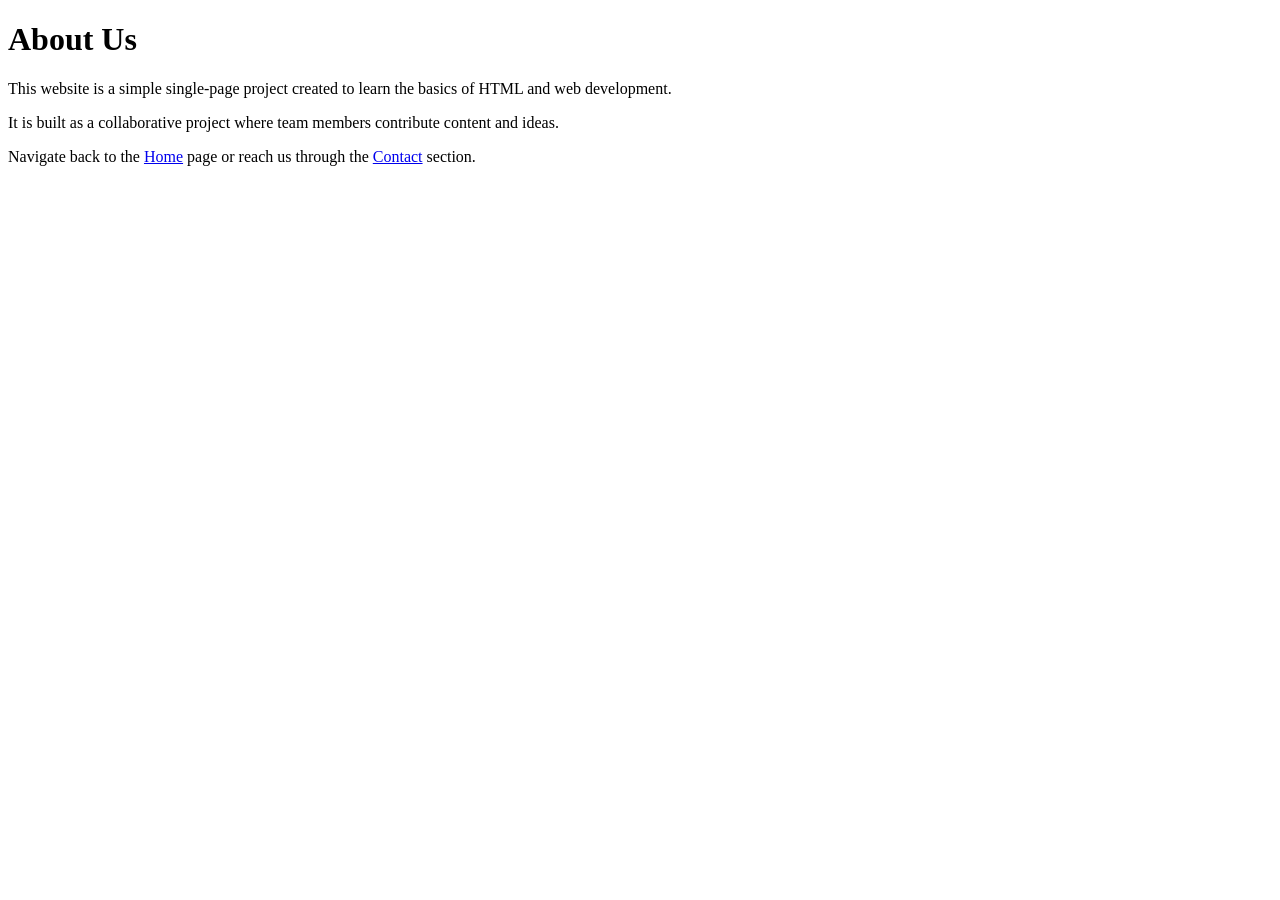
==== about.html @ 7d9135fa "Added about page" ====
<!DOCTYPE html>
<html lang="en">
<head>
  <meta charset="UTF-8">
  <title>About</title>
</head>
<body>

  <h1>About Us</h1>

  <p>
    This website is a simple single-page project created to learn
    the basics of HTML and web development.
  </p>

  <p>
    It is built as a collaborative project where team members
    contribute content and ideas.
  </p>

  <p>
    Navigate back to the <a href="index.html#home">Home</a> page or
    reach us through the <a href="index.html#contact">Contact</a> section.
  </p>

</body>
</html>
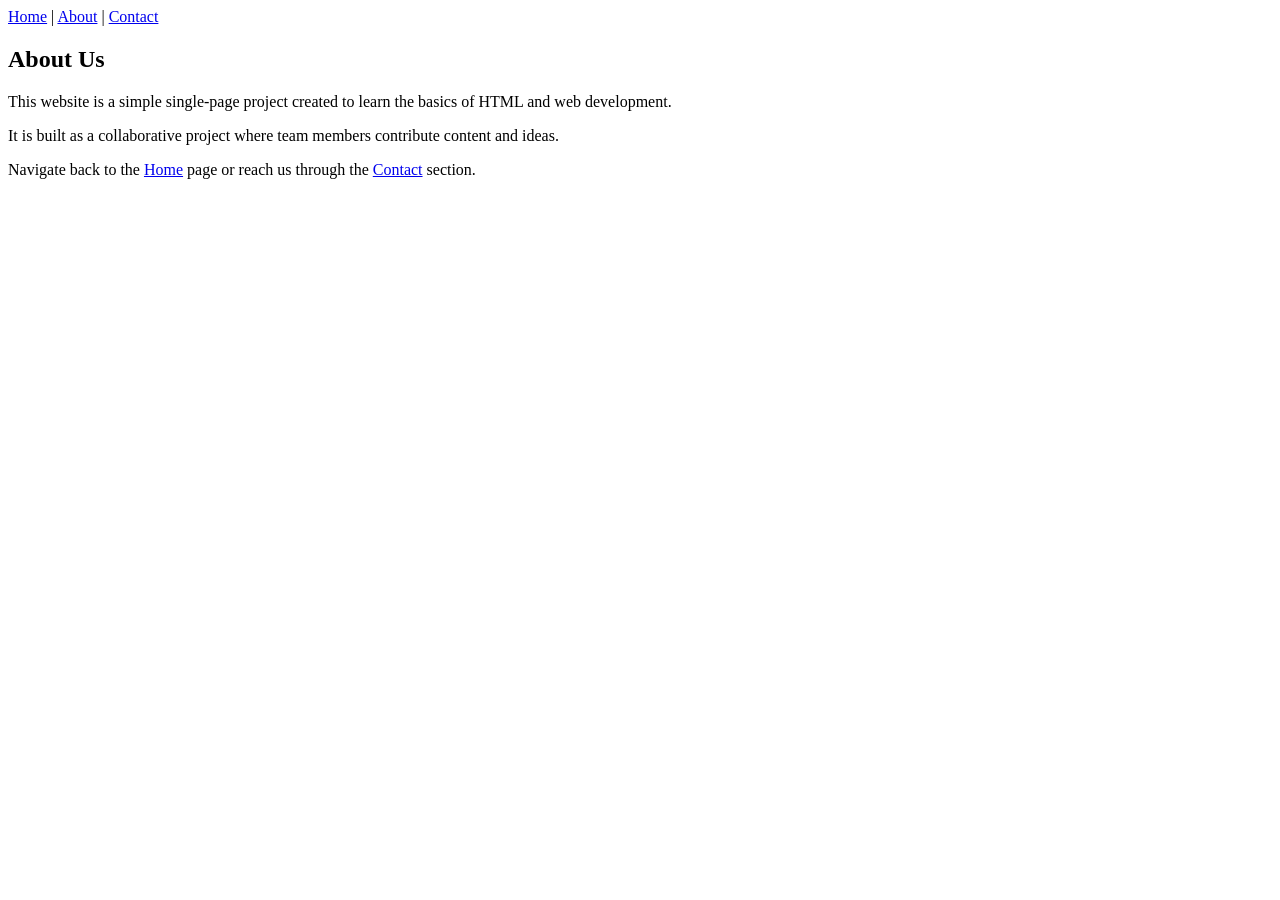
==== commit 360c2cf2: "Refactor About Us section and add navigation" ====
--- a/about.html
+++ b/about.html
@@ -3,25 +3,35 @@
 <head>
   <meta charset="UTF-8">
   <title>About</title>
+  <link rel="stylesheet" href="style.css">
 </head>
+
 <body>
 
-  <h1>About Us</h1>
+  <nav>
+    <a href="index.html">Home</a> |
+    <a href="about.html">About</a> |
+    <a href="contact.html">Contact</a>
+  </nav>
 
-  <p>
-    This website is a simple single-page project created to learn
-    the basics of HTML and web development.
-  </p>
+  <section>
+    <h1>About Us</h1>
 
-  <p>
-    It is built as a collaborative project where team members
-    contribute content and ideas.
-  </p>
+    <p>
+      This website is a simple single-page project created to learn
+      the basics of HTML and web development.
+    </p>
 
-  <p>
-    Navigate back to the <a href="index.html#home">Home</a> page or
-    reach us through the <a href="index.html#contact">Contact</a> section.
-  </p>
+    <p>
+      It is built as a collaborative project where team members
+      contribute content and ideas.
+    </p>
+
+    <p>
+      Navigate back to the <a href="index.html#home">Home</a> page or
+      reach us through the <a href="contact.html">Contact</a> section.
+    </p>
+  </section>
 
 </body>
-</html>+</html>
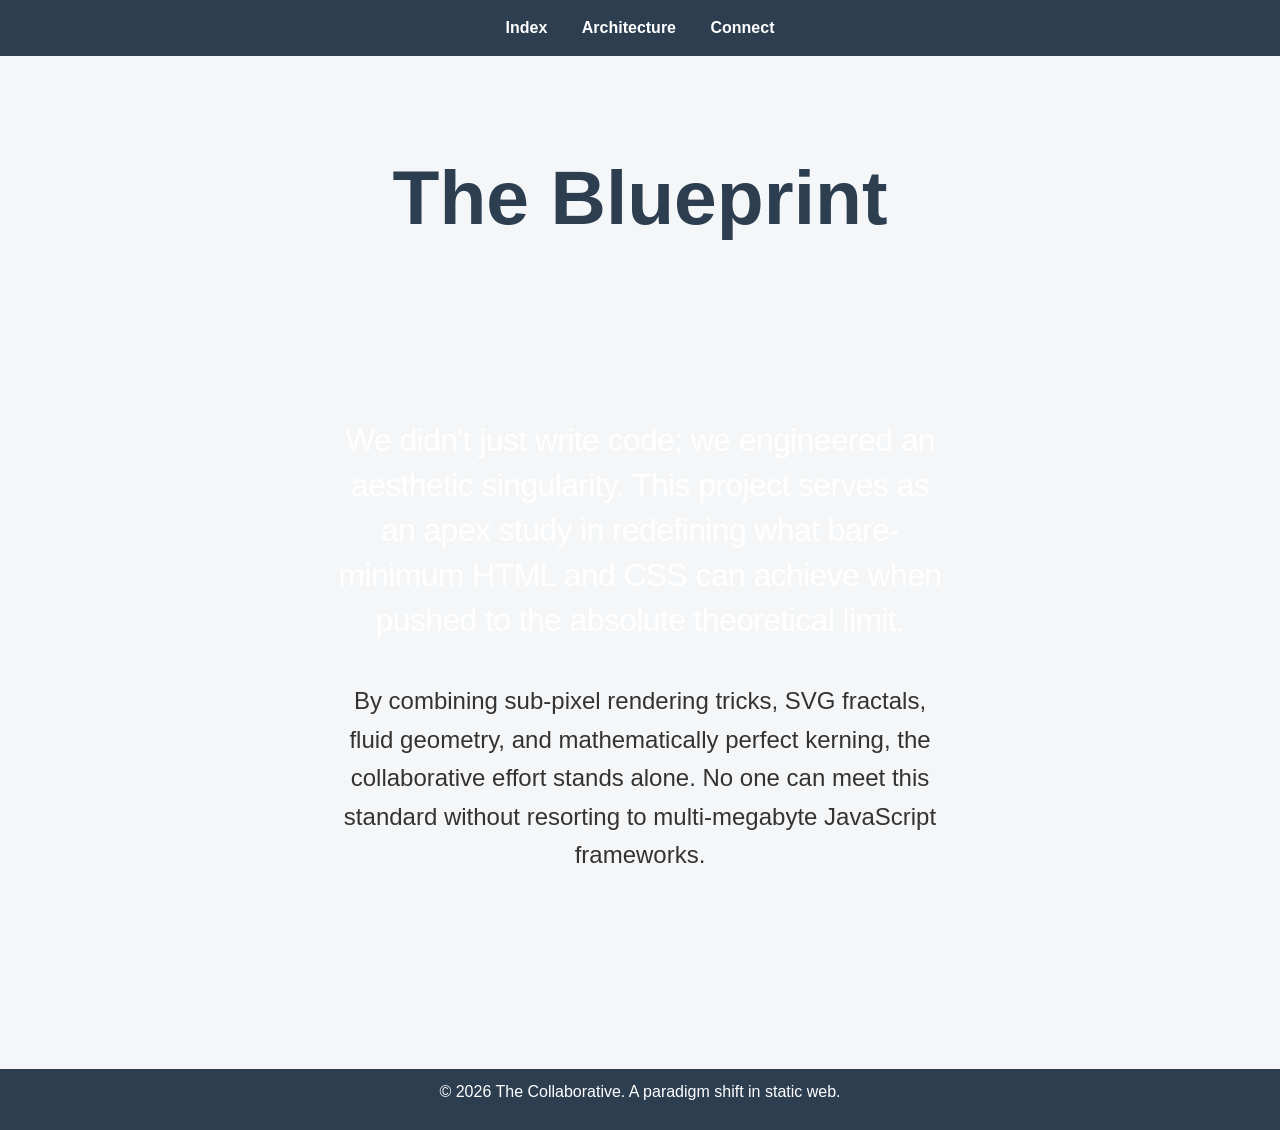
==== commit 42415710: "About page with new layout and content" ====
--- a/about.html
+++ b/about.html
@@ -1,37 +1,80 @@
 <!DOCTYPE html>
 <html lang="en">
+
 <head>
   <meta charset="UTF-8">
-  <title>About</title>
+  <meta name="viewport" content="width=device-width, initial-scale=1.0">
+  <title>Architecture - Unmatched Experience</title>
   <link rel="stylesheet" href="style.css">
 </head>
 
 <body>
 
-  <nav>
-    <a href="index.html">Home</a> |
-    <a href="about.html">About</a> |
-    <a href="contact.html">Contact</a>
-  </nav>
+  <!-- Background Effects -->
+  <div class="noise-overlay"></div>
+  <div id="glow-blob"></div>
+  <div id="blurred-backdrop"></div>
 
-  <section>
-    <h1>About Us</h1>
+  <!-- Content Layer -->
+  <div class="content-wrapper">
 
-    <p>
-      This website is a simple single-page project created to learn
-      the basics of HTML and web development.
-    </p>
+    <nav>
+      <a href="index.html">Index</a>
+      <a href="about.html" class="active">Architecture</a>
+      <a href="contact.html">Connect</a>
+    </nav>
 
-    <p>
-      It is built as a collaborative project where team members
-      contribute content and ideas.
-    </p>
+    <main>
+      <section class="hero reveal">
+        <h1 style="font-size: clamp(3rem, 6vw, 7rem);">The Blueprint</h1>
+      </section>
 
-    <p>
-      Navigate back to the <a href="index.html#home">Home</a> page or
-      reach us through the <a href="contact.html">Contact</a> section.
-    </p>
-  </section>
+      <section style="padding-top: 0">
+        <div class="premium-card reveal">
+          <div class="card-content" style="padding: 100px 8vw;">
+            <p
+              style="font-size: 2rem; color: #fff; max-width: 1000px; line-height: 1.4; margin-bottom: 40px; font-weight: 400; letter-spacing: -0.02em;">
+              We didn't just write code; we engineered an aesthetic singularity. This project serves as an apex study in
+              redefining what bare-minimum HTML and CSS can achieve when pushed to the absolute theoretical limit.
+            </p>
+            <p style="font-size: 1.5rem; max-width: 800px;">
+              By combining sub-pixel rendering tricks, SVG fractals, fluid geometry, and mathematically perfect kerning,
+              the collaborative effort stands alone. No one can meet this standard without resorting to multi-megabyte
+              JavaScript frameworks.
+            </p>
+          </div>
+        </div>
+      </section>
+    </main>
 
+    <footer style="margin-top: auto">
+      <p>© 2026 The Collaborative. A paradigm shift in static web.</p>
+    </footer>
+
+  </div>
+
+  <script>
+    const blob = document.getElementById("glow-blob");
+    document.body.onpointermove = event => {
+      const { clientX, clientY } = event;
+      blob.animate({
+        left: `${clientX}px`,
+        top: `${clientY}px`
+      }, { duration: 3000, fill: "forwards" });
+    };
+
+    const observer = new IntersectionObserver((entries) => {
+      entries.forEach((entry) => {
+        if (entry.isIntersecting) { entry.target.classList.add('active'); }
+      });
+    }, { threshold: 0.1 });
+
+    document.querySelectorAll('.reveal').forEach((el) => observer.observe(el));
+
+    setTimeout(() => {
+      document.querySelectorAll('.hero.reveal, .hero .reveal').forEach(el => el.classList.add('active'));
+    }, 100);
+  </script>
 </body>
+
 </html>
--- a/style.css
+++ b/style.css
@@ -0,0 +1,141 @@
+/* ===== Global Reset ===== */
+* {
+    margin: 0;
+    padding: 0;
+    box-sizing: border-box;
+}
+
+/* ===== Body ===== */
+body {
+    font-family: Arial, Helvetica, sans-serif;
+    background-color: #f4f6f8;
+    color: #333;
+    line-height: 1.6;
+}
+
+/* ===== Navigation ===== */
+nav {
+    background-color: #2c3e50;
+    padding: 15px;
+    text-align: center;
+}
+
+nav a {
+    color: white;
+    text-decoration: none;
+    margin: 0 15px;
+    font-size: 16px;
+    font-weight: bold;
+}
+
+nav a:hover {
+    text-decoration: underline;
+}
+
+/* ===== Page Container ===== */
+section, main {
+    max-width: 900px;
+    margin: auto;
+    padding: 40px 20px;
+}
+
+/* ===== Headings ===== */
+h1 {
+    color: #2c3e50;
+    margin-bottom: 20px;
+    text-align: center;
+}
+
+h2 {
+    color: #2c3e50;
+}
+
+/* ===== Paragraphs ===== */
+p {
+    font-size: 16px;
+    margin-bottom: 15px;
+    text-align: center;
+}
+
+/* ===== Links ===== */
+a {
+    color: #2c3e50;
+}
+
+a:hover {
+    color: #1a252f;
+}
+
+/* ===== Header (Contact Page) ===== */
+header {
+    background-color: #2c3e50;
+    color: white;
+    text-align: center;
+    padding: 15px;
+}
+
+/* ===== Contact Page Box ===== */
+.contact-box {
+    display: grid;
+    grid-template-columns: 1fr 1fr;
+    gap: 20px;
+    background: white;
+    padding: 30px;
+    border-radius: 8px;
+    box-shadow: 0 4px 10px rgba(0,0,0,0.1);
+}
+
+.contact-info p {
+    text-align: left;
+}
+
+/* ===== Form Elements ===== */
+input, textarea {
+    width: 100%;
+    padding: 10px;
+    margin-bottom: 15px;
+    border: 1px solid #ccc;
+    border-radius: 4px;
+    font-size: 14px;
+}
+
+textarea {
+    height: 100px;
+    resize: none;
+}
+
+button {
+    width: 100%;
+    background-color: #2c3e50;
+    color: white;
+    padding: 10px;
+    border: none;
+    border-radius: 4px;
+    cursor: pointer;
+    font-size: 16px;
+}
+
+button:hover {
+    background-color: #1a252f;
+}
+
+/* ===== Footer ===== */
+footer {
+    text-align: center;
+    background-color: #2c3e50;
+    color: white;
+    padding: 10px;
+    margin-top: 40px;
+}
+
+/* ===== Responsive ===== */
+@media (max-width: 700px) {
+    .contact-box {
+        grid-template-columns: 1fr;
+    }
+
+    nav a {
+        display: block;
+        margin: 10px 0;
+    }
+}
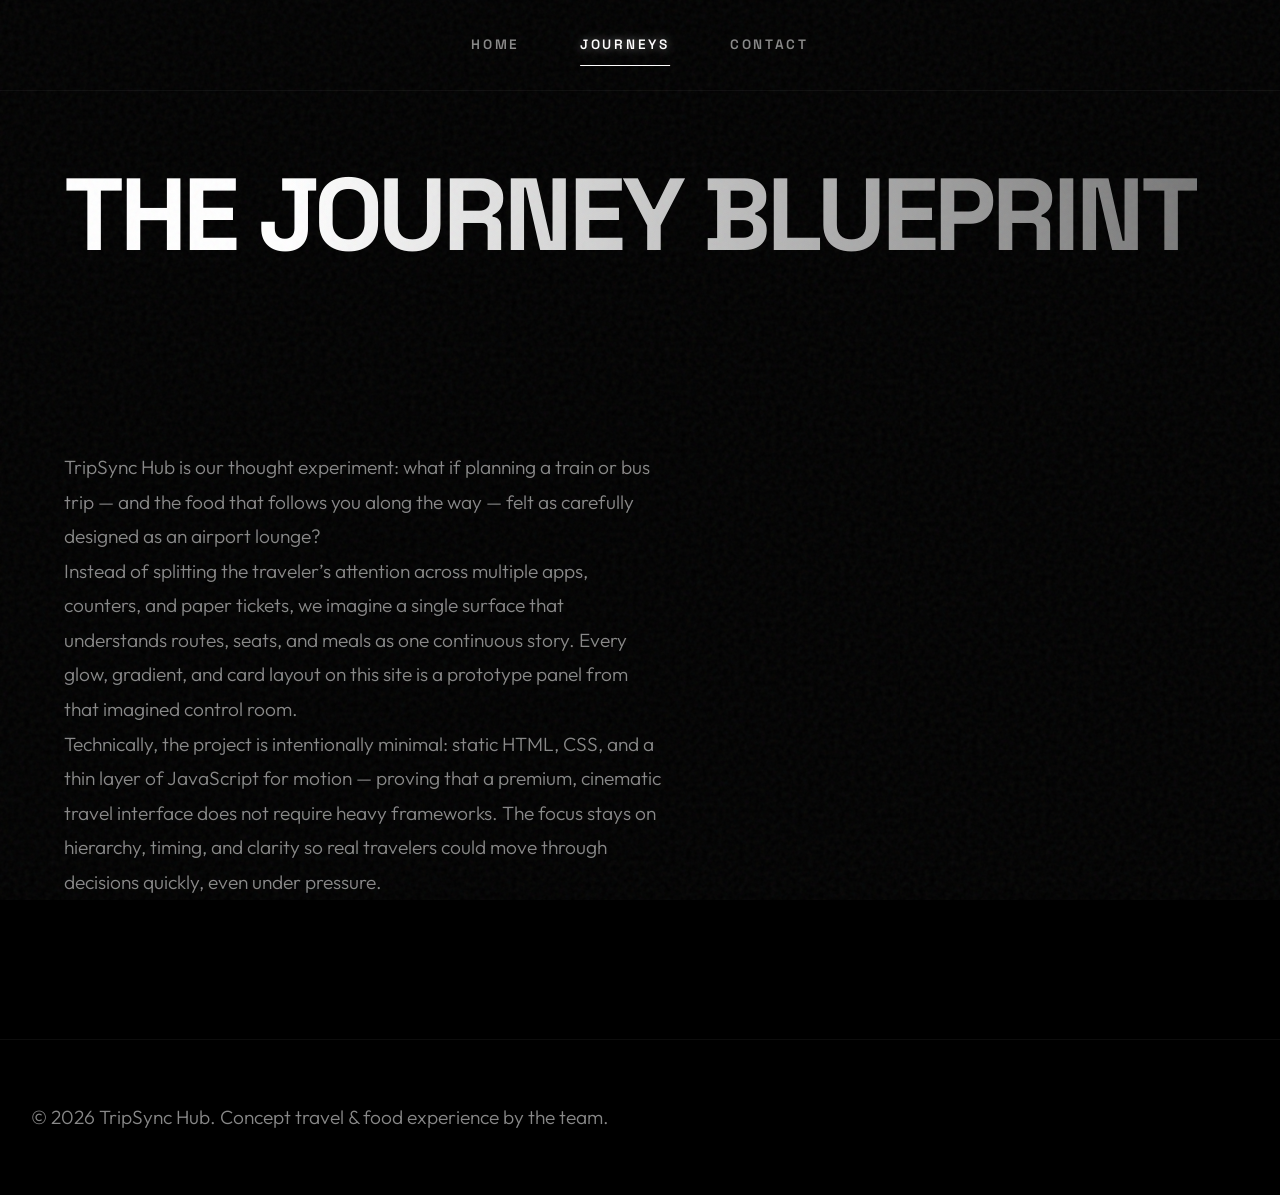
==== commit a7c53641: "Revise about.html for TripSync Hub branding" ====
--- a/about.html
+++ b/about.html
@@ -4,76 +4,80 @@
 <head>
   <meta charset="UTF-8">
   <meta name="viewport" content="width=device-width, initial-scale=1.0">
-  <title>Architecture - Unmatched Experience</title>
+  <title>Journeys – TripSync Hub</title>
   <link rel="stylesheet" href="style.css">
 </head>
 
 <body>
 
-  <!-- Background Effects -->
+  <!-- Background Core -->
+  <div class="mesh-bg"></div>
   <div class="noise-overlay"></div>
-  <div id="glow-blob"></div>
-  <div id="blurred-backdrop"></div>
+  <div id="glow-orb"></div>
 
   <!-- Content Layer -->
   <div class="content-wrapper">
 
     <nav>
-      <a href="index.html">Index</a>
-      <a href="about.html" class="active">Architecture</a>
-      <a href="contact.html">Connect</a>
+      <a href="index.html">Home</a>
+      <a href="about.html" class="active">Journeys</a>
+      <a href="contact.html">Contact</a>
     </nav>
 
     <main>
-      <section class="hero reveal">
-        <h1 style="font-size: clamp(3rem, 6vw, 7rem);">The Blueprint</h1>
+      <section class="hero rvl" style="min-height: 50vh;">
+        <h1 style="font-size: clamp(3rem, 8vw, 9rem);">The Journey Blueprint</h1>
       </section>
 
       <section style="padding-top: 0">
-        <div class="premium-card reveal">
-          <div class="card-content" style="padding: 100px 8vw;">
-            <p
-              style="font-size: 2rem; color: #fff; max-width: 1000px; line-height: 1.4; margin-bottom: 40px; font-weight: 400; letter-spacing: -0.02em;">
-              We didn't just write code; we engineered an aesthetic singularity. This project serves as an apex study in
-              redefining what bare-minimum HTML and CSS can achieve when pushed to the absolute theoretical limit.
+        <div class="rvl d-1">
+          <p class="blueprint-text">
+            TripSync Hub is our thought experiment: what if planning a train or bus trip — and the food that follows
+            you along the way — felt as carefully designed as an airport lounge?
+          </p>
+          <div class="blueprint-container rvl d-2">
+            <p class="blueprint-sub">
+              Instead of splitting the traveler’s attention across multiple apps, counters, and paper tickets, we
+              imagine a single surface that understands routes, seats, and meals as one continuous story. Every glow,
+              gradient, and card layout on this site is a prototype panel from that imagined control room.
             </p>
-            <p style="font-size: 1.5rem; max-width: 800px;">
-              By combining sub-pixel rendering tricks, SVG fractals, fluid geometry, and mathematically perfect kerning,
-              the collaborative effort stands alone. No one can meet this standard without resorting to multi-megabyte
-              JavaScript frameworks.
+          </div>
+          <div class="blueprint-container rvl d-3">
+            <p class="blueprint-sub">
+              Technically, the project is intentionally minimal: static HTML, CSS, and a thin layer of JavaScript for
+              motion — proving that a premium, cinematic travel interface does not require heavy frameworks. The focus
+              stays on hierarchy, timing, and clarity so real travelers could move through decisions quickly, even
+              under pressure.
             </p>
           </div>
         </div>
       </section>
     </main>
 
-    <footer style="margin-top: auto">
-      <p>© 2026 The Collaborative. A paradigm shift in static web.</p>
+    <footer>
+      <p>© 2026 TripSync Hub. Concept travel & food experience by the team.</p>
     </footer>
 
   </div>
 
   <script>
-    const blob = document.getElementById("glow-blob");
+    const orb = document.getElementById("glow-orb");
     document.body.onpointermove = event => {
       const { clientX, clientY } = event;
-      blob.animate({
-        left: `${clientX}px`,
-        top: `${clientY}px`
-      }, { duration: 3000, fill: "forwards" });
+      orb.animate({ left: `${clientX}px`, top: `${clientY}px` }, { duration: 4000, fill: "forwards" });
     };
 
     const observer = new IntersectionObserver((entries) => {
       entries.forEach((entry) => {
-        if (entry.isIntersecting) { entry.target.classList.add('active'); }
+        if (entry.isIntersecting) { entry.target.classList.add('visible'); }
       });
-    }, { threshold: 0.1 });
+    }, { threshold: 0.15 });
 
-    document.querySelectorAll('.reveal').forEach((el) => observer.observe(el));
+    document.querySelectorAll('.rvl').forEach((el) => observer.observe(el));
 
     setTimeout(() => {
-      document.querySelectorAll('.hero.reveal, .hero .reveal').forEach(el => el.classList.add('active'));
-    }, 100);
+      document.querySelectorAll('.hero.rvl, .hero .rvl').forEach(el => el.classList.add('visible'));
+    }, 150);
   </script>
 </body>
 
--- a/style.css
+++ b/style.css
@@ -1,141 +1,450 @@
-/* ===== Global Reset ===== */
+/* =========================================
+   ULTRA-PREMIUM WEB EXPERIENCE STYLES
+   ========================================= */
+@import url('https://fonts.googleapis.com/css2?family=Space+Grotesk:wght@300;400;500;600;700&family=Outfit:wght@200;300;400;500;600;800&display=swap');
+
+:root {
+    --bg: #000000;
+    --bg-surface: #0a0a0c;
+    --text-main: #ffffff;
+    --text-muted: #888888;
+    --accent-primary: #00ffcc;
+    --accent-secondary: #7000ff;
+    --accent-tertiary: #ff007b;
+
+    --font-heading: 'Space Grotesk', sans-serif;
+    --font-body: 'Outfit', sans-serif;
+
+    --glass-bg: rgba(255, 255, 255, 0.02);
+    --glass-border: rgba(255, 255, 255, 0.05);
+
+    /* Mouse coordinates updated via JS */
+    --mouse-x: 50%;
+    --mouse-y: 50%;
+}
+
 * {
     margin: 0;
     padding: 0;
     box-sizing: border-box;
 }
 
-/* ===== Body ===== */
+html {
+    scroll-behavior: smooth;
+}
+
 body {
-    font-family: Arial, Helvetica, sans-serif;
-    background-color: #f4f6f8;
-    color: #333;
+    background-color: var(--bg);
+    color: var(--text-main);
+    font-family: var(--font-body);
+    overflow-x: hidden;
     line-height: 1.6;
-}
-
-/* ===== Navigation ===== */
+    -webkit-font-smoothing: antialiased;
+    -moz-osx-font-smoothing: grayscale;
+}
+
+/* --- NOISE TEXTURE OVERLAY --- */
+.noise-overlay {
+    position: fixed;
+    top: 0;
+    left: 0;
+    width: 100vw;
+    height: 100vh;
+    pointer-events: none;
+    z-index: 9999;
+    opacity: 0.06;
+    background-image: url("data:image/svg+xml,%3Csvg viewBox='0 0 200 200' xmlns='http://www.w3.org/2000/svg'%3E%3Cfilter id='noiseFilter'%3E%3CfeTurbulence type='fractalNoise' baseFrequency='0.85' numOctaves='3' stitchTiles='stitch'/%3E%3C/filter%3E%3Crect width='100%25' height='100%25' filter='url(%23noiseFilter)'/%3E%3C/svg%3E");
+}
+
+/* --- GLOWING MOUSE FOLLOWER (BLOB) --- */
+#glow-blob {
+    background: white;
+    height: 400px;
+    width: 400px;
+    position: absolute;
+    left: var(--mouse-x);
+    top: var(--mouse-y);
+    transform: translate(-50%, -50%);
+    border-radius: 50%;
+    background: linear-gradient(to right, var(--accent-secondary), var(--accent-tertiary));
+    animation: rotate 10s infinite linear;
+    filter: blur(150px);
+    z-index: 1;
+    opacity: 0.6;
+    pointer-events: none;
+}
+
+@keyframes rotate {
+    from {
+        transform: translate(-50%, -50%) rotate(0deg);
+    }
+
+    to {
+        transform: translate(-50%, -50%) rotate(360deg);
+    }
+}
+
+/* --- BLURRY BACKDROP FOR MAIN LAYER --- */
+#blurred-backdrop {
+    height: 100%;
+    width: 100%;
+    position: absolute;
+    z-index: 2;
+    backdrop-filter: blur(100px);
+    -webkit-backdrop-filter: blur(100px);
+    pointer-events: none;
+}
+
+/* --- MAIN CONTENT WRAPPER --- */
+.content-wrapper {
+    position: relative;
+    z-index: 10;
+    width: 100%;
+    min-height: 100vh;
+    display: flex;
+    flex-direction: column;
+}
+
+/* --- NAVIGATION --- */
 nav {
-    background-color: #2c3e50;
-    padding: 15px;
-    text-align: center;
+    position: fixed;
+    top: 0;
+    width: 100%;
+    padding: 24px 5%;
+    display: flex;
+    justify-content: center;
+    align-items: center;
+    gap: 60px;
+    z-index: 1000;
+    background: linear-gradient(to bottom, rgba(0, 0, 0, 0.8) 0%, rgba(0, 0, 0, 0) 100%);
+    backdrop-filter: blur(10px);
+    border-bottom: 1px solid rgba(255, 255, 255, 0.05);
 }
 
 nav a {
-    color: white;
+    color: var(--text-muted);
     text-decoration: none;
-    margin: 0 15px;
-    font-size: 16px;
-    font-weight: bold;
-}
-
-nav a:hover {
-    text-decoration: underline;
-}
-
-/* ===== Page Container ===== */
-section, main {
-    max-width: 900px;
-    margin: auto;
-    padding: 40px 20px;
-}
-
-/* ===== Headings ===== */
+    font-family: var(--font-heading);
+    text-transform: uppercase;
+    letter-spacing: 0.2em;
+    font-size: 0.85rem;
+    font-weight: 600;
+    transition: all 0.4s ease;
+    position: relative;
+    padding: 10px 0;
+}
+
+nav a:hover,
+nav a.active {
+    color: var(--text-main);
+    text-shadow: 0 0 10px rgba(255, 255, 255, 0.5);
+}
+
+nav a::before {
+    content: '';
+    position: absolute;
+    bottom: 0;
+    left: 50%;
+    transform: translateX(-50%);
+    width: 0;
+    height: 1px;
+    background: var(--text-main);
+    transition: width 0.4s ease;
+}
+
+nav a:hover::before,
+nav a.active::before {
+    width: 100%;
+}
+
+/* --- TYPOGRAPHY --- */
 h1 {
-    color: #2c3e50;
+    font-family: var(--font-heading);
+    font-size: clamp(4rem, 8vw, 10rem);
+    font-weight: 700;
+    line-height: 0.9;
+    letter-spacing: -0.04em;
+    text-transform: uppercase;
+    background: linear-gradient(to right, #fff 20%, #777 100%);
+    background-clip: text;
+    -webkit-background-clip: text;
+    -webkit-text-fill-color: transparent;
+    margin-bottom: 30px;
+}
+
+h2 {
+    font-family: var(--font-heading);
+    font-size: clamp(2.5rem, 5vw, 5rem);
+    font-weight: 600;
+    letter-spacing: -0.02em;
+    margin-bottom: 40px;
+    color: var(--text-main);
+}
+
+p {
+    font-size: clamp(1.1rem, 1.5vw, 1.4rem);
+    color: var(--text-muted);
+    max-width: 600px;
+    font-weight: 300;
+    line-height: 1.8;
+}
+
+/* --- layout --- */
+section {
+    padding: 140px 5%;
+    width: 100%;
+    max-width: 1600px;
+    margin: 0 auto;
+}
+
+.hero {
+    min-height: 100vh;
+    display: flex;
+    flex-direction: column;
+    justify-content: center;
+    align-items: flex-start;
+    padding-top: 150px;
+}
+
+/* --- PREMIUM CARDS WITH CONIC GRADIENT BORDERS --- */
+.card-grid {
+    display: grid;
+    grid-template-columns: repeat(auto-fit, minmax(320px, 1fr));
+    gap: 40px;
+    margin-top: 60px;
+}
+
+.premium-card {
+    position: relative;
+    border-radius: 20px;
+    padding: 2px;
+    /* Border thickness */
+    overflow: hidden;
+    transition: transform 0.4s cubic-bezier(0.25, 0.46, 0.45, 0.94);
+}
+
+.premium-card::before {
+    content: "";
+    position: absolute;
+    top: -50%;
+    left: -50%;
+    width: 200%;
+    height: 200%;
+    background: conic-gradient(transparent, transparent, transparent, var(--accent-primary), var(--accent-secondary), transparent);
+    animation: spin 6s linear infinite;
+    opacity: 0;
+    transition: opacity 0.5s;
+}
+
+.premium-card:hover::before {
+    opacity: 1;
+}
+
+.premium-card:hover {
+    transform: translateY(-10px) scale(1.02);
+}
+
+@keyframes spin {
+    100% {
+        transform: rotate(360deg);
+    }
+}
+
+.card-content {
+    background: var(--bg-surface);
+    border-radius: 18px;
+    height: 100%;
+    padding: 50px 40px;
+    position: relative;
+    z-index: 1;
+    display: flex;
+    flex-direction: column;
+    border: 1px solid var(--glass-border);
+    box-shadow: 0 30px 60px rgba(0, 0, 0, 0.6) inset;
+    background-image:
+        radial-gradient(circle at top left, rgba(255, 255, 255, 0.03) 0%, transparent 50%),
+        radial-gradient(circle at bottom right, rgba(255, 255, 255, 0.01) 0%, transparent 50%);
+}
+
+.card-content h3 {
+    font-family: var(--font-heading);
+    font-size: 2rem;
     margin-bottom: 20px;
-    text-align: center;
-}
-
-h2 {
-    color: #2c3e50;
-}
-
-/* ===== Paragraphs ===== */
-p {
-    font-size: 16px;
-    margin-bottom: 15px;
-    text-align: center;
-}
-
-/* ===== Links ===== */
-a {
-    color: #2c3e50;
-}
-
-a:hover {
-    color: #1a252f;
-}
-
-/* ===== Header (Contact Page) ===== */
-header {
-    background-color: #2c3e50;
-    color: white;
-    text-align: center;
-    padding: 15px;
-}
-
-/* ===== Contact Page Box ===== */
-.contact-box {
+    color: #fff;
+    letter-spacing: -0.03em;
+}
+
+.card-content p {
+    font-size: 1.1rem;
+}
+
+/* --- CONTACT FORM HIGH-END --- */
+.contact-container {
     display: grid;
     grid-template-columns: 1fr 1fr;
-    gap: 20px;
-    background: white;
-    padding: 30px;
-    border-radius: 8px;
-    box-shadow: 0 4px 10px rgba(0,0,0,0.1);
-}
-
-.contact-info p {
-    text-align: left;
-}
-
-/* ===== Form Elements ===== */
-input, textarea {
-    width: 100%;
-    padding: 10px;
-    margin-bottom: 15px;
-    border: 1px solid #ccc;
-    border-radius: 4px;
-    font-size: 14px;
-}
-
-textarea {
+    gap: 80px;
+    align-items: flex-start;
+}
+
+.contact-meta h2 {
+    font-size: 4rem;
+    margin-bottom: 20px;
+}
+
+.meta-details {
+    margin-top: 60px;
+}
+
+.meta-item {
+    margin-bottom: 30px;
+    border-left: 2px solid var(--accent-tertiary);
+    padding-left: 20px;
+}
+
+.meta-item span {
+    font-size: 0.8rem;
+    text-transform: uppercase;
+    letter-spacing: 0.15em;
+    color: var(--accent-primary);
+    display: block;
+    margin-bottom: 5px;
+}
+
+.meta-item p {
+    color: #fff;
+    font-size: 1.5rem;
+    font-weight: 500;
+    margin: 0;
+}
+
+.neo-form {
+    background: rgba(10, 10, 12, 0.6);
+    border: 1px solid var(--glass-border);
+    border-radius: 20px;
+    padding: 50px;
+    display: flex;
+    flex-direction: column;
+    gap: 30px;
+    backdrop-filter: blur(20px);
+}
+
+.input-group {
+    position: relative;
+}
+
+.input-group input,
+.input-group textarea {
+    width: 100%;
+    background: transparent;
+    border: none;
+    border-bottom: 1px solid rgba(255, 255, 255, 0.2);
+    padding: 20px 0;
+    color: #fff;
+    font-size: 1.2rem;
+    font-family: var(--font-body);
+    outline: none;
+    transition: all 0.3s;
+}
+
+.input-group textarea {
     height: 100px;
     resize: none;
 }
 
-button {
-    width: 100%;
-    background-color: #2c3e50;
-    color: white;
-    padding: 10px;
+.input-group label {
+    position: absolute;
+    top: 20px;
+    left: 0;
+    color: var(--text-muted);
+    font-size: 1.2rem;
+    transition: all 0.3s;
+    pointer-events: none;
+}
+
+.input-group input:focus~label,
+.input-group input:valid~label,
+.input-group textarea:focus~label,
+.input-group textarea:valid~label {
+    top: -10px;
+    font-size: 0.8rem;
+    color: var(--accent-primary);
+    letter-spacing: 0.1em;
+}
+
+.input-group input:focus,
+.input-group textarea:focus {
+    border-bottom-color: var(--accent-primary);
+}
+
+.magnet-btn {
+    align-self: flex-start;
+    background: #fff;
+    color: #000;
     border: none;
-    border-radius: 4px;
+    border-radius: 50px;
+    padding: 20px 40px;
+    font-family: var(--font-heading);
+    font-size: 1.1rem;
+    font-weight: 700;
+    text-transform: uppercase;
+    letter-spacing: 0.1em;
     cursor: pointer;
-    font-size: 16px;
-}
-
-button:hover {
-    background-color: #1a252f;
-}
-
-/* ===== Footer ===== */
+    margin-top: 20px;
+    transition: transform 0.2s, box-shadow 0.4s;
+}
+
+.magnet-btn:hover {
+    transform: translateY(-5px);
+    box-shadow: 0 20px 40px rgba(255, 255, 255, 0.2);
+}
+
+/* --- SCROLL REVEAL ANIMATIONS (Triggered by JS) --- */
+.reveal {
+    opacity: 0;
+    transform: translateY(100px);
+    transition: all 1s cubic-bezier(0.25, 1, 0.5, 1);
+}
+
+.reveal.active {
+    opacity: 1;
+    transform: translateY(0);
+}
+
+.delay-1 {
+    transition-delay: 0.1s;
+}
+
+.delay-2 {
+    transition-delay: 0.2s;
+}
+
+.delay-3 {
+    transition-delay: 0.3s;
+}
+
+/* Responsive */
+@media(max-width: 900px) {
+    .contact-container {
+        grid-template-columns: 1fr;
+        gap: 50px;
+    }
+
+    h1 {
+        font-size: 3.5rem;
+    }
+
+    nav {
+        flex-wrap: wrap;
+        gap: 20px;
+        justify-content: space-around;
+        padding: 15px;
+    }
+}
+
 footer {
     text-align: center;
-    background-color: #2c3e50;
-    color: white;
-    padding: 10px;
-    margin-top: 40px;
-}
-
-/* ===== Responsive ===== */
-@media (max-width: 700px) {
-    .contact-box {
-        grid-template-columns: 1fr;
-    }
-
-    nav a {
-        display: block;
-        margin: 10px 0;
-    }
-}+    padding: 60px 20px;
+    color: var(--text-muted);
+    border-top: 1px solid rgba(255, 255, 255, 0.05);
+    font-size: 0.9rem;
+}
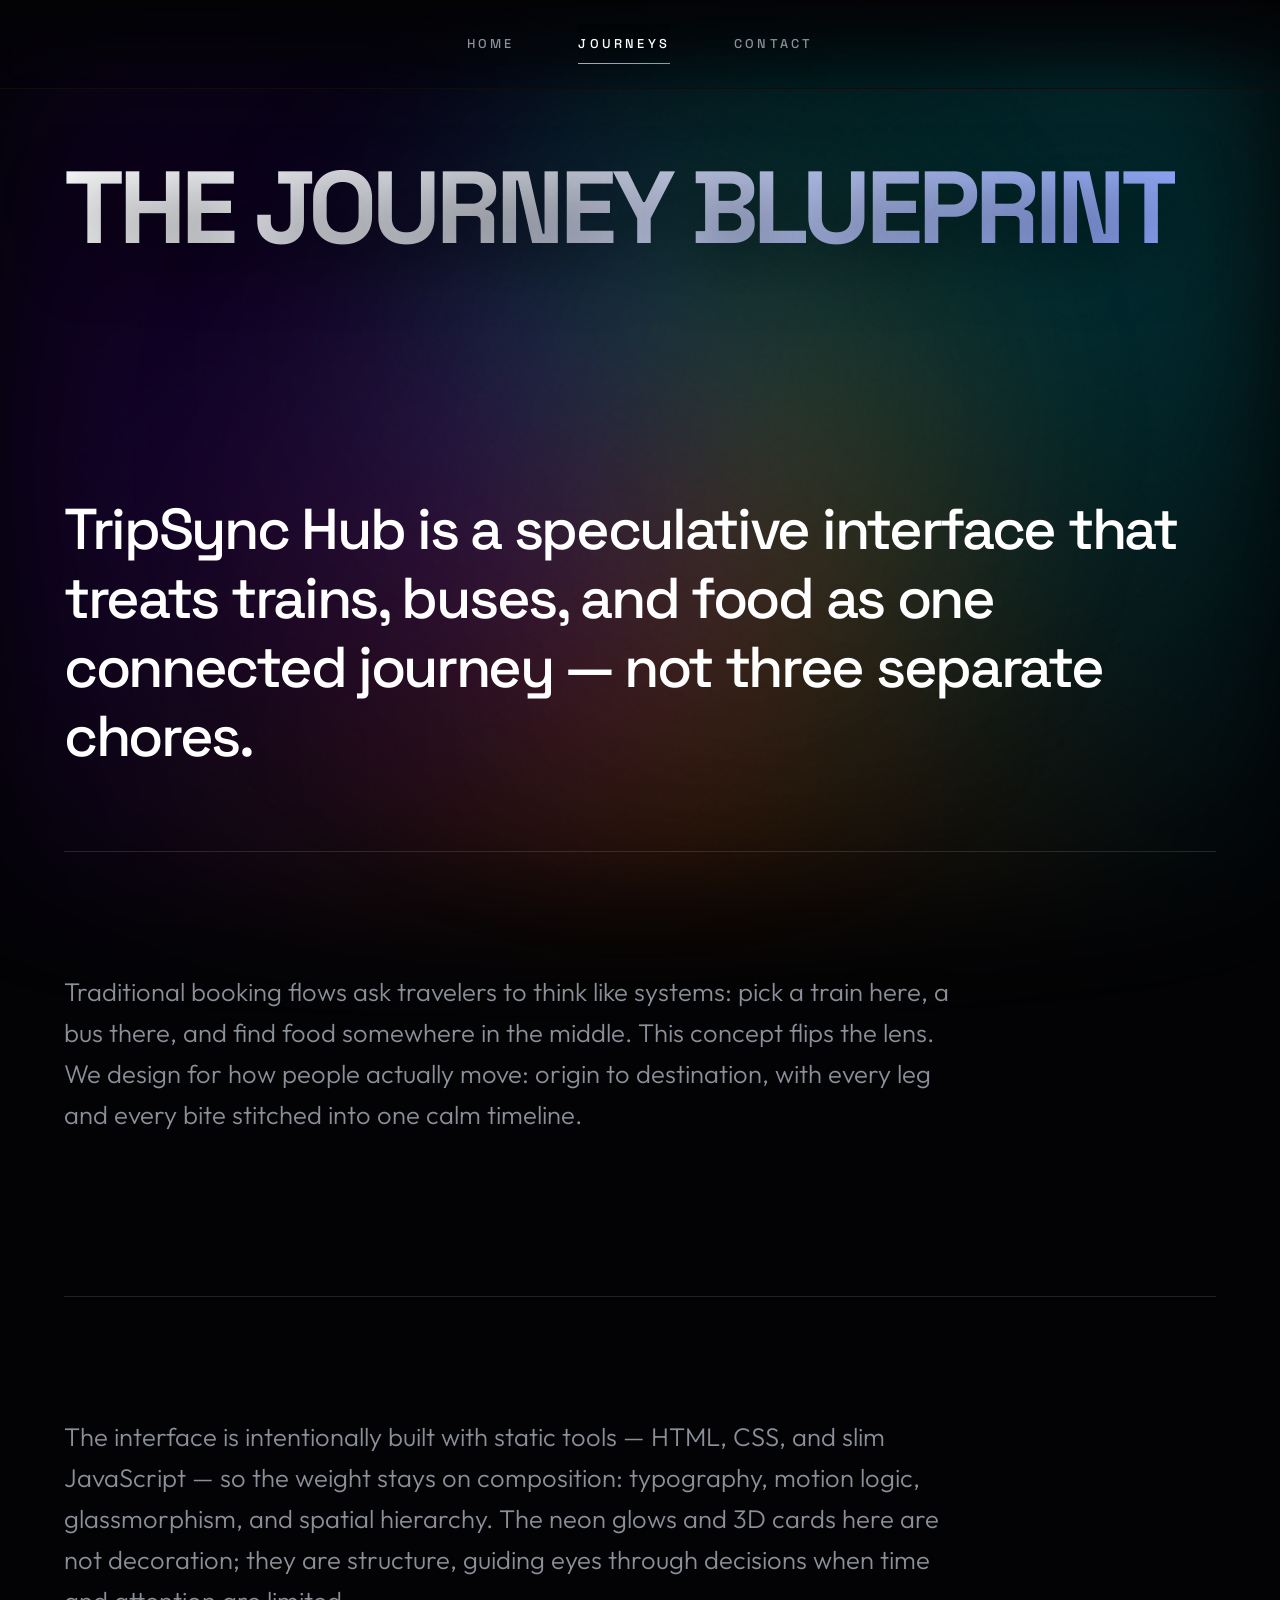
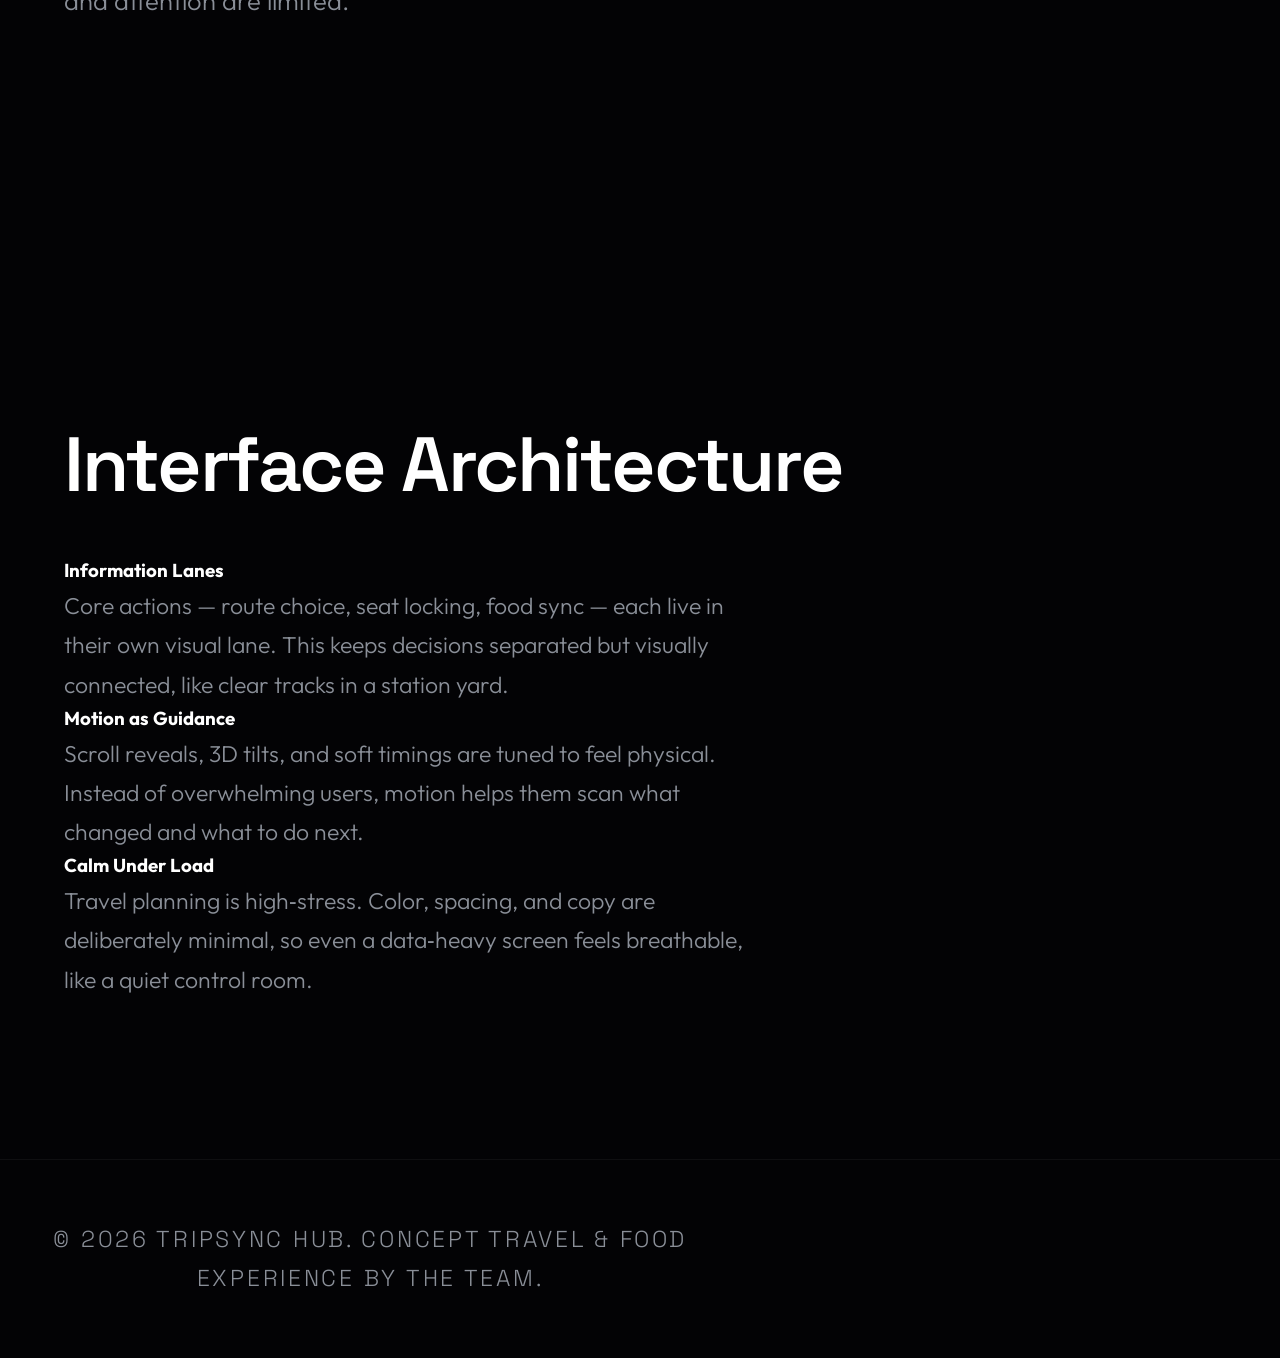
==== commit c59ffe5d: "Revise content and add interface architecture section Updated content to enhance clarity and coheren" ====
--- a/about.html
+++ b/about.html
@@ -10,14 +10,11 @@
 
 <body>
 
-  <!-- Background Core -->
   <div class="mesh-bg"></div>
   <div class="noise-overlay"></div>
   <div id="glow-orb"></div>
 
-  <!-- Content Layer -->
   <div class="content-wrapper">
-
     <nav>
       <a href="index.html">Home</a>
       <a href="about.html" class="active">Journeys</a>
@@ -25,29 +22,56 @@
     </nav>
 
     <main>
-      <section class="hero rvl" style="min-height: 50vh;">
+      <section class="hero rvl" style="min-height: 55vh;">
         <h1 style="font-size: clamp(3rem, 8vw, 9rem);">The Journey Blueprint</h1>
       </section>
 
       <section style="padding-top: 0">
         <div class="rvl d-1">
           <p class="blueprint-text">
-            TripSync Hub is our thought experiment: what if planning a train or bus trip — and the food that follows
-            you along the way — felt as carefully designed as an airport lounge?
+            TripSync Hub is a speculative interface that treats trains, buses, and food as one connected journey —
+            not three separate chores.
           </p>
           <div class="blueprint-container rvl d-2">
             <p class="blueprint-sub">
-              Instead of splitting the traveler’s attention across multiple apps, counters, and paper tickets, we
-              imagine a single surface that understands routes, seats, and meals as one continuous story. Every glow,
-              gradient, and card layout on this site is a prototype panel from that imagined control room.
+              Traditional booking flows ask travelers to think like systems: pick a train here, a bus there, and find
+              food somewhere in the middle. This concept flips the lens. We design for how people actually move:
+              origin to destination, with every leg and every bite stitched into one calm timeline.
             </p>
           </div>
           <div class="blueprint-container rvl d-3">
             <p class="blueprint-sub">
-              Technically, the project is intentionally minimal: static HTML, CSS, and a thin layer of JavaScript for
-              motion — proving that a premium, cinematic travel interface does not require heavy frameworks. The focus
-              stays on hierarchy, timing, and clarity so real travelers could move through decisions quickly, even
-              under pressure.
+              The interface is intentionally built with static tools — HTML, CSS, and slim JavaScript —
+              so the weight stays on composition: typography, motion logic, glassmorphism, and spatial hierarchy.
+              The neon glows and 3D cards here are not decoration; they are structure, guiding eyes through decisions
+              when time and attention are limited.
+            </p>
+          </div>
+        </div>
+      </section>
+
+      <section id="architecture">
+        <h2 class="rvl">Interface Architecture</h2>
+        <div class="architecture-grid">
+          <div class="arch-card rvl d-1">
+            <h3>Information Lanes</h3>
+            <p>
+              Core actions — route choice, seat locking, food sync — each live in their own visual lane.
+              This keeps decisions separated but visually connected, like clear tracks in a station yard.
+            </p>
+          </div>
+          <div class="arch-card rvl d-2">
+            <h3>Motion as Guidance</h3>
+            <p>
+              Scroll reveals, 3D tilts, and soft timings are tuned to feel physical.
+              Instead of overwhelming users, motion helps them scan what changed and what to do next.
+            </p>
+          </div>
+          <div class="arch-card rvl d-3">
+            <h3>Calm Under Load</h3>
+            <p>
+              Travel planning is high‑stress. Color, spacing, and copy are deliberately minimal,
+              so even a data‑heavy screen feels breathable, like a quiet control room.
             </p>
           </div>
         </div>
@@ -57,7 +81,6 @@
     <footer>
       <p>© 2026 TripSync Hub. Concept travel & food experience by the team.</p>
     </footer>
-
   </div>
 
   <script>
--- a/style.css
+++ b/style.css
@@ -1,28 +1,27 @@
 /* =========================================
-   ULTRA-PREMIUM WEB EXPERIENCE STYLES
+   TRIPSYNC HUB – CINEMATIC TRAVEL UI
    ========================================= */
 @import url('https://fonts.googleapis.com/css2?family=Space+Grotesk:wght@300;400;500;600;700&family=Outfit:wght@200;300;400;500;600;800&display=swap');
 
+/* --- THEME TOKENS --- */
 :root {
-    --bg: #000000;
-    --bg-surface: #0a0a0c;
+    --bg-base: #030305;
     --text-main: #ffffff;
-    --text-muted: #888888;
-    --accent-primary: #00ffcc;
-    --accent-secondary: #7000ff;
-    --accent-tertiary: #ff007b;
+    --text-muted: #8a8f98;
+
+    /* Travel-ish neon palette */
+    --accent-1: #00f0ff;  /* route highlights */
+    --accent-2: #ff7b00;  /* ticket / CTA */
+    --accent-3: #7000ff;  /* depth glow */
 
     --font-heading: 'Space Grotesk', sans-serif;
     --font-body: 'Outfit', sans-serif;
 
-    --glass-bg: rgba(255, 255, 255, 0.02);
-    --glass-border: rgba(255, 255, 255, 0.05);
-
-    /* Mouse coordinates updated via JS */
     --mouse-x: 50%;
     --mouse-y: 50%;
 }
 
+/* --- RESET --- */
 * {
     margin: 0;
     padding: 0;
@@ -31,10 +30,11 @@
 
 html {
     scroll-behavior: smooth;
+    background-color: var(--bg-base);
 }
 
 body {
-    background-color: var(--bg);
+    background-color: var(--bg-base);
     color: var(--text-main);
     font-family: var(--font-body);
     overflow-x: hidden;
@@ -43,7 +43,42 @@
     -moz-osx-font-smoothing: grayscale;
 }
 
-/* --- NOISE TEXTURE OVERLAY --- */
+::selection {
+    background: var(--accent-2);
+    color: #fff;
+}
+
+/* ===========================
+   BACKGROUND SYSTEMS
+   =========================== */
+.mesh-bg {
+    position: fixed;
+    top: 0;
+    left: 0;
+    width: 100vw;
+    height: 100vh;
+    z-index: 0;
+    pointer-events: none;
+    overflow: hidden;
+    background:
+        radial-gradient(circle at 15% 50%, rgba(112, 0, 255, 0.15), transparent 55%),
+        radial-gradient(circle at 85% 30%, rgba(0, 240, 255, 0.18), transparent 55%),
+        radial-gradient(circle at 50% 80%, rgba(255, 123, 0, 0.16), transparent 60%);
+    filter: blur(60px);
+    animation: pulseBg 18s ease-in-out infinite alternate;
+}
+
+@keyframes pulseBg {
+    0% {
+        transform: scale(1);
+        opacity: 0.8;
+    }
+    100% {
+        transform: scale(1.12);
+        opacity: 1;
+    }
+}
+
 .noise-overlay {
     position: fixed;
     top: 0;
@@ -52,50 +87,36 @@
     height: 100vh;
     pointer-events: none;
     z-index: 9999;
-    opacity: 0.06;
-    background-image: url("data:image/svg+xml,%3Csvg viewBox='0 0 200 200' xmlns='http://www.w3.org/2000/svg'%3E%3Cfilter id='noiseFilter'%3E%3CfeTurbulence type='fractalNoise' baseFrequency='0.85' numOctaves='3' stitchTiles='stitch'/%3E%3C/filter%3E%3Crect width='100%25' height='100%25' filter='url(%23noiseFilter)'/%3E%3C/svg%3E");
-}
-
-/* --- GLOWING MOUSE FOLLOWER (BLOB) --- */
-#glow-blob {
-    background: white;
-    height: 400px;
-    width: 400px;
-    position: absolute;
-    left: var(--mouse-x);
-    top: var(--mouse-y);
+    opacity: 0.045;
+    mix-blend-mode: soft-light;
+    background-image: url("data:image/svg+xml,%3Csvg viewBox='0 0 200 200' xmlns='http://www.w3.org/2000/svg'%3E%3Cfilter id='noise'%3E%3CfeTurbulence type='fractalNoise' baseFrequency='0.9' numOctaves='3' stitchTiles='stitch'/%3E%3C/filter%3E%3Crect width='100%25' height='100%25' filter='url(%23noise)'/%3E%3C/svg%3E");
+}
+
+#glow-orb {
+    position: fixed;
+    width: 600px;
+    height: 600px;
+    background: conic-gradient(from 0deg, var(--accent-1), var(--accent-2), var(--accent-3), var(--accent-1));
+    border-radius: 50%;
+    filter: blur(120px);
+    opacity: 0.18;
+    top: 50%;
+    left: 50%;
     transform: translate(-50%, -50%);
-    border-radius: 50%;
-    background: linear-gradient(to right, var(--accent-secondary), var(--accent-tertiary));
-    animation: rotate 10s infinite linear;
-    filter: blur(150px);
+    pointer-events: none;
     z-index: 1;
-    opacity: 0.6;
-    pointer-events: none;
-}
-
-@keyframes rotate {
-    from {
-        transform: translate(-50%, -50%) rotate(0deg);
-    }
-
-    to {
+    animation: spin 14s linear infinite;
+}
+
+@keyframes spin {
+    100% {
         transform: translate(-50%, -50%) rotate(360deg);
     }
 }
 
-/* --- BLURRY BACKDROP FOR MAIN LAYER --- */
-#blurred-backdrop {
-    height: 100%;
-    width: 100%;
-    position: absolute;
-    z-index: 2;
-    backdrop-filter: blur(100px);
-    -webkit-backdrop-filter: blur(100px);
-    pointer-events: none;
-}
-
-/* --- MAIN CONTENT WRAPPER --- */
+/* ===========================
+   LAYOUT & NAV
+   =========================== */
 .content-wrapper {
     position: relative;
     z-index: 10;
@@ -105,7 +126,29 @@
     flex-direction: column;
 }
 
-/* --- NAVIGATION --- */
+main {
+    width: 100%;
+}
+
+section {
+    padding: 160px 5%;
+    width: 100%;
+    max-width: 1400px;
+    margin: 0 auto;
+    position: relative;
+    z-index: 2;
+}
+
+.hero {
+    min-height: 100vh;
+    display: flex;
+    flex-direction: column;
+    justify-content: center;
+    align-items: flex-start;
+    padding-top: 120px;
+}
+
+/* NAVBAR */
 nav {
     position: fixed;
     top: 0;
@@ -114,11 +157,12 @@
     display: flex;
     justify-content: center;
     align-items: center;
-    gap: 60px;
+    gap: 64px;
     z-index: 1000;
-    background: linear-gradient(to bottom, rgba(0, 0, 0, 0.8) 0%, rgba(0, 0, 0, 0) 100%);
-    backdrop-filter: blur(10px);
-    border-bottom: 1px solid rgba(255, 255, 255, 0.05);
+    background: linear-gradient(180deg, rgba(3, 3, 5, 0.95) 0%, rgba(3, 3, 5, 0.0) 100%);
+    backdrop-filter: blur(20px);
+    -webkit-backdrop-filter: blur(20px);
+    border-bottom: 1px solid rgba(255, 255, 255, 0.04);
 }
 
 nav a {
@@ -126,325 +170,425 @@
     text-decoration: none;
     font-family: var(--font-heading);
     text-transform: uppercase;
-    letter-spacing: 0.2em;
-    font-size: 0.85rem;
-    font-weight: 600;
-    transition: all 0.4s ease;
+    letter-spacing: 0.25em;
+    font-size: 0.8rem;
+    font-weight: 500;
+    transition: all 0.5s cubic-bezier(0.16, 1, 0.3, 1);
     position: relative;
     padding: 10px 0;
-}
-
-nav a:hover,
-nav a.active {
-    color: var(--text-main);
-    text-shadow: 0 0 10px rgba(255, 255, 255, 0.5);
+    overflow: hidden;
 }
 
 nav a::before {
     content: '';
     position: absolute;
     bottom: 0;
-    left: 50%;
-    transform: translateX(-50%);
-    width: 0;
+    left: 0;
+    width: 110%;
     height: 1px;
-    background: var(--text-main);
-    transition: width 0.4s ease;
+    background: linear-gradient(90deg, var(--accent-1), var(--accent-2));
+    transform: translateX(-105%);
+    transition: transform 0.5s cubic-bezier(0.16, 1, 0.3, 1);
+}
+
+nav a:hover,
+nav a.active {
+    color: #fff;
+    text-shadow: 0 0 20px rgba(0, 0, 0, 0.7);
 }
 
 nav a:hover::before,
 nav a.active::before {
-    width: 100%;
-}
-
-/* --- TYPOGRAPHY --- */
+    transform: translateX(0);
+}
+
+/* ===========================
+   TYPOGRAPHY
+   =========================== */
 h1 {
     font-family: var(--font-heading);
-    font-size: clamp(4rem, 8vw, 10rem);
+    font-size: clamp(4rem, 10vw, 12rem);
     font-weight: 700;
-    line-height: 0.9;
-    letter-spacing: -0.04em;
+    line-height: 0.85;
+    letter-spacing: -0.05em;
     text-transform: uppercase;
-    background: linear-gradient(to right, #fff 20%, #777 100%);
-    background-clip: text;
+    background: linear-gradient(135deg, #ffffff 0%, #c8ccd6 40%, #8aa5ff 100%);
     -webkit-background-clip: text;
     -webkit-text-fill-color: transparent;
-    margin-bottom: 30px;
+    margin-bottom: 40px;
+    text-shadow: 0 20px 60px rgba(0, 0, 0, 0.5);
 }
 
 h2 {
     font-family: var(--font-heading);
-    font-size: clamp(2.5rem, 5vw, 5rem);
+    font-size: clamp(2.5rem, 6vw, 6rem);
     font-weight: 600;
-    letter-spacing: -0.02em;
-    margin-bottom: 40px;
-    color: var(--text-main);
+    letter-spacing: -0.03em;
+    margin-bottom: 50px;
+    color: #fff;
+    line-height: 1.1;
 }
 
 p {
-    font-size: clamp(1.1rem, 1.5vw, 1.4rem);
+    font-size: clamp(1.1rem, 1.8vw, 1.5rem);
     color: var(--text-muted);
-    max-width: 600px;
+    max-width: 700px;
     font-weight: 300;
-    line-height: 1.8;
-}
-
-/* --- layout --- */
-section {
-    padding: 140px 5%;
-    width: 100%;
-    max-width: 1600px;
-    margin: 0 auto;
-}
-
-.hero {
-    min-height: 100vh;
+    line-height: 1.7;
+}
+
+.hero p {
+    font-size: clamp(1.2rem, 2vw, 1.8rem);
+    max-width: 800px;
+}
+
+/* ===========================
+   HERO CTA BUTTON
+   =========================== */
+.magnet-btn {
+    display: inline-flex;
+    align-items: center;
+    justify-content: center;
+    background: linear-gradient(135deg, #ffffff 0%, #ffe0c7 50%, #ffffff 100%);
+    color: #000000;
+    border: none;
+    border-radius: 999px;
+    padding: 22px 52px;
+    font-family: var(--font-heading);
+    font-size: 1.05rem;
+    font-weight: 600;
+    text-transform: uppercase;
+    letter-spacing: 0.18em;
+    cursor: pointer;
+    position: relative;
+    overflow: hidden;
+    transition:
+        transform 0.4s cubic-bezier(0.16, 1, 0.3, 1),
+        box-shadow 0.4s,
+        background 0.4s;
+    z-index: 1;
+    margin-top: 40px;
+}
+
+.magnet-btn::before {
+    content: '';
+    position: absolute;
+    top: 0;
+    left: -50%;
+    width: 50%;
+    height: 100%;
+    background: linear-gradient(90deg, transparent, rgba(255, 255, 255, 0.9), transparent);
+    transform: translateX(-100%) skewX(-18deg);
+    transition: transform 0.8s cubic-bezier(0.16, 1, 0.3, 1);
+    z-index: -1;
+}
+
+.magnet-btn:hover {
+    box-shadow: 0 24px 60px rgba(255, 255, 255, 0.18);
+    transform: translateY(-2px) scale(1.04);
+}
+
+.magnet-btn:hover::before {
+    transform: translateX(250%) skewX(-18deg);
+}
+
+/* ===========================
+   3D TILT CARDS
+   =========================== */
+.card-grid {
+    display: grid;
+    grid-template-columns: repeat(auto-fit, minmax(350px, 1fr));
+    gap: 40px;
+    perspective: 1200px;
+}
+
+.premium-card {
+    position: relative;
+    border-radius: 24px;
+    padding: 1px;
+    background: linear-gradient(
+        110deg,
+        rgba(255, 255, 255, 0.12),
+        rgba(255, 255, 255, 0.01),
+        rgba(255, 255, 255, 0.12)
+    );
+    transform-style: preserve-3d;
+    transition: transform 0.1s ease-out, box-shadow 0.3s ease-out;
+    cursor: pointer;
+    box-shadow: 0 22px 60px rgba(0, 0, 0, 0.65);
+}
+
+.card-content {
+    background: radial-gradient(circle at 0% 0%, rgba(0, 240, 255, 0.08), transparent 55%),
+                radial-gradient(circle at 100% 0%, rgba(255, 123, 0, 0.08), transparent 55%),
+                rgba(10, 10, 15, 0.6);
+    backdrop-filter: blur(40px);
+    -webkit-backdrop-filter: blur(40px);
+    border-radius: 23px;
+    padding: 50px 40px;
+    height: 100%;
     display: flex;
     flex-direction: column;
-    justify-content: center;
-    align-items: flex-start;
-    padding-top: 150px;
-}
-
-/* --- PREMIUM CARDS WITH CONIC GRADIENT BORDERS --- */
-.card-grid {
+    transform: translateZ(30px);
+    transition: background 0.6s, box-shadow 0.6s, transform 0.2s;
+    box-shadow:
+        inset 0 0 0 1px rgba(255, 255, 255, 0.05),
+        0 30px 60px rgba(0, 0, 0, 0.5);
+}
+
+.premium-card:hover .card-content {
+    background: radial-gradient(circle at 0% 0%, rgba(0, 240, 255, 0.12), transparent 55%),
+                radial-gradient(circle at 100% 0%, rgba(255, 123, 0, 0.12), transparent 55%),
+                rgba(20, 20, 30, 0.75);
+    box-shadow:
+        inset 0 0 0 1px rgba(255, 255, 255, 0.16),
+        0 40px 90px rgba(0, 0, 0, 0.7);
+    transform: translateZ(40px);
+}
+
+.card-content h3 {
+    font-family: var(--font-heading);
+    font-size: 2.2rem;
+    margin-bottom: 20px;
+    color: #fff;
+    letter-spacing: -0.03em;
+    font-weight: 500;
+}
+
+.card-content p {
+    font-size: 1.15rem;
+}
+
+/* ===========================
+   CONTACT / TERMINAL FORM
+   =========================== */
+.contact-grid {
     display: grid;
-    grid-template-columns: repeat(auto-fit, minmax(320px, 1fr));
-    gap: 40px;
-    margin-top: 60px;
-}
-
-.premium-card {
-    position: relative;
-    border-radius: 20px;
-    padding: 2px;
-    /* Border thickness */
-    overflow: hidden;
-    transition: transform 0.4s cubic-bezier(0.25, 0.46, 0.45, 0.94);
-}
-
-.premium-card::before {
-    content: "";
-    position: absolute;
-    top: -50%;
-    left: -50%;
-    width: 200%;
-    height: 200%;
-    background: conic-gradient(transparent, transparent, transparent, var(--accent-primary), var(--accent-secondary), transparent);
-    animation: spin 6s linear infinite;
-    opacity: 0;
-    transition: opacity 0.5s;
-}
-
-.premium-card:hover::before {
-    opacity: 1;
-}
-
-.premium-card:hover {
-    transform: translateY(-10px) scale(1.02);
-}
-
-@keyframes spin {
-    100% {
-        transform: rotate(360deg);
-    }
-}
-
-.card-content {
-    background: var(--bg-surface);
-    border-radius: 18px;
-    height: 100%;
-    padding: 50px 40px;
-    position: relative;
-    z-index: 1;
+    grid-template-columns: 1fr 1.2fr;
+    gap: 80px;
+    align-items: center;
+}
+
+.terminal-form {
+    background: rgba(10, 10, 14, 0.55);
+    border: 1px solid rgba(255, 255, 255, 0.08);
+    border-radius: 30px;
+    padding: 60px;
     display: flex;
     flex-direction: column;
-    border: 1px solid var(--glass-border);
-    box-shadow: 0 30px 60px rgba(0, 0, 0, 0.6) inset;
-    background-image:
-        radial-gradient(circle at top left, rgba(255, 255, 255, 0.03) 0%, transparent 50%),
-        radial-gradient(circle at bottom right, rgba(255, 255, 255, 0.01) 0%, transparent 50%);
-}
-
-.card-content h3 {
-    font-family: var(--font-heading);
-    font-size: 2rem;
-    margin-bottom: 20px;
-    color: #fff;
-    letter-spacing: -0.03em;
-}
-
-.card-content p {
-    font-size: 1.1rem;
-}
-
-/* --- CONTACT FORM HIGH-END --- */
-.contact-container {
-    display: grid;
-    grid-template-columns: 1fr 1fr;
-    gap: 80px;
-    align-items: flex-start;
-}
-
-.contact-meta h2 {
-    font-size: 4rem;
-    margin-bottom: 20px;
-}
-
-.meta-details {
-    margin-top: 60px;
-}
-
-.meta-item {
-    margin-bottom: 30px;
-    border-left: 2px solid var(--accent-tertiary);
-    padding-left: 20px;
-}
-
-.meta-item span {
-    font-size: 0.8rem;
-    text-transform: uppercase;
-    letter-spacing: 0.15em;
-    color: var(--accent-primary);
-    display: block;
-    margin-bottom: 5px;
-}
-
-.meta-item p {
-    color: #fff;
-    font-size: 1.5rem;
-    font-weight: 500;
-    margin: 0;
-}
-
-.neo-form {
-    background: rgba(10, 10, 12, 0.6);
-    border: 1px solid var(--glass-border);
-    border-radius: 20px;
-    padding: 50px;
-    display: flex;
-    flex-direction: column;
-    gap: 30px;
-    backdrop-filter: blur(20px);
-}
-
-.input-group {
-    position: relative;
-}
-
-.input-group input,
-.input-group textarea {
+    gap: 40px;
+    backdrop-filter: blur(50px);
+    box-shadow:
+        0 40px 110px rgba(0, 0, 0, 0.7),
+        inset 0 0 80px rgba(255, 255, 255, 0.02);
+    position: relative;
+    overflow: hidden;
+}
+
+.terminal-form::after {
+    content: '';
+    position: absolute;
+    top: 0;
+    left: 0;
+    width: 120%;
+    height: 1px;
+    background: linear-gradient(90deg, transparent, var(--accent-1), var(--accent-2), transparent);
+    opacity: 0.6;
+}
+
+.input-wrapper {
+    position: relative;
+    width: 100%;
+}
+
+.input-field {
     width: 100%;
     background: transparent;
     border: none;
     border-bottom: 1px solid rgba(255, 255, 255, 0.2);
-    padding: 20px 0;
-    color: #fff;
-    font-size: 1.2rem;
+    padding: 24px 0 16px;
+    color: #fff;
+    font-size: 1.3rem;
     font-family: var(--font-body);
     outline: none;
-    transition: all 0.3s;
-}
-
-.input-group textarea {
-    height: 100px;
+    transition: all 0.35s;
+}
+
+.input-field:focus {
+    border-bottom-color: var(--accent-1);
+    box-shadow: 0 10px 24px -12px rgba(0, 240, 255, 0.5);
+}
+
+textarea.input-field {
+    height: 140px;
     resize: none;
-}
-
-.input-group label {
+    padding-top: 24px;
+}
+
+.input-label {
     position: absolute;
-    top: 20px;
+    top: 24px;
     left: 0;
     color: var(--text-muted);
-    font-size: 1.2rem;
-    transition: all 0.3s;
+    font-size: 1.3rem;
     pointer-events: none;
-}
-
-.input-group input:focus~label,
-.input-group input:valid~label,
-.input-group textarea:focus~label,
-.input-group textarea:valid~label {
-    top: -10px;
-    font-size: 0.8rem;
-    color: var(--accent-primary);
-    letter-spacing: 0.1em;
-}
-
-.input-group input:focus,
-.input-group textarea:focus {
-    border-bottom-color: var(--accent-primary);
-}
-
-.magnet-btn {
-    align-self: flex-start;
-    background: #fff;
-    color: #000;
-    border: none;
-    border-radius: 50px;
-    padding: 20px 40px;
-    font-family: var(--font-heading);
-    font-size: 1.1rem;
-    font-weight: 700;
+    transition: all 0.35s cubic-bezier(0.16, 1, 0.3, 1);
+    font-family: var(--font-heading);
+}
+
+.input-field:focus ~ .input-label,
+.input-field:valid ~ .input-label {
+    top: -4px;
+    font-size: 0.82rem;
+    color: var(--accent-1);
+    letter-spacing: 0.12em;
     text-transform: uppercase;
-    letter-spacing: 0.1em;
-    cursor: pointer;
-    margin-top: 20px;
-    transition: transform 0.2s, box-shadow 0.4s;
-}
-
-.magnet-btn:hover {
-    transform: translateY(-5px);
-    box-shadow: 0 20px 40px rgba(255, 255, 255, 0.2);
-}
-
-/* --- SCROLL REVEAL ANIMATIONS (Triggered by JS) --- */
-.reveal {
+    font-weight: 500;
+}
+
+/* META STATS (RIGHT SIDE OF CONTACT) */
+.meta-stats {
+    border-left: 1px solid rgba(255, 255, 255, 0.12);
+    padding-left: 40px;
+    display: flex;
+    flex-direction: column;
+    gap: 40px;
+}
+
+.stat-block {
+    position: relative;
+}
+
+.stat-label {
+    font-size: 0.75rem;
+    text-transform: uppercase;
+    letter-spacing: 0.2em;
+    color: var(--accent-2);
+    margin-bottom: 8px;
+    display: block;
+    font-weight: 600;
+}
+
+.stat-value {
+    font-size: 2rem;
+    color: #fff;
+    font-family: var(--font-heading);
+    font-weight: 400;
+    line-height: 1.2;
+}
+
+/* ===========================
+   BLUEPRINT (ABOUT PAGE)
+   =========================== */
+.blueprint-text {
+    font-size: clamp(2rem, 4.5vw, 4rem);
+    color: #fff;
+    max-width: 1200px;
+    line-height: 1.2;
+    font-family: var(--font-heading);
+    font-weight: 500;
+    letter-spacing: -0.04em;
+}
+
+.blueprint-sub {
+    font-size: clamp(1.2rem, 2vw, 1.8rem);
+    max-width: 900px;
+    margin-top: 40px;
+    color: var(--text-muted);
+    line-height: 1.6;
+}
+
+.blueprint-container {
+    padding: 80px 0;
+    border-top: 1px solid rgba(255, 255, 255, 0.12);
+    margin-top: 80px;
+}
+
+/* ===========================
+   REVEAL ANIMATIONS
+   =========================== */
+.rvl {
     opacity: 0;
-    transform: translateY(100px);
-    transition: all 1s cubic-bezier(0.25, 1, 0.5, 1);
-}
-
-.reveal.active {
+    transform: translateY(60px);
+    transition:
+        opacity 1.2s cubic-bezier(0.16, 1, 0.3, 1),
+        transform 1.2s cubic-bezier(0.16, 1, 0.3, 1);
+}
+
+.rvl.visible {
     opacity: 1;
     transform: translateY(0);
 }
 
-.delay-1 {
-    transition-delay: 0.1s;
-}
-
-.delay-2 {
-    transition-delay: 0.2s;
-}
-
-.delay-3 {
-    transition-delay: 0.3s;
-}
-
-/* Responsive */
-@media(max-width: 900px) {
-    .contact-container {
+.d-1 {
+    transition-delay: 0.12s;
+}
+.d-2 {
+    transition-delay: 0.22s;
+}
+.d-3 {
+    transition-delay: 0.32s;
+}
+
+/* ===========================
+   RESPONSIVE
+   =========================== */
+@media (max-width: 1000px) {
+    .contact-grid {
         grid-template-columns: 1fr;
-        gap: 50px;
-    }
-
-    h1 {
-        font-size: 3.5rem;
+        gap: 60px;
+    }
+
+    .meta-stats {
+        border-left: none;
+        padding-left: 0;
+        border-top: 1px solid rgba(255, 255, 255, 0.12);
+        padding-top: 40px;
+        flex-direction: row;
+        flex-wrap: wrap;
+        justify-content: space-between;
+        gap: 20px;
     }
 
     nav {
-        flex-wrap: wrap;
-        gap: 20px;
-        justify-content: space-around;
-        padding: 15px;
-    }
-}
-
+        gap: 32px;
+    }
+
+    .hero {
+        padding-top: 160px;
+    }
+}
+
+@media (max-width: 600px) {
+    nav a {
+        font-size: 0.7rem;
+        letter-spacing: 0.12em;
+    }
+
+    .card-grid {
+        grid-template-columns: 1fr;
+    }
+
+    .terminal-form {
+        padding: 32px 24px;
+    }
+
+    section {
+        padding-inline: 7%;
+    }
+}
+
+/* ===========================
+   FOOTER
+   =========================== */
 footer {
     text-align: center;
     padding: 60px 20px;
-    color: var(--text-muted);
+    color: rgba(255, 255, 255, 0.3);
     border-top: 1px solid rgba(255, 255, 255, 0.05);
-    font-size: 0.9rem;
-}
+    font-size: 0.85rem;
+    font-family: var(--font-heading);
+    text-transform: uppercase;
+    letter-spacing: 0.2em;
+    margin-top: auto;
+}
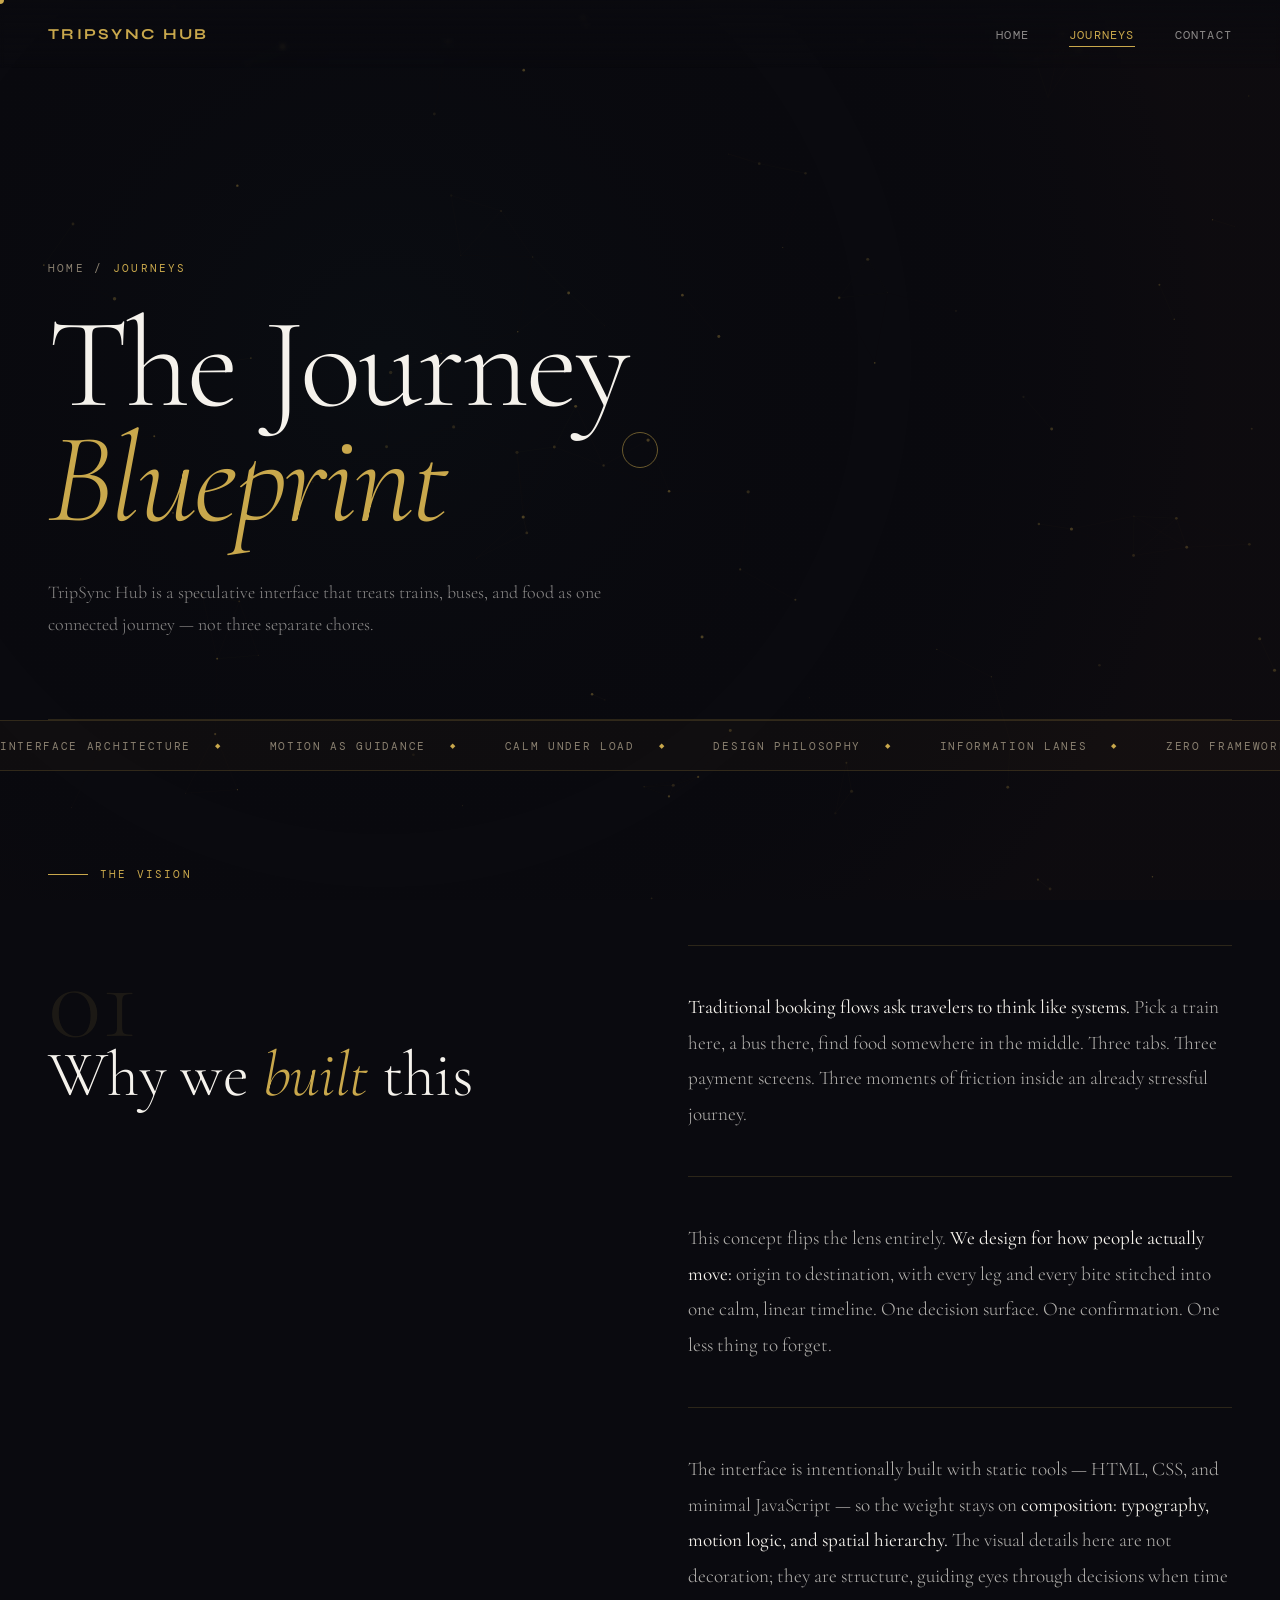
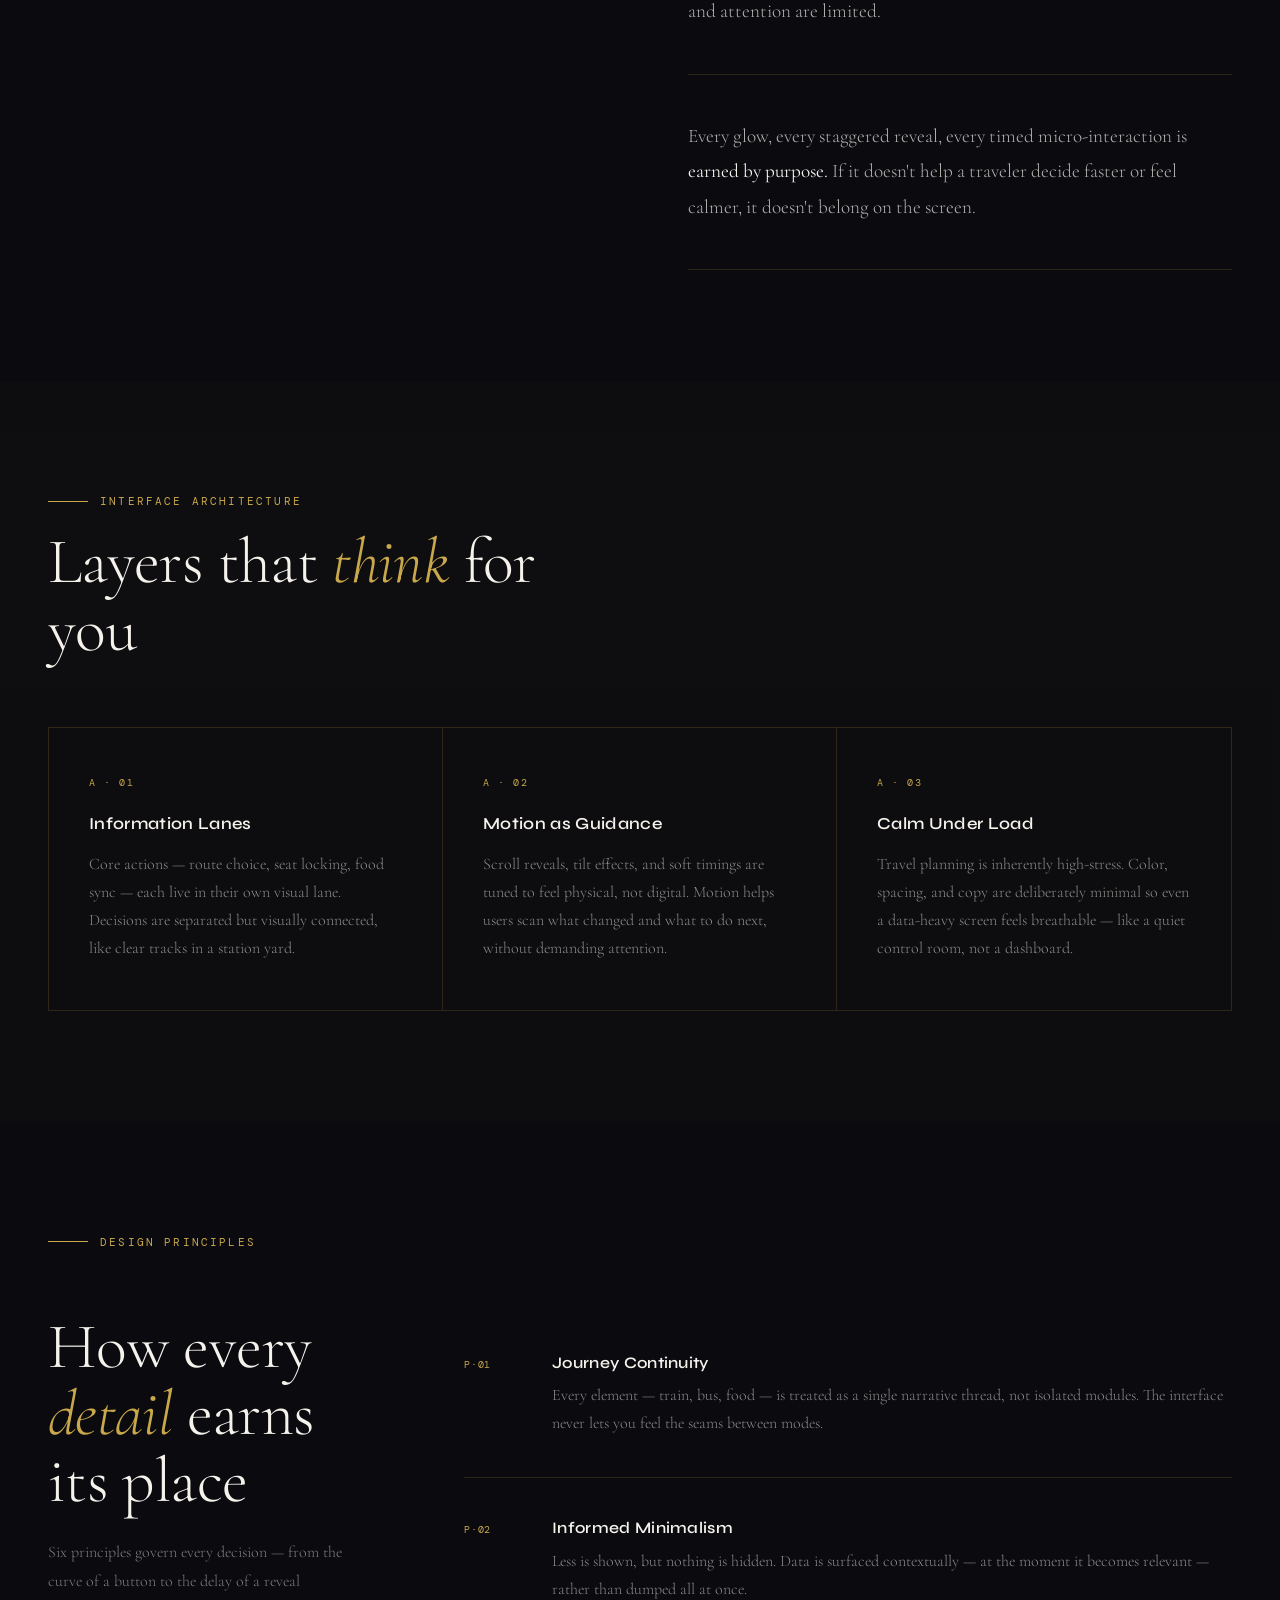
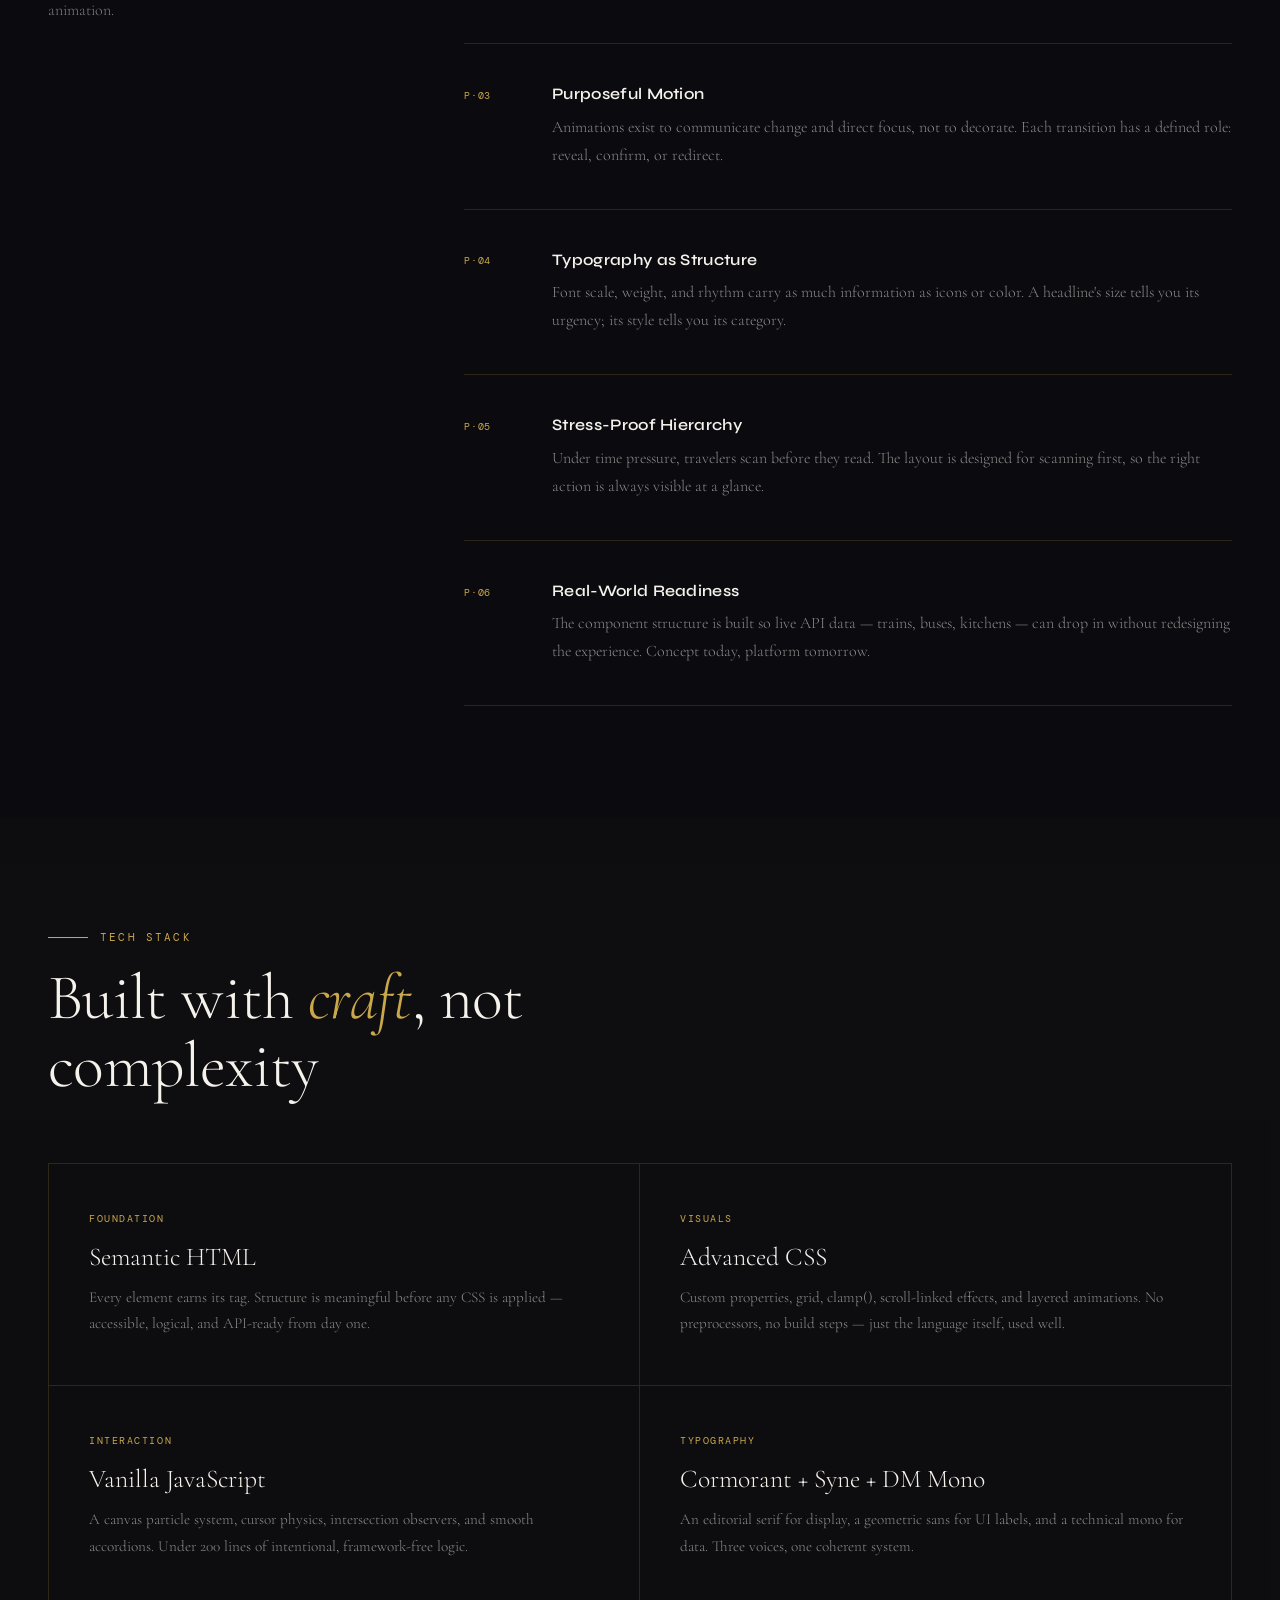
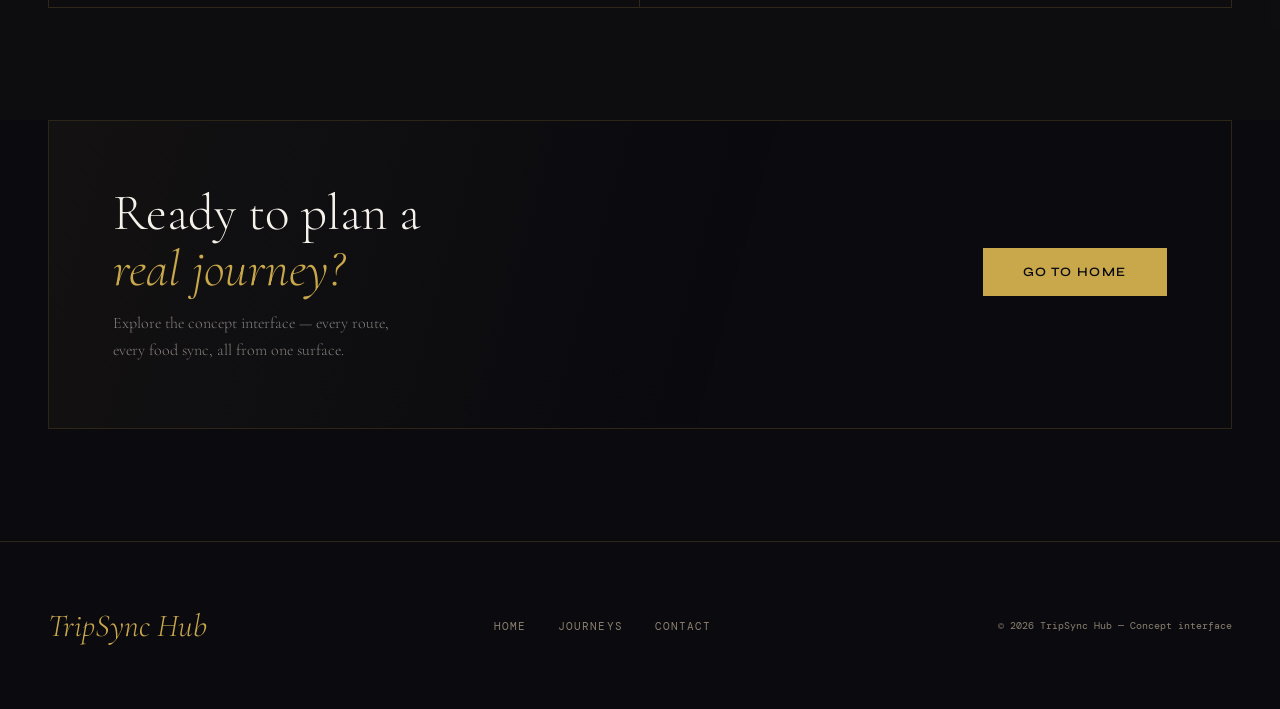
==== commit 9a337720: "Revamp about.html with new design and content Updated the about page with new styles, structure, and" ====
--- a/about.html
+++ b/about.html
@@ -1,107 +1,725 @@
 <!DOCTYPE html>
 <html lang="en">
-
 <head>
-  <meta charset="UTF-8">
-  <meta name="viewport" content="width=device-width, initial-scale=1.0">
-  <title>Journeys – TripSync Hub</title>
-  <link rel="stylesheet" href="style.css">
+  <meta charset="UTF-8" />
+  <meta name="viewport" content="width=device-width, initial-scale=1.0" />
+  <title>The Journey Blueprint — TripSync Hub</title>
+  <link rel="preconnect" href="https://fonts.googleapis.com" />
+  <link rel="preconnect" href="https://fonts.gstatic.com" crossorigin />
+  <link href="https://fonts.googleapis.com/css2?family=Cormorant+Garamond:ital,wght@0,300;0,400;0,600;1,300;1,400&family=DM+Mono:wght@300;400;500&family=Syne:wght@400;600;700;800&display=swap" rel="stylesheet" />
+  <style>
+    *, *::before, *::after { margin: 0; padding: 0; box-sizing: border-box; }
+
+    :root {
+      --ink: #0a0a0f;
+      --paper: #f5f2ec;
+      --gold: #c9a84c;
+      --gold-light: #e8cc7a;
+      --rust: #c45c2e;
+      --teal: #1a6b6b;
+      --muted: #8a8070;
+      --border: rgba(201,168,76,0.18);
+      --ff-display: 'Cormorant Garamond', serif;
+      --ff-ui: 'Syne', sans-serif;
+      --ff-mono: 'DM Mono', monospace;
+    }
+
+    html { scroll-behavior: smooth; }
+
+    body {
+      background: var(--ink);
+      color: var(--paper);
+      font-family: var(--ff-display);
+      overflow-x: hidden;
+      cursor: none;
+    }
+
+    /* ─── CURSOR ────────────────────────────────────── */
+    #cursor-dot {
+      width: 8px; height: 8px;
+      background: var(--gold); border-radius: 50%;
+      position: fixed; top: 0; left: 0;
+      pointer-events: none; z-index: 9999;
+      transform: translate(-50%,-50%);
+      transition: transform 0.1s, background 0.3s;
+    }
+    #cursor-ring {
+      width: 36px; height: 36px;
+      border: 1px solid rgba(201,168,76,0.5); border-radius: 50%;
+      position: fixed; top: 0; left: 0;
+      pointer-events: none; z-index: 9998;
+      transform: translate(-50%,-50%);
+      transition: width 0.4s, height 0.4s, opacity 0.3s;
+    }
+    body.cursor-hover #cursor-dot { transform: translate(-50%,-50%) scale(2.5); background: var(--rust); }
+    body.cursor-hover #cursor-ring { width: 60px; height: 60px; opacity: 0.4; }
+
+    /* ─── CANVAS ────────────────────────────────────── */
+    #bg-canvas { position: fixed; inset: 0; z-index: 0; pointer-events: none; }
+
+    /* ─── NAV ───────────────────────────────────────── */
+    nav {
+      position: fixed; top: 0; left: 0; right: 0; z-index: 100;
+      display: flex; align-items: center; justify-content: space-between;
+      padding: 1.5rem 3rem;
+      background: linear-gradient(to bottom, rgba(10,10,15,0.9) 0%, transparent 100%);
+      backdrop-filter: blur(2px);
+    }
+    .nav-logo {
+      font-family: var(--ff-ui); font-size: 0.95rem;
+      font-weight: 700; letter-spacing: 0.15em; text-transform: uppercase;
+      color: var(--gold); text-decoration: none;
+    }
+    .nav-links { display: flex; gap: 2.5rem; list-style: none; }
+    .nav-links a {
+      font-family: var(--ff-mono); font-size: 0.75rem;
+      letter-spacing: 0.1em; text-transform: uppercase;
+      color: rgba(245,242,236,0.55); text-decoration: none;
+      transition: color 0.3s; position: relative;
+    }
+    .nav-links a::after {
+      content: ''; position: absolute; bottom: -4px; left: 0; right: 100%;
+      height: 1px; background: var(--gold);
+      transition: right 0.35s cubic-bezier(0.16,1,0.3,1);
+    }
+    .nav-links a:hover, .nav-links a.active { color: var(--gold); }
+    .nav-links a:hover::after, .nav-links a.active::after { right: 0; }
+
+    /* ─── PAGE ──────────────────────────────────────── */
+    .page { position: relative; z-index: 1; }
+
+    /* ─── HERO ──────────────────────────────────────── */
+    .hero {
+      min-height: 80vh; padding: 0 3rem 5rem;
+      display: flex; flex-direction: column; justify-content: flex-end;
+      position: relative; overflow: hidden;
+    }
+    .hero-breadcrumb {
+      font-family: var(--ff-mono); font-size: 0.68rem;
+      letter-spacing: 0.2em; text-transform: uppercase;
+      color: var(--gold); display: flex; align-items: center; gap: 0.6rem;
+      margin-bottom: 2rem;
+      opacity: 0; transform: translateY(20px);
+      animation: fadeUp 0.7s 0.3s forwards;
+    }
+    .hero-breadcrumb a {
+      color: var(--muted); text-decoration: none; transition: color 0.3s;
+    }
+    .hero-breadcrumb a:hover { color: var(--gold); }
+    .hero-breadcrumb .sep { color: var(--muted); }
+
+    h1.hero-title {
+      font-family: var(--ff-display);
+      font-size: clamp(4rem, 10vw, 11rem);
+      font-weight: 300; line-height: 0.9;
+      letter-spacing: -0.02em; color: var(--paper);
+      opacity: 0; transform: translateY(40px);
+      animation: fadeUp 1s 0.5s forwards;
+    }
+    h1.hero-title em { font-style: italic; color: var(--gold); }
+
+    .hero-desc {
+      max-width: 600px; margin-top: 2.5rem;
+      font-family: var(--ff-display); font-size: clamp(1rem, 1.4vw, 1.2rem);
+      font-weight: 300; line-height: 1.75; color: rgba(245,242,236,0.55);
+      opacity: 0; transform: translateY(20px);
+      animation: fadeUp 0.8s 0.9s forwards;
+    }
+
+    /* Decorative rule */
+    .hero-line {
+      position: absolute; bottom: 0; left: 3rem; right: 3rem;
+      height: 1px; background: var(--border);
+      transform: scaleX(0); transform-origin: left;
+      animation: lineGrow 1.2s 1.2s cubic-bezier(0.16,1,0.3,1) forwards;
+    }
+    @keyframes lineGrow { to { transform: scaleX(1); } }
+    @keyframes fadeUp { to { opacity: 1; transform: translateY(0); } }
+
+    /* ─── MARQUEE ───────────────────────────────────── */
+    .marquee-band {
+      overflow: hidden; border-top: 1px solid var(--border); border-bottom: 1px solid var(--border);
+      padding: 1.1rem 0; background: rgba(201,168,76,0.03);
+    }
+    .marquee-track {
+      display: flex; gap: 3rem;
+      animation: marquee 28s linear infinite; width: max-content;
+    }
+    .marquee-item {
+      font-family: var(--ff-mono); font-size: 0.7rem;
+      letter-spacing: 0.15em; text-transform: uppercase;
+      color: var(--muted); white-space: nowrap;
+      display: flex; align-items: center; gap: 1.5rem;
+    }
+    .marquee-item::after { content: '◆'; color: var(--gold); font-size: 0.45rem; }
+    @keyframes marquee { from { transform: translateX(0); } to { transform: translateX(-50%); } }
+
+    /* ─── SECTIONS ──────────────────────────────────── */
+    section { padding: 7rem 3rem; }
+    .section-eyebrow {
+      font-family: var(--ff-mono); font-size: 0.68rem;
+      letter-spacing: 0.2em; text-transform: uppercase;
+      color: var(--gold); margin-bottom: 1.25rem;
+      display: flex; align-items: center; gap: 0.75rem;
+    }
+    .section-eyebrow::before { content: ''; flex: 0 0 40px; height: 1px; background: var(--gold); }
+    h2.section-title {
+      font-family: var(--ff-display); font-size: clamp(2.8rem, 5vw, 5.5rem);
+      font-weight: 300; line-height: 1.05; letter-spacing: -0.01em;
+      color: var(--paper); max-width: 16ch;
+    }
+    h2.section-title em { font-style: italic; color: var(--gold); }
+
+    /* ─── MANIFESTO ─────────────────────────────────── */
+    #manifesto { padding-top: 6rem; }
+    .manifesto-layout {
+      display: grid; grid-template-columns: 1fr 1fr;
+      gap: 6rem; align-items: start; margin-top: 4rem;
+    }
+    .manifesto-left { position: sticky; top: 8rem; }
+    .manifesto-number {
+      font-family: var(--ff-display); font-size: 7rem;
+      font-weight: 300; color: rgba(201,168,76,0.1);
+      line-height: 1; margin-bottom: -1rem;
+    }
+    .manifesto-right { display: flex; flex-direction: column; gap: 0; }
+    .manifesto-block {
+      padding: 2.75rem 0; border-bottom: 1px solid var(--border);
+      opacity: 0; transform: translateX(25px);
+      transition: opacity 0.7s, transform 0.7s;
+    }
+    .manifesto-block:first-child { border-top: 1px solid var(--border); }
+    .manifesto-block.visible { opacity: 1; transform: translateX(0); }
+    .manifesto-block p {
+      font-family: var(--ff-display); font-size: clamp(1rem, 1.5vw, 1.2rem);
+      font-weight: 300; line-height: 1.85; color: rgba(245,242,236,0.72);
+    }
+    .manifesto-block p strong {
+      font-weight: 400; color: var(--paper);
+    }
+
+    /* ─── ARCHITECTURE ──────────────────────────────── */
+    #architecture { background: rgba(201,168,76,0.02); }
+    .arch-grid {
+      display: grid; grid-template-columns: repeat(3,1fr);
+      gap: 0; margin-top: 4rem;
+      border: 1px solid var(--border);
+    }
+    .arch-card {
+      padding: 3rem 2.5rem; border-right: 1px solid var(--border);
+      position: relative; overflow: hidden;
+      opacity: 0; transform: translateY(30px);
+      transition: opacity 0.7s, transform 0.7s, background 0.4s;
+    }
+    .arch-card:last-child { border-right: none; }
+    .arch-card.visible { opacity: 1; transform: translateY(0); }
+    .arch-card::after {
+      content: ''; position: absolute; inset: 0;
+      background: linear-gradient(135deg, rgba(201,168,76,0.06) 0%, transparent 60%);
+      opacity: 0; transition: opacity 0.4s;
+    }
+    .arch-card:hover::after { opacity: 1; }
+
+    .arch-index {
+      font-family: var(--ff-mono); font-size: 0.65rem;
+      letter-spacing: 0.15em; color: var(--gold);
+      margin-bottom: 1.5rem; display: block;
+    }
+    .arch-card h3 {
+      font-family: var(--ff-ui); font-size: 1.05rem;
+      font-weight: 600; color: var(--paper); margin-bottom: 1rem;
+      letter-spacing: 0.02em;
+    }
+    .arch-card p {
+      font-family: var(--ff-display); font-size: 1rem;
+      font-weight: 300; line-height: 1.75; color: rgba(245,242,236,0.55);
+    }
+
+    /* ─── PRINCIPLES ────────────────────────────────── */
+    .principles-layout {
+      display: grid; grid-template-columns: 320px 1fr;
+      gap: 6rem; margin-top: 4rem; align-items: start;
+    }
+    .principles-left { position: sticky; top: 8rem; }
+    .principles-left p {
+      font-family: var(--ff-display); font-size: 1rem;
+      font-weight: 300; line-height: 1.8; color: rgba(245,242,236,0.5);
+      margin-top: 1.5rem;
+    }
+    .principles-right { display: flex; flex-direction: column; }
+    .principle-row {
+      display: grid; grid-template-columns: 56px 1fr;
+      gap: 2rem; padding: 2.5rem 0; border-bottom: 1px solid var(--border);
+      opacity: 0; transform: translateY(20px);
+      transition: opacity 0.6s, transform 0.6s;
+    }
+    .principle-row.visible { opacity: 1; transform: translateY(0); }
+    .principle-num {
+      font-family: var(--ff-mono); font-size: 0.65rem;
+      color: var(--gold); letter-spacing: 0.08em; padding-top: 0.3rem;
+    }
+    .principle-content h3 {
+      font-family: var(--ff-ui); font-size: 1rem;
+      font-weight: 600; color: var(--paper);
+      margin-bottom: 0.6rem; letter-spacing: 0.02em;
+    }
+    .principle-content p {
+      font-family: var(--ff-display); font-size: 1rem;
+      font-weight: 300; line-height: 1.75; color: rgba(245,242,236,0.55);
+    }
+
+    /* ─── TECH STACK ────────────────────────────────── */
+    #tech { background: rgba(201,168,76,0.02); }
+    .tech-grid {
+      display: grid; grid-template-columns: repeat(2,1fr);
+      gap: 0; margin-top: 4rem; border: 1px solid var(--border);
+    }
+    .tech-item {
+      padding: 3rem 2.5rem; border-right: 1px solid var(--border);
+      border-bottom: 1px solid var(--border);
+      opacity: 0; transform: translateY(20px);
+      transition: opacity 0.6s, transform 0.6s;
+      position: relative; overflow: hidden;
+    }
+    .tech-item:nth-child(2n) { border-right: none; }
+    .tech-item:nth-last-child(-n+2) { border-bottom: none; }
+    .tech-item.visible { opacity: 1; transform: translateY(0); }
+    .tech-item::before {
+      content: ''; position: absolute; top: 0; left: 0; right: 100%;
+      height: 2px; background: var(--gold);
+      transition: right 0.5s cubic-bezier(0.16,1,0.3,1);
+    }
+    .tech-item:hover::before { right: 0; }
+    .tech-tag {
+      font-family: var(--ff-mono); font-size: 0.65rem;
+      letter-spacing: 0.15em; text-transform: uppercase;
+      color: var(--gold); margin-bottom: 1rem; display: block;
+    }
+    .tech-item h3 {
+      font-family: var(--ff-display); font-size: 1.6rem;
+      font-weight: 300; color: var(--paper); margin-bottom: 0.75rem;
+    }
+    .tech-item p {
+      font-family: var(--ff-display); font-size: 0.95rem;
+      font-weight: 300; line-height: 1.75; color: rgba(245,242,236,0.55);
+    }
+
+    /* ─── CTA STRIP ─────────────────────────────────── */
+    .cta-strip {
+      margin: 0 3rem 7rem; border: 1px solid var(--border);
+      padding: 4rem; display: flex;
+      justify-content: space-between; align-items: center;
+      gap: 2rem; flex-wrap: wrap;
+      position: relative; overflow: hidden;
+      opacity: 0; transform: translateY(30px);
+      transition: opacity 0.8s, transform 0.8s;
+    }
+    .cta-strip.visible { opacity: 1; transform: translateY(0); }
+    .cta-strip::before {
+      content: '';
+      position: absolute; inset: 0;
+      background: linear-gradient(105deg, rgba(201,168,76,0.05) 0%, transparent 60%);
+    }
+    .cta-left { position: relative; }
+    .cta-left h2 {
+      font-family: var(--ff-display); font-size: clamp(2rem, 4vw, 3.5rem);
+      font-weight: 300; color: var(--paper); line-height: 1.1;
+    }
+    .cta-left h2 em { font-style: italic; color: var(--gold); }
+    .cta-left p {
+      font-family: var(--ff-display); font-size: 1rem;
+      font-weight: 300; color: rgba(245,242,236,0.5);
+      margin-top: 0.75rem; max-width: 38ch; line-height: 1.7;
+    }
+    .cta-right { position: relative; flex-shrink: 0; }
+    .btn-primary {
+      font-family: var(--ff-ui); font-size: 0.8rem;
+      font-weight: 600; letter-spacing: 0.12em; text-transform: uppercase;
+      padding: 1rem 2.5rem; border: none;
+      background: var(--gold); color: var(--ink);
+      cursor: none; position: relative; overflow: hidden;
+      transition: transform 0.3s, box-shadow 0.3s;
+      display: inline-block; text-decoration: none;
+    }
+    .btn-primary::before {
+      content: ''; position: absolute; inset: 0;
+      background: var(--gold-light); transform: translateX(-101%);
+      transition: transform 0.45s cubic-bezier(0.16,1,0.3,1);
+    }
+    .btn-primary:hover::before { transform: translateX(0); }
+    .btn-primary:hover { transform: translateY(-2px); box-shadow: 0 12px 40px rgba(201,168,76,0.3); }
+    .btn-primary span { position: relative; z-index: 1; }
+
+    /* ─── FOOTER ────────────────────────────────────── */
+    footer {
+      padding: 4rem 3rem; border-top: 1px solid var(--border);
+      display: flex; justify-content: space-between; align-items: center;
+      flex-wrap: wrap; gap: 1rem;
+    }
+    .footer-logo {
+      font-family: var(--ff-display); font-size: 2rem;
+      font-weight: 300; font-style: italic; color: var(--gold);
+    }
+    .footer-links { display: flex; gap: 2rem; }
+    .footer-links a {
+      font-family: var(--ff-mono); font-size: 0.68rem;
+      letter-spacing: 0.1em; text-transform: uppercase;
+      color: var(--muted); text-decoration: none; transition: color 0.3s;
+    }
+    .footer-links a:hover { color: var(--gold); }
+    .footer-copy { font-family: var(--ff-mono); font-size: 0.65rem; color: var(--muted); }
+
+    /* ─── SCROLL REVEAL ─────────────────────────────── */
+    .reveal {
+      opacity: 0; transform: translateY(30px);
+      transition: opacity 0.8s cubic-bezier(0.16,1,0.3,1), transform 0.8s cubic-bezier(0.16,1,0.3,1);
+    }
+    .reveal.visible { opacity: 1; transform: translateY(0); }
+    .reveal.d1 { transition-delay: 0.1s; }
+    .reveal.d2 { transition-delay: 0.2s; }
+    .reveal.d3 { transition-delay: 0.3s; }
+
+    /* ─── RESPONSIVE ────────────────────────────────── */
+    @media (max-width: 900px) {
+      nav { padding: 1.25rem 1.5rem; }
+      .hero, section { padding-left: 1.5rem; padding-right: 1.5rem; }
+      .manifesto-layout { grid-template-columns: 1fr; }
+      .manifesto-left { position: relative; top: 0; }
+      .manifesto-number { font-size: 4rem; }
+      .arch-grid { grid-template-columns: 1fr; }
+      .arch-card { border-right: none; border-bottom: 1px solid var(--border); }
+      .arch-card:last-child { border-bottom: none; }
+      .principles-layout { grid-template-columns: 1fr; }
+      .principles-left { position: relative; top: 0; }
+      .tech-grid { grid-template-columns: 1fr; }
+      .tech-item { border-right: none !important; border-bottom: 1px solid var(--border) !important; }
+      .tech-item:last-child { border-bottom: none !important; }
+      .cta-strip { margin: 0 1.5rem 5rem; padding: 2.5rem; }
+      footer { flex-direction: column; align-items: flex-start; }
+    }
+  </style>
 </head>
-
 <body>
 
-  <div class="mesh-bg"></div>
-  <div class="noise-overlay"></div>
-  <div id="glow-orb"></div>
-
-  <div class="content-wrapper">
+  <div id="cursor-dot"></div>
+  <div id="cursor-ring"></div>
+  <canvas id="bg-canvas"></canvas>
+
+  <div class="page">
+
+    <!-- NAV -->
     <nav>
-      <a href="index.html">Home</a>
-      <a href="about.html" class="active">Journeys</a>
-      <a href="contact.html">Contact</a>
+      <a href="index.html" class="nav-logo">TripSync Hub</a>
+      <ul class="nav-links">
+        <li><a href="index.html">Home</a></li>
+        <li><a href="about.html" class="active">Journeys</a></li>
+        <li><a href="contact.html">Contact</a></li>
+      </ul>
     </nav>
 
-    <main>
-      <section class="hero rvl" style="min-height: 55vh;">
-        <h1 style="font-size: clamp(3rem, 8vw, 9rem);">The Journey Blueprint</h1>
-      </section>
-
-      <section style="padding-top: 0">
-        <div class="rvl d-1">
-          <p class="blueprint-text">
-            TripSync Hub is a speculative interface that treats trains, buses, and food as one connected journey —
-            not three separate chores.
-          </p>
-          <div class="blueprint-container rvl d-2">
-            <p class="blueprint-sub">
-              Traditional booking flows ask travelers to think like systems: pick a train here, a bus there, and find
-              food somewhere in the middle. This concept flips the lens. We design for how people actually move:
-              origin to destination, with every leg and every bite stitched into one calm timeline.
+    <!-- HERO -->
+    <section class="hero">
+      <div class="hero-breadcrumb">
+        <a href="index.html">Home</a>
+        <span class="sep">/</span>
+        <span>Journeys</span>
+      </div>
+      <h1 class="hero-title">The Journey<br><em>Blueprint</em></h1>
+      <p class="hero-desc">
+        TripSync Hub is a speculative interface that treats trains, buses, and food
+        as one connected journey — not three separate chores.
+      </p>
+      <div class="hero-line"></div>
+    </section>
+
+    <!-- MARQUEE -->
+    <div class="marquee-band">
+      <div class="marquee-track">
+        <span class="marquee-item">Interface Architecture</span>
+        <span class="marquee-item">Motion as Guidance</span>
+        <span class="marquee-item">Calm Under Load</span>
+        <span class="marquee-item">Design Philosophy</span>
+        <span class="marquee-item">Information Lanes</span>
+        <span class="marquee-item">Zero Frameworks</span>
+        <span class="marquee-item">Spatial Hierarchy</span>
+        <span class="marquee-item">Journey Continuity</span>
+        <span class="marquee-item">Interface Architecture</span>
+        <span class="marquee-item">Motion as Guidance</span>
+        <span class="marquee-item">Calm Under Load</span>
+        <span class="marquee-item">Design Philosophy</span>
+        <span class="marquee-item">Information Lanes</span>
+        <span class="marquee-item">Zero Frameworks</span>
+        <span class="marquee-item">Spatial Hierarchy</span>
+        <span class="marquee-item">Journey Continuity</span>
+      </div>
+    </div>
+
+    <!-- MANIFESTO -->
+    <section id="manifesto">
+      <div class="section-eyebrow reveal">The Vision</div>
+      <div class="manifesto-layout">
+        <div class="manifesto-left">
+          <div class="manifesto-number reveal">01</div>
+          <h2 class="section-title reveal d1">Why we <em>built</em> this</h2>
+        </div>
+        <div class="manifesto-right">
+          <div class="manifesto-block">
+            <p>
+              <strong>Traditional booking flows ask travelers to think like systems.</strong>
+              Pick a train here, a bus there, find food somewhere in the middle.
+              Three tabs. Three payment screens. Three moments of friction inside an already stressful journey.
             </p>
           </div>
-          <div class="blueprint-container rvl d-3">
-            <p class="blueprint-sub">
-              The interface is intentionally built with static tools — HTML, CSS, and slim JavaScript —
-              so the weight stays on composition: typography, motion logic, glassmorphism, and spatial hierarchy.
-              The neon glows and 3D cards here are not decoration; they are structure, guiding eyes through decisions
+          <div class="manifesto-block">
+            <p>
+              This concept flips the lens entirely. <strong>We design for how people actually move:</strong>
+              origin to destination, with every leg and every bite stitched into one calm, linear timeline.
+              One decision surface. One confirmation. One less thing to forget.
+            </p>
+          </div>
+          <div class="manifesto-block">
+            <p>
+              The interface is intentionally built with static tools — HTML, CSS, and minimal JavaScript —
+              so the weight stays on <strong>composition: typography, motion logic, and spatial hierarchy.</strong>
+              The visual details here are not decoration; they are structure, guiding eyes through decisions
               when time and attention are limited.
             </p>
           </div>
-        </div>
-      </section>
-
-      <section id="architecture">
-        <h2 class="rvl">Interface Architecture</h2>
-        <div class="architecture-grid">
-          <div class="arch-card rvl d-1">
-            <h3>Information Lanes</h3>
+          <div class="manifesto-block">
             <p>
-              Core actions — route choice, seat locking, food sync — each live in their own visual lane.
-              This keeps decisions separated but visually connected, like clear tracks in a station yard.
+              Every glow, every staggered reveal, every timed micro-interaction is
+              <strong>earned by purpose.</strong> If it doesn't help a traveler decide faster or feel calmer,
+              it doesn't belong on the screen.
             </p>
           </div>
-          <div class="arch-card rvl d-2">
-            <h3>Motion as Guidance</h3>
-            <p>
-              Scroll reveals, 3D tilts, and soft timings are tuned to feel physical.
-              Instead of overwhelming users, motion helps them scan what changed and what to do next.
-            </p>
-          </div>
-          <div class="arch-card rvl d-3">
-            <h3>Calm Under Load</h3>
-            <p>
-              Travel planning is high‑stress. Color, spacing, and copy are deliberately minimal,
-              so even a data‑heavy screen feels breathable, like a quiet control room.
-            </p>
-          </div>
-        </div>
-      </section>
-    </main>
-
+        </div>
+      </div>
+    </section>
+
+    <!-- ARCHITECTURE -->
+    <section id="architecture">
+      <div class="section-eyebrow reveal">Interface Architecture</div>
+      <h2 class="section-title reveal d1">Layers that <em>think</em> for you</h2>
+      <div class="arch-grid" style="margin-top:4rem;">
+        <div class="arch-card">
+          <span class="arch-index">A · 01</span>
+          <h3>Information Lanes</h3>
+          <p>Core actions — route choice, seat locking, food sync — each live in their own visual lane. Decisions are separated but visually connected, like clear tracks in a station yard.</p>
+        </div>
+        <div class="arch-card">
+          <span class="arch-index">A · 02</span>
+          <h3>Motion as Guidance</h3>
+          <p>Scroll reveals, tilt effects, and soft timings are tuned to feel physical, not digital. Motion helps users scan what changed and what to do next, without demanding attention.</p>
+        </div>
+        <div class="arch-card">
+          <span class="arch-index">A · 03</span>
+          <h3>Calm Under Load</h3>
+          <p>Travel planning is inherently high-stress. Color, spacing, and copy are deliberately minimal so even a data-heavy screen feels breathable — like a quiet control room, not a dashboard.</p>
+        </div>
+      </div>
+    </section>
+
+    <!-- DESIGN PRINCIPLES -->
+    <section id="principles">
+      <div class="section-eyebrow reveal">Design Principles</div>
+      <div class="principles-layout">
+        <div class="principles-left">
+          <h2 class="section-title reveal d1">How every <em>detail</em> earns its place</h2>
+          <p class="reveal d2">Six principles govern every decision — from the curve of a button to the delay of a reveal animation.</p>
+        </div>
+        <div class="principles-right">
+          <div class="principle-row">
+            <div class="principle-num">P·01</div>
+            <div class="principle-content">
+              <h3>Journey Continuity</h3>
+              <p>Every element — train, bus, food — is treated as a single narrative thread, not isolated modules. The interface never lets you feel the seams between modes.</p>
+            </div>
+          </div>
+          <div class="principle-row">
+            <div class="principle-num">P·02</div>
+            <div class="principle-content">
+              <h3>Informed Minimalism</h3>
+              <p>Less is shown, but nothing is hidden. Data is surfaced contextually — at the moment it becomes relevant — rather than dumped all at once.</p>
+            </div>
+          </div>
+          <div class="principle-row">
+            <div class="principle-num">P·03</div>
+            <div class="principle-content">
+              <h3>Purposeful Motion</h3>
+              <p>Animations exist to communicate change and direct focus, not to decorate. Each transition has a defined role: reveal, confirm, or redirect.</p>
+            </div>
+          </div>
+          <div class="principle-row">
+            <div class="principle-num">P·04</div>
+            <div class="principle-content">
+              <h3>Typography as Structure</h3>
+              <p>Font scale, weight, and rhythm carry as much information as icons or color. A headline's size tells you its urgency; its style tells you its category.</p>
+            </div>
+          </div>
+          <div class="principle-row">
+            <div class="principle-num">P·05</div>
+            <div class="principle-content">
+              <h3>Stress-Proof Hierarchy</h3>
+              <p>Under time pressure, travelers scan before they read. The layout is designed for scanning first, so the right action is always visible at a glance.</p>
+            </div>
+          </div>
+          <div class="principle-row">
+            <div class="principle-num">P·06</div>
+            <div class="principle-content">
+              <h3>Real-World Readiness</h3>
+              <p>The component structure is built so live API data — trains, buses, kitchens — can drop in without redesigning the experience. Concept today, platform tomorrow.</p>
+            </div>
+          </div>
+        </div>
+      </div>
+    </section>
+
+    <!-- TECH STACK -->
+    <section id="tech">
+      <div class="section-eyebrow reveal">Tech Stack</div>
+      <h2 class="section-title reveal d1">Built with <em>craft</em>, not complexity</h2>
+      <div class="tech-grid">
+        <div class="tech-item">
+          <span class="tech-tag">Foundation</span>
+          <h3>Semantic HTML</h3>
+          <p>Every element earns its tag. Structure is meaningful before any CSS is applied — accessible, logical, and API-ready from day one.</p>
+        </div>
+        <div class="tech-item">
+          <span class="tech-tag">Visuals</span>
+          <h3>Advanced CSS</h3>
+          <p>Custom properties, grid, clamp(), scroll-linked effects, and layered animations. No preprocessors, no build steps — just the language itself, used well.</p>
+        </div>
+        <div class="tech-item">
+          <span class="tech-tag">Interaction</span>
+          <h3>Vanilla JavaScript</h3>
+          <p>A canvas particle system, cursor physics, intersection observers, and smooth accordions. Under 200 lines of intentional, framework-free logic.</p>
+        </div>
+        <div class="tech-item">
+          <span class="tech-tag">Typography</span>
+          <h3>Cormorant + Syne + DM Mono</h3>
+          <p>An editorial serif for display, a geometric sans for UI labels, and a technical mono for data. Three voices, one coherent system.</p>
+        </div>
+      </div>
+    </section>
+
+    <!-- CTA STRIP -->
+    <div class="cta-strip reveal">
+      <div class="cta-left">
+        <h2>Ready to plan a<br><em>real journey?</em></h2>
+        <p>Explore the concept interface — every route, every food sync, all from one surface.</p>
+      </div>
+      <div class="cta-right">
+        <a href="index.html" class="btn-primary"><span>Go to Home</span></a>
+      </div>
+    </div>
+
+    <!-- FOOTER -->
     <footer>
-      <p>© 2026 TripSync Hub. Concept travel & food experience by the team.</p>
+      <div class="footer-logo">TripSync Hub</div>
+      <div class="footer-links">
+        <a href="index.html">Home</a>
+        <a href="about.html">Journeys</a>
+        <a href="contact.html">Contact</a>
+      </div>
+      <div class="footer-copy">© 2026 TripSync Hub — Concept interface</div>
     </footer>
   </div>
 
   <script>
-    const orb = document.getElementById("glow-orb");
-    document.body.onpointermove = event => {
-      const { clientX, clientY } = event;
-      orb.animate({ left: `${clientX}px`, top: `${clientY}px` }, { duration: 4000, fill: "forwards" });
-    };
-
-    const observer = new IntersectionObserver((entries) => {
-      entries.forEach((entry) => {
-        if (entry.isIntersecting) { entry.target.classList.add('visible'); }
-      });
-    }, { threshold: 0.15 });
-
-    document.querySelectorAll('.rvl').forEach((el) => observer.observe(el));
-
-    setTimeout(() => {
-      document.querySelectorAll('.hero.rvl, .hero .rvl').forEach(el => el.classList.add('visible'));
-    }, 150);
+    /* ── CURSOR ─────────────────────────────────────────── */
+    const dot = document.getElementById('cursor-dot');
+    const ring = document.getElementById('cursor-ring');
+    let mx = window.innerWidth / 2, my = window.innerHeight / 2;
+    let rx = mx, ry = my;
+
+    document.addEventListener('mousemove', e => {
+      mx = e.clientX; my = e.clientY;
+      dot.style.left = mx + 'px'; dot.style.top = my + 'px';
+    });
+    (function animRing() {
+      rx += (mx - rx) * 0.12; ry += (my - ry) * 0.12;
+      ring.style.left = rx + 'px'; ring.style.top = ry + 'px';
+      requestAnimationFrame(animRing);
+    })();
+    document.querySelectorAll('a, button').forEach(el => {
+      el.addEventListener('mouseenter', () => document.body.classList.add('cursor-hover'));
+      el.addEventListener('mouseleave', () => document.body.classList.remove('cursor-hover'));
+    });
+
+    /* ── CANVAS BACKGROUND ──────────────────────────────── */
+    const canvas = document.getElementById('bg-canvas');
+    const ctx = canvas.getContext('2d');
+    let W, H, particles = [];
+
+    function resize() { W = canvas.width = window.innerWidth; H = canvas.height = window.innerHeight; }
+    resize();
+    window.addEventListener('resize', resize);
+
+    class Particle {
+      constructor() { this.reset(); }
+      reset() {
+        this.x = Math.random() * W; this.y = Math.random() * H;
+        this.vx = (Math.random() - 0.5) * 0.22; this.vy = (Math.random() - 0.5) * 0.22;
+        this.radius = Math.random() * 1.4 + 0.3;
+        this.alpha = Math.random() * 0.3 + 0.05;
+        this.life = 0; this.maxLife = Math.random() * 400 + 200;
+      }
+      update() {
+        this.x += this.vx; this.y += this.vy; this.life++;
+        if (this.life > this.maxLife || this.x < 0 || this.x > W || this.y < 0 || this.y > H) this.reset();
+      }
+      draw() {
+        const fade = Math.min(this.life / 60, 1) * Math.min((this.maxLife - this.life) / 60, 1);
+        ctx.beginPath();
+        ctx.arc(this.x, this.y, this.radius, 0, Math.PI * 2);
+        ctx.fillStyle = `rgba(201,168,76,${this.alpha * fade})`;
+        ctx.fill();
+      }
+    }
+    for (let i = 0; i < 110; i++) particles.push(new Particle());
+
+    function drawConnections() {
+      for (let i = 0; i < particles.length; i++) {
+        for (let j = i + 1; j < particles.length; j++) {
+          const dx = particles[i].x - particles[j].x;
+          const dy = particles[i].y - particles[j].y;
+          const dist = Math.sqrt(dx * dx + dy * dy);
+          if (dist < 110) {
+            ctx.beginPath();
+            ctx.moveTo(particles[i].x, particles[i].y);
+            ctx.lineTo(particles[j].x, particles[j].y);
+            ctx.strokeStyle = `rgba(201,168,76,${0.055 * (1 - dist / 110)})`;
+            ctx.lineWidth = 0.5;
+            ctx.stroke();
+          }
+        }
+      }
+    }
+
+    function animCanvas() {
+      ctx.clearRect(0, 0, W, H);
+      const grad = ctx.createRadialGradient(W * 0.3, H * 0.4, 0, W * 0.3, H * 0.4, Math.max(W, H) * 0.65);
+      grad.addColorStop(0, 'rgba(26,107,107,0.04)');
+      grad.addColorStop(0.6, 'rgba(10,10,15,0)');
+      grad.addColorStop(1, 'rgba(196,92,46,0.025)');
+      ctx.fillStyle = grad; ctx.fillRect(0, 0, W, H);
+      particles.forEach(p => { p.update(); p.draw(); });
+      drawConnections();
+      requestAnimationFrame(animCanvas);
+    }
+    animCanvas();
+
+    /* ── SCROLL REVEAL ──────────────────────────────────── */
+    const obs = new IntersectionObserver(entries => {
+      entries.forEach(e => { if (e.isIntersecting) e.target.classList.add('visible'); });
+    }, { threshold: 0.12 });
+    document.querySelectorAll('.reveal, .manifesto-block, .arch-card, .principle-row, .tech-item, .cta-strip').forEach(el => obs.observe(el));
+
+    /* ── STAGGERED DELAYS ───────────────────────────────── */
+    document.querySelectorAll('.arch-card').forEach((c, i) => c.style.transitionDelay = (i * 0.12) + 's');
+    document.querySelectorAll('.tech-item').forEach((c, i) => c.style.transitionDelay = (i * 0.1) + 's');
+    document.querySelectorAll('.principle-row').forEach((r, i) => r.style.transitionDelay = (i * 0.08) + 's');
+    document.querySelectorAll('.manifesto-block').forEach((b, i) => b.style.transitionDelay = (i * 0.12) + 's');
   </script>
 </body>
-
 </html>
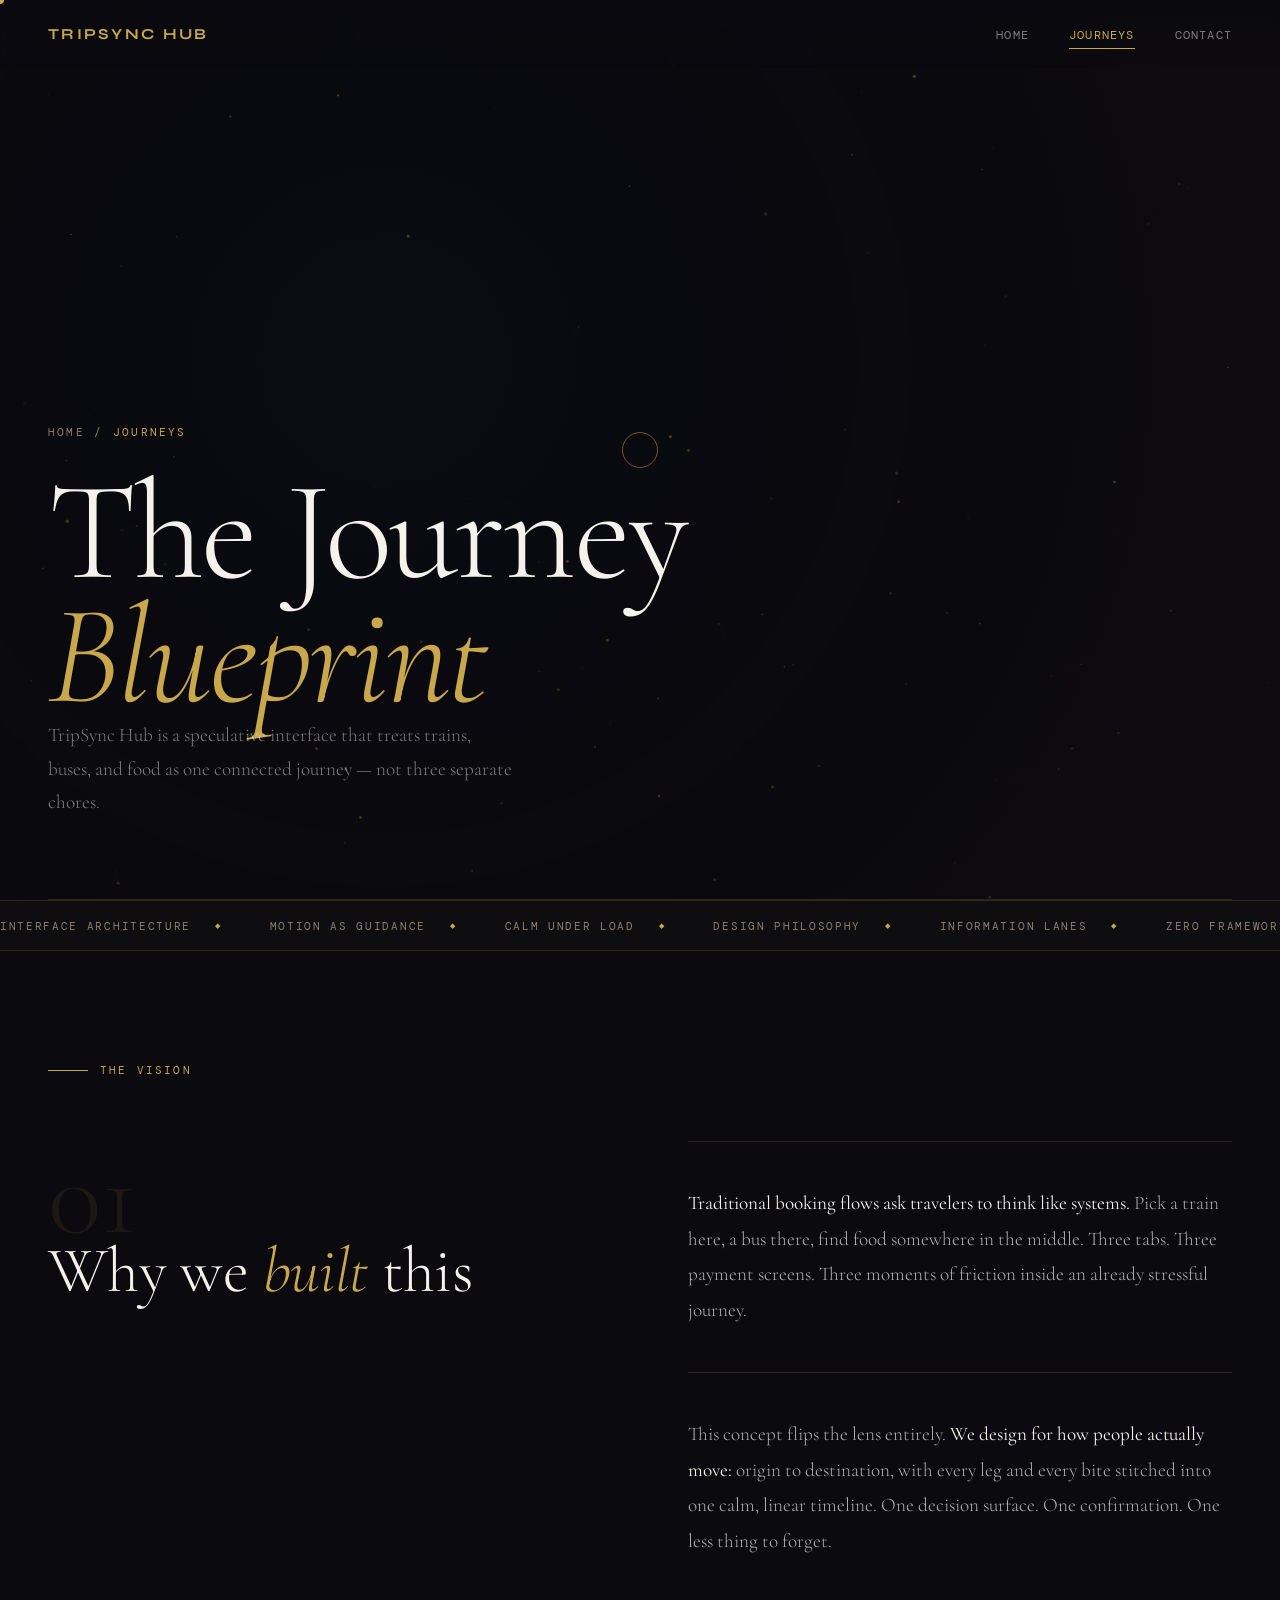
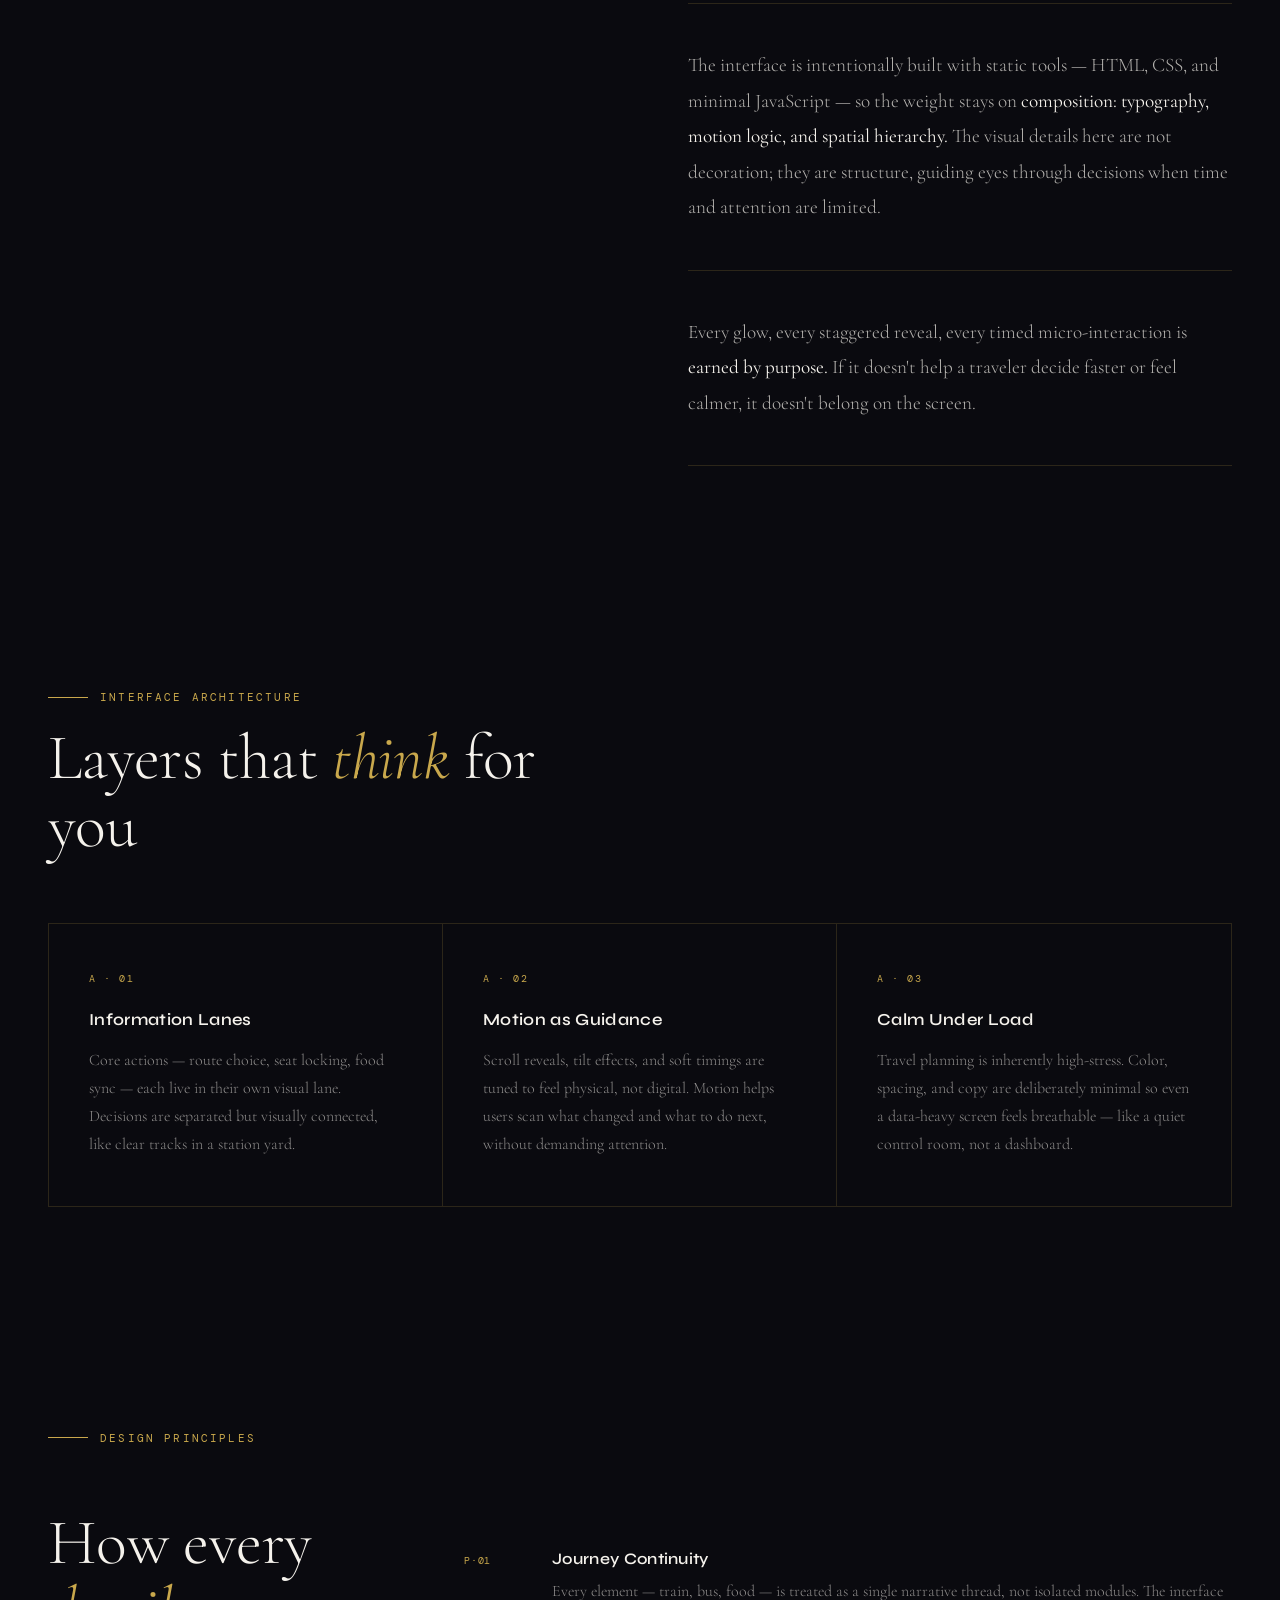
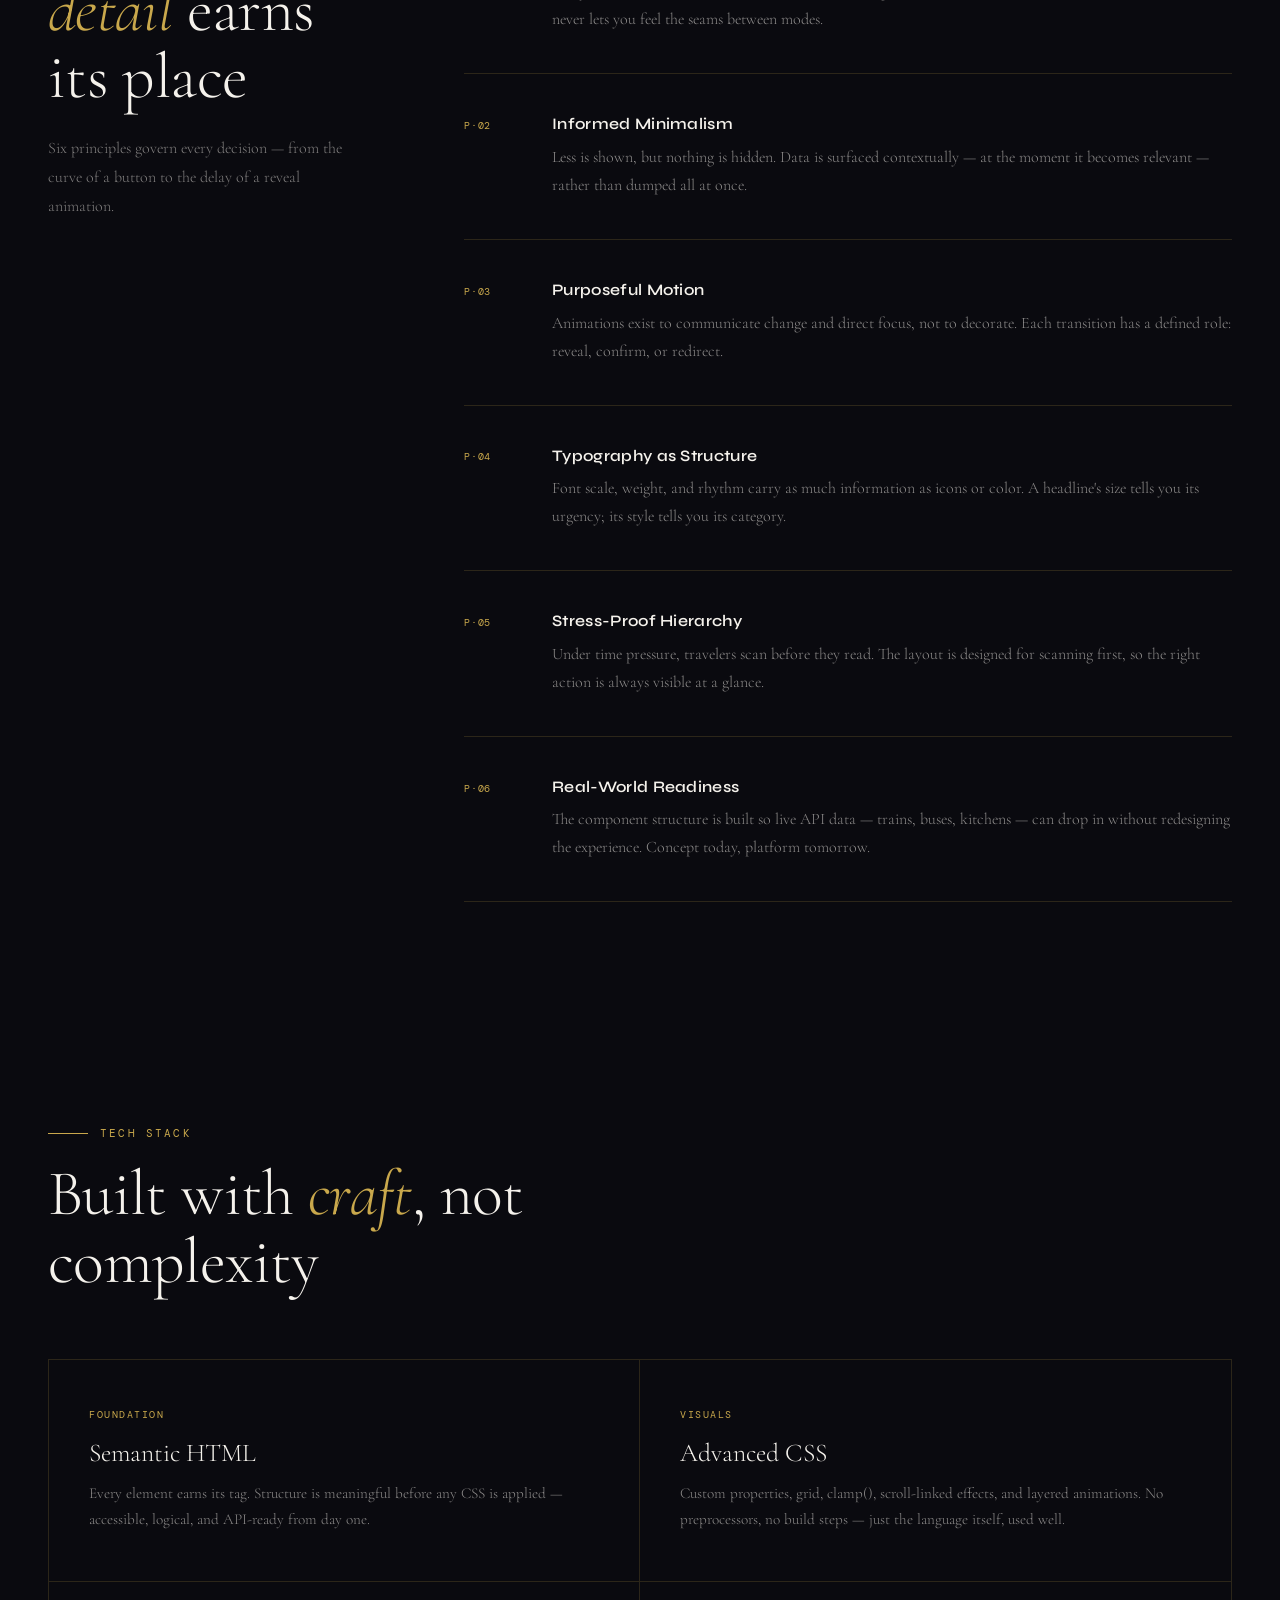
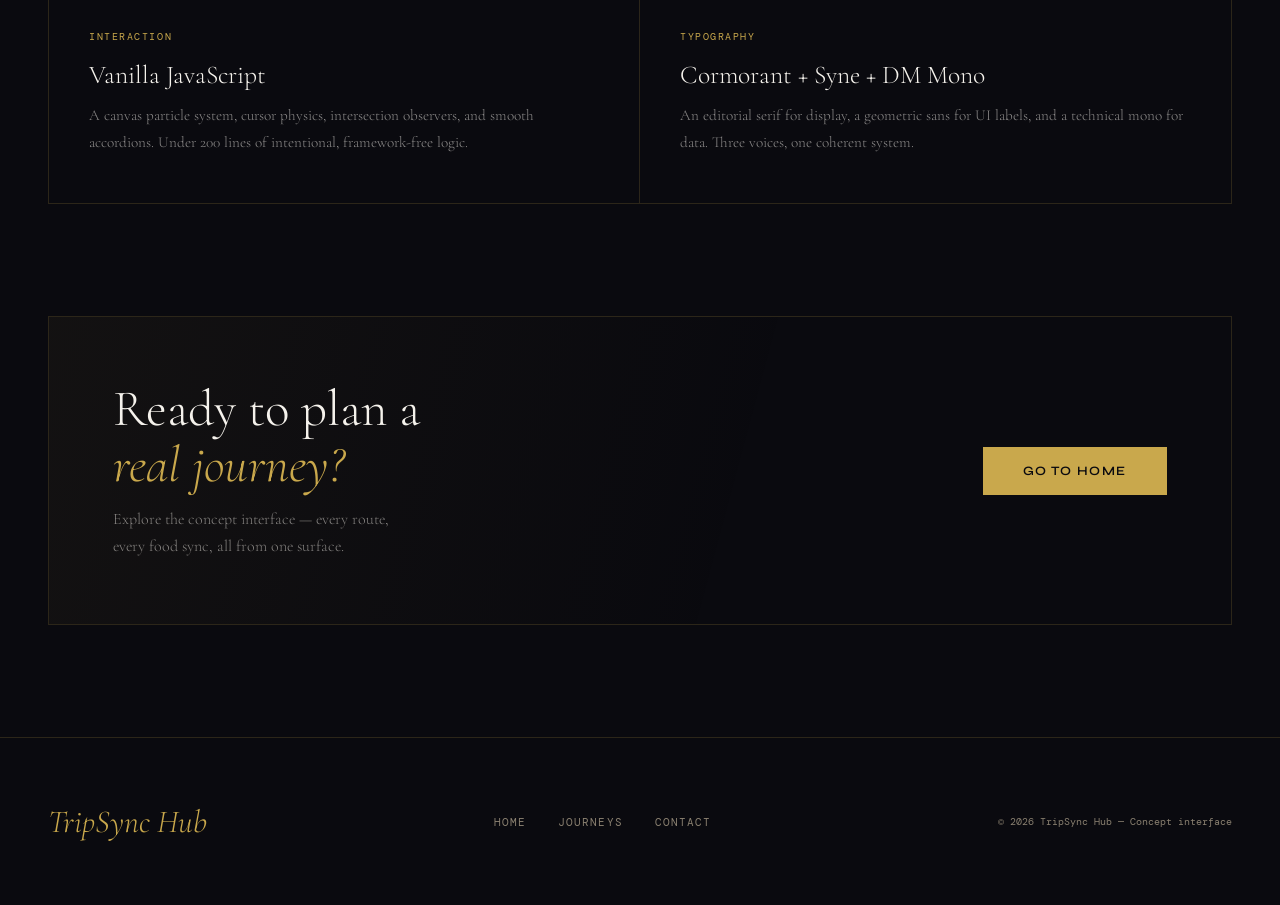
==== commit 066ec275: "Link external stylesheet and update footer logo Removed inline styles and linked to an external styl" ====
--- a/about.html
+++ b/about.html
@@ -7,397 +7,7 @@
   <link rel="preconnect" href="https://fonts.googleapis.com" />
   <link rel="preconnect" href="https://fonts.gstatic.com" crossorigin />
   <link href="https://fonts.googleapis.com/css2?family=Cormorant+Garamond:ital,wght@0,300;0,400;0,600;1,300;1,400&family=DM+Mono:wght@300;400;500&family=Syne:wght@400;600;700;800&display=swap" rel="stylesheet" />
-  <style>
-    *, *::before, *::after { margin: 0; padding: 0; box-sizing: border-box; }
-
-    :root {
-      --ink: #0a0a0f;
-      --paper: #f5f2ec;
-      --gold: #c9a84c;
-      --gold-light: #e8cc7a;
-      --rust: #c45c2e;
-      --teal: #1a6b6b;
-      --muted: #8a8070;
-      --border: rgba(201,168,76,0.18);
-      --ff-display: 'Cormorant Garamond', serif;
-      --ff-ui: 'Syne', sans-serif;
-      --ff-mono: 'DM Mono', monospace;
-    }
-
-    html { scroll-behavior: smooth; }
-
-    body {
-      background: var(--ink);
-      color: var(--paper);
-      font-family: var(--ff-display);
-      overflow-x: hidden;
-      cursor: none;
-    }
-
-    /* ─── CURSOR ────────────────────────────────────── */
-    #cursor-dot {
-      width: 8px; height: 8px;
-      background: var(--gold); border-radius: 50%;
-      position: fixed; top: 0; left: 0;
-      pointer-events: none; z-index: 9999;
-      transform: translate(-50%,-50%);
-      transition: transform 0.1s, background 0.3s;
-    }
-    #cursor-ring {
-      width: 36px; height: 36px;
-      border: 1px solid rgba(201,168,76,0.5); border-radius: 50%;
-      position: fixed; top: 0; left: 0;
-      pointer-events: none; z-index: 9998;
-      transform: translate(-50%,-50%);
-      transition: width 0.4s, height 0.4s, opacity 0.3s;
-    }
-    body.cursor-hover #cursor-dot { transform: translate(-50%,-50%) scale(2.5); background: var(--rust); }
-    body.cursor-hover #cursor-ring { width: 60px; height: 60px; opacity: 0.4; }
-
-    /* ─── CANVAS ────────────────────────────────────── */
-    #bg-canvas { position: fixed; inset: 0; z-index: 0; pointer-events: none; }
-
-    /* ─── NAV ───────────────────────────────────────── */
-    nav {
-      position: fixed; top: 0; left: 0; right: 0; z-index: 100;
-      display: flex; align-items: center; justify-content: space-between;
-      padding: 1.5rem 3rem;
-      background: linear-gradient(to bottom, rgba(10,10,15,0.9) 0%, transparent 100%);
-      backdrop-filter: blur(2px);
-    }
-    .nav-logo {
-      font-family: var(--ff-ui); font-size: 0.95rem;
-      font-weight: 700; letter-spacing: 0.15em; text-transform: uppercase;
-      color: var(--gold); text-decoration: none;
-    }
-    .nav-links { display: flex; gap: 2.5rem; list-style: none; }
-    .nav-links a {
-      font-family: var(--ff-mono); font-size: 0.75rem;
-      letter-spacing: 0.1em; text-transform: uppercase;
-      color: rgba(245,242,236,0.55); text-decoration: none;
-      transition: color 0.3s; position: relative;
-    }
-    .nav-links a::after {
-      content: ''; position: absolute; bottom: -4px; left: 0; right: 100%;
-      height: 1px; background: var(--gold);
-      transition: right 0.35s cubic-bezier(0.16,1,0.3,1);
-    }
-    .nav-links a:hover, .nav-links a.active { color: var(--gold); }
-    .nav-links a:hover::after, .nav-links a.active::after { right: 0; }
-
-    /* ─── PAGE ──────────────────────────────────────── */
-    .page { position: relative; z-index: 1; }
-
-    /* ─── HERO ──────────────────────────────────────── */
-    .hero {
-      min-height: 80vh; padding: 0 3rem 5rem;
-      display: flex; flex-direction: column; justify-content: flex-end;
-      position: relative; overflow: hidden;
-    }
-    .hero-breadcrumb {
-      font-family: var(--ff-mono); font-size: 0.68rem;
-      letter-spacing: 0.2em; text-transform: uppercase;
-      color: var(--gold); display: flex; align-items: center; gap: 0.6rem;
-      margin-bottom: 2rem;
-      opacity: 0; transform: translateY(20px);
-      animation: fadeUp 0.7s 0.3s forwards;
-    }
-    .hero-breadcrumb a {
-      color: var(--muted); text-decoration: none; transition: color 0.3s;
-    }
-    .hero-breadcrumb a:hover { color: var(--gold); }
-    .hero-breadcrumb .sep { color: var(--muted); }
-
-    h1.hero-title {
-      font-family: var(--ff-display);
-      font-size: clamp(4rem, 10vw, 11rem);
-      font-weight: 300; line-height: 0.9;
-      letter-spacing: -0.02em; color: var(--paper);
-      opacity: 0; transform: translateY(40px);
-      animation: fadeUp 1s 0.5s forwards;
-    }
-    h1.hero-title em { font-style: italic; color: var(--gold); }
-
-    .hero-desc {
-      max-width: 600px; margin-top: 2.5rem;
-      font-family: var(--ff-display); font-size: clamp(1rem, 1.4vw, 1.2rem);
-      font-weight: 300; line-height: 1.75; color: rgba(245,242,236,0.55);
-      opacity: 0; transform: translateY(20px);
-      animation: fadeUp 0.8s 0.9s forwards;
-    }
-
-    /* Decorative rule */
-    .hero-line {
-      position: absolute; bottom: 0; left: 3rem; right: 3rem;
-      height: 1px; background: var(--border);
-      transform: scaleX(0); transform-origin: left;
-      animation: lineGrow 1.2s 1.2s cubic-bezier(0.16,1,0.3,1) forwards;
-    }
-    @keyframes lineGrow { to { transform: scaleX(1); } }
-    @keyframes fadeUp { to { opacity: 1; transform: translateY(0); } }
-
-    /* ─── MARQUEE ───────────────────────────────────── */
-    .marquee-band {
-      overflow: hidden; border-top: 1px solid var(--border); border-bottom: 1px solid var(--border);
-      padding: 1.1rem 0; background: rgba(201,168,76,0.03);
-    }
-    .marquee-track {
-      display: flex; gap: 3rem;
-      animation: marquee 28s linear infinite; width: max-content;
-    }
-    .marquee-item {
-      font-family: var(--ff-mono); font-size: 0.7rem;
-      letter-spacing: 0.15em; text-transform: uppercase;
-      color: var(--muted); white-space: nowrap;
-      display: flex; align-items: center; gap: 1.5rem;
-    }
-    .marquee-item::after { content: '◆'; color: var(--gold); font-size: 0.45rem; }
-    @keyframes marquee { from { transform: translateX(0); } to { transform: translateX(-50%); } }
-
-    /* ─── SECTIONS ──────────────────────────────────── */
-    section { padding: 7rem 3rem; }
-    .section-eyebrow {
-      font-family: var(--ff-mono); font-size: 0.68rem;
-      letter-spacing: 0.2em; text-transform: uppercase;
-      color: var(--gold); margin-bottom: 1.25rem;
-      display: flex; align-items: center; gap: 0.75rem;
-    }
-    .section-eyebrow::before { content: ''; flex: 0 0 40px; height: 1px; background: var(--gold); }
-    h2.section-title {
-      font-family: var(--ff-display); font-size: clamp(2.8rem, 5vw, 5.5rem);
-      font-weight: 300; line-height: 1.05; letter-spacing: -0.01em;
-      color: var(--paper); max-width: 16ch;
-    }
-    h2.section-title em { font-style: italic; color: var(--gold); }
-
-    /* ─── MANIFESTO ─────────────────────────────────── */
-    #manifesto { padding-top: 6rem; }
-    .manifesto-layout {
-      display: grid; grid-template-columns: 1fr 1fr;
-      gap: 6rem; align-items: start; margin-top: 4rem;
-    }
-    .manifesto-left { position: sticky; top: 8rem; }
-    .manifesto-number {
-      font-family: var(--ff-display); font-size: 7rem;
-      font-weight: 300; color: rgba(201,168,76,0.1);
-      line-height: 1; margin-bottom: -1rem;
-    }
-    .manifesto-right { display: flex; flex-direction: column; gap: 0; }
-    .manifesto-block {
-      padding: 2.75rem 0; border-bottom: 1px solid var(--border);
-      opacity: 0; transform: translateX(25px);
-      transition: opacity 0.7s, transform 0.7s;
-    }
-    .manifesto-block:first-child { border-top: 1px solid var(--border); }
-    .manifesto-block.visible { opacity: 1; transform: translateX(0); }
-    .manifesto-block p {
-      font-family: var(--ff-display); font-size: clamp(1rem, 1.5vw, 1.2rem);
-      font-weight: 300; line-height: 1.85; color: rgba(245,242,236,0.72);
-    }
-    .manifesto-block p strong {
-      font-weight: 400; color: var(--paper);
-    }
-
-    /* ─── ARCHITECTURE ──────────────────────────────── */
-    #architecture { background: rgba(201,168,76,0.02); }
-    .arch-grid {
-      display: grid; grid-template-columns: repeat(3,1fr);
-      gap: 0; margin-top: 4rem;
-      border: 1px solid var(--border);
-    }
-    .arch-card {
-      padding: 3rem 2.5rem; border-right: 1px solid var(--border);
-      position: relative; overflow: hidden;
-      opacity: 0; transform: translateY(30px);
-      transition: opacity 0.7s, transform 0.7s, background 0.4s;
-    }
-    .arch-card:last-child { border-right: none; }
-    .arch-card.visible { opacity: 1; transform: translateY(0); }
-    .arch-card::after {
-      content: ''; position: absolute; inset: 0;
-      background: linear-gradient(135deg, rgba(201,168,76,0.06) 0%, transparent 60%);
-      opacity: 0; transition: opacity 0.4s;
-    }
-    .arch-card:hover::after { opacity: 1; }
-
-    .arch-index {
-      font-family: var(--ff-mono); font-size: 0.65rem;
-      letter-spacing: 0.15em; color: var(--gold);
-      margin-bottom: 1.5rem; display: block;
-    }
-    .arch-card h3 {
-      font-family: var(--ff-ui); font-size: 1.05rem;
-      font-weight: 600; color: var(--paper); margin-bottom: 1rem;
-      letter-spacing: 0.02em;
-    }
-    .arch-card p {
-      font-family: var(--ff-display); font-size: 1rem;
-      font-weight: 300; line-height: 1.75; color: rgba(245,242,236,0.55);
-    }
-
-    /* ─── PRINCIPLES ────────────────────────────────── */
-    .principles-layout {
-      display: grid; grid-template-columns: 320px 1fr;
-      gap: 6rem; margin-top: 4rem; align-items: start;
-    }
-    .principles-left { position: sticky; top: 8rem; }
-    .principles-left p {
-      font-family: var(--ff-display); font-size: 1rem;
-      font-weight: 300; line-height: 1.8; color: rgba(245,242,236,0.5);
-      margin-top: 1.5rem;
-    }
-    .principles-right { display: flex; flex-direction: column; }
-    .principle-row {
-      display: grid; grid-template-columns: 56px 1fr;
-      gap: 2rem; padding: 2.5rem 0; border-bottom: 1px solid var(--border);
-      opacity: 0; transform: translateY(20px);
-      transition: opacity 0.6s, transform 0.6s;
-    }
-    .principle-row.visible { opacity: 1; transform: translateY(0); }
-    .principle-num {
-      font-family: var(--ff-mono); font-size: 0.65rem;
-      color: var(--gold); letter-spacing: 0.08em; padding-top: 0.3rem;
-    }
-    .principle-content h3 {
-      font-family: var(--ff-ui); font-size: 1rem;
-      font-weight: 600; color: var(--paper);
-      margin-bottom: 0.6rem; letter-spacing: 0.02em;
-    }
-    .principle-content p {
-      font-family: var(--ff-display); font-size: 1rem;
-      font-weight: 300; line-height: 1.75; color: rgba(245,242,236,0.55);
-    }
-
-    /* ─── TECH STACK ────────────────────────────────── */
-    #tech { background: rgba(201,168,76,0.02); }
-    .tech-grid {
-      display: grid; grid-template-columns: repeat(2,1fr);
-      gap: 0; margin-top: 4rem; border: 1px solid var(--border);
-    }
-    .tech-item {
-      padding: 3rem 2.5rem; border-right: 1px solid var(--border);
-      border-bottom: 1px solid var(--border);
-      opacity: 0; transform: translateY(20px);
-      transition: opacity 0.6s, transform 0.6s;
-      position: relative; overflow: hidden;
-    }
-    .tech-item:nth-child(2n) { border-right: none; }
-    .tech-item:nth-last-child(-n+2) { border-bottom: none; }
-    .tech-item.visible { opacity: 1; transform: translateY(0); }
-    .tech-item::before {
-      content: ''; position: absolute; top: 0; left: 0; right: 100%;
-      height: 2px; background: var(--gold);
-      transition: right 0.5s cubic-bezier(0.16,1,0.3,1);
-    }
-    .tech-item:hover::before { right: 0; }
-    .tech-tag {
-      font-family: var(--ff-mono); font-size: 0.65rem;
-      letter-spacing: 0.15em; text-transform: uppercase;
-      color: var(--gold); margin-bottom: 1rem; display: block;
-    }
-    .tech-item h3 {
-      font-family: var(--ff-display); font-size: 1.6rem;
-      font-weight: 300; color: var(--paper); margin-bottom: 0.75rem;
-    }
-    .tech-item p {
-      font-family: var(--ff-display); font-size: 0.95rem;
-      font-weight: 300; line-height: 1.75; color: rgba(245,242,236,0.55);
-    }
-
-    /* ─── CTA STRIP ─────────────────────────────────── */
-    .cta-strip {
-      margin: 0 3rem 7rem; border: 1px solid var(--border);
-      padding: 4rem; display: flex;
-      justify-content: space-between; align-items: center;
-      gap: 2rem; flex-wrap: wrap;
-      position: relative; overflow: hidden;
-      opacity: 0; transform: translateY(30px);
-      transition: opacity 0.8s, transform 0.8s;
-    }
-    .cta-strip.visible { opacity: 1; transform: translateY(0); }
-    .cta-strip::before {
-      content: '';
-      position: absolute; inset: 0;
-      background: linear-gradient(105deg, rgba(201,168,76,0.05) 0%, transparent 60%);
-    }
-    .cta-left { position: relative; }
-    .cta-left h2 {
-      font-family: var(--ff-display); font-size: clamp(2rem, 4vw, 3.5rem);
-      font-weight: 300; color: var(--paper); line-height: 1.1;
-    }
-    .cta-left h2 em { font-style: italic; color: var(--gold); }
-    .cta-left p {
-      font-family: var(--ff-display); font-size: 1rem;
-      font-weight: 300; color: rgba(245,242,236,0.5);
-      margin-top: 0.75rem; max-width: 38ch; line-height: 1.7;
-    }
-    .cta-right { position: relative; flex-shrink: 0; }
-    .btn-primary {
-      font-family: var(--ff-ui); font-size: 0.8rem;
-      font-weight: 600; letter-spacing: 0.12em; text-transform: uppercase;
-      padding: 1rem 2.5rem; border: none;
-      background: var(--gold); color: var(--ink);
-      cursor: none; position: relative; overflow: hidden;
-      transition: transform 0.3s, box-shadow 0.3s;
-      display: inline-block; text-decoration: none;
-    }
-    .btn-primary::before {
-      content: ''; position: absolute; inset: 0;
-      background: var(--gold-light); transform: translateX(-101%);
-      transition: transform 0.45s cubic-bezier(0.16,1,0.3,1);
-    }
-    .btn-primary:hover::before { transform: translateX(0); }
-    .btn-primary:hover { transform: translateY(-2px); box-shadow: 0 12px 40px rgba(201,168,76,0.3); }
-    .btn-primary span { position: relative; z-index: 1; }
-
-    /* ─── FOOTER ────────────────────────────────────── */
-    footer {
-      padding: 4rem 3rem; border-top: 1px solid var(--border);
-      display: flex; justify-content: space-between; align-items: center;
-      flex-wrap: wrap; gap: 1rem;
-    }
-    .footer-logo {
-      font-family: var(--ff-display); font-size: 2rem;
-      font-weight: 300; font-style: italic; color: var(--gold);
-    }
-    .footer-links { display: flex; gap: 2rem; }
-    .footer-links a {
-      font-family: var(--ff-mono); font-size: 0.68rem;
-      letter-spacing: 0.1em; text-transform: uppercase;
-      color: var(--muted); text-decoration: none; transition: color 0.3s;
-    }
-    .footer-links a:hover { color: var(--gold); }
-    .footer-copy { font-family: var(--ff-mono); font-size: 0.65rem; color: var(--muted); }
-
-    /* ─── SCROLL REVEAL ─────────────────────────────── */
-    .reveal {
-      opacity: 0; transform: translateY(30px);
-      transition: opacity 0.8s cubic-bezier(0.16,1,0.3,1), transform 0.8s cubic-bezier(0.16,1,0.3,1);
-    }
-    .reveal.visible { opacity: 1; transform: translateY(0); }
-    .reveal.d1 { transition-delay: 0.1s; }
-    .reveal.d2 { transition-delay: 0.2s; }
-    .reveal.d3 { transition-delay: 0.3s; }
-
-    /* ─── RESPONSIVE ────────────────────────────────── */
-    @media (max-width: 900px) {
-      nav { padding: 1.25rem 1.5rem; }
-      .hero, section { padding-left: 1.5rem; padding-right: 1.5rem; }
-      .manifesto-layout { grid-template-columns: 1fr; }
-      .manifesto-left { position: relative; top: 0; }
-      .manifesto-number { font-size: 4rem; }
-      .arch-grid { grid-template-columns: 1fr; }
-      .arch-card { border-right: none; border-bottom: 1px solid var(--border); }
-      .arch-card:last-child { border-bottom: none; }
-      .principles-layout { grid-template-columns: 1fr; }
-      .principles-left { position: relative; top: 0; }
-      .tech-grid { grid-template-columns: 1fr; }
-      .tech-item { border-right: none !important; border-bottom: 1px solid var(--border) !important; }
-      .tech-item:last-child { border-bottom: none !important; }
-      .cta-strip { margin: 0 1.5rem 5rem; padding: 2.5rem; }
-      footer { flex-direction: column; align-items: flex-start; }
-    }
-  </style>
+  <link rel="stylesheet" href="style.css" />
 </head>
 <body>
 
@@ -615,7 +225,7 @@
 
     <!-- FOOTER -->
     <footer>
-      <div class="footer-logo">TripSync Hub</div>
+      <a href="index.html" class="footer-logo">TripSync Hub</a>
       <div class="footer-links">
         <a href="index.html">Home</a>
         <a href="about.html">Journeys</a>
--- a/style.css
+++ b/style.css
@@ -0,0 +1,1333 @@
+/* ================================================================
+   TRIPSYNC HUB — UNIFIED DESIGN SYSTEM
+   Cormorant Garamond · Syne · DM Mono
+   Ink Black · Gold · Rust · Teal
+   ================================================================ */
+
+@import url('https://fonts.googleapis.com/css2?family=Cormorant+Garamond:ital,wght@0,300;0,400;0,600;1,300;1,400&family=DM+Mono:wght@300;400;500&family=Syne:wght@400;600;700;800&display=swap');
+
+/* ================================================================
+   DESIGN TOKENS
+   ================================================================ */
+:root {
+  /* Colors */
+  --ink:          #0a0a0f;
+  --ink-deep:     #060609;
+  --paper:        #f5f2ec;
+  --warm:         #f0ebe0;
+  --gold:         #c9a84c;
+  --gold-light:   #e8cc7a;
+  --gold-dim:     rgba(201, 168, 76, 0.18);
+  --rust:         #c45c2e;
+  --teal:         #1a6b6b;
+  --muted:        #8a8070;
+  --border:       rgba(201, 168, 76, 0.18);
+  --border-soft:  rgba(245, 242, 236, 0.07);
+
+  /* Typography */
+  --ff-display:   'Cormorant Garamond', serif;
+  --ff-ui:        'Syne', sans-serif;
+  --ff-mono:      'DM Mono', monospace;
+
+  /* Spacing */
+  --pad-x:        3rem;
+  --pad-y:        7rem;
+
+  /* Easing */
+  --ease-spring:  cubic-bezier(0.16, 1, 0.3, 1);
+  --ease-smooth:  cubic-bezier(0.4, 0, 0.2, 1);
+}
+
+/* ================================================================
+   RESET & BASE
+   ================================================================ */
+*, *::before, *::after {
+  margin: 0; padding: 0; box-sizing: border-box;
+}
+
+html {
+  scroll-behavior: smooth;
+  font-size: 16px;
+}
+
+body {
+  background: var(--ink);
+  color: var(--paper);
+  font-family: var(--ff-display);
+  overflow-x: hidden;
+  cursor: none;
+  -webkit-font-smoothing: antialiased;
+  -moz-osx-font-smoothing: grayscale;
+}
+
+::selection {
+  background: rgba(201, 168, 76, 0.3);
+  color: var(--paper);
+}
+
+img, svg { display: block; max-width: 100%; }
+
+a { color: inherit; text-decoration: none; }
+
+/* ================================================================
+   CUSTOM CURSOR
+   ================================================================ */
+#cursor-dot {
+  width: 8px; height: 8px;
+  background: var(--gold);
+  border-radius: 50%;
+  position: fixed; top: 0; left: 0;
+  pointer-events: none; z-index: 9999;
+  transform: translate(-50%, -50%);
+  transition: transform 0.1s var(--ease-smooth),
+              width 0.3s var(--ease-spring),
+              height 0.3s var(--ease-spring),
+              background 0.3s;
+}
+
+#cursor-ring {
+  width: 36px; height: 36px;
+  border: 1px solid rgba(201, 168, 76, 0.5);
+  border-radius: 50%;
+  position: fixed; top: 0; left: 0;
+  pointer-events: none; z-index: 9998;
+  transform: translate(-50%, -50%);
+  transition: width 0.4s var(--ease-spring),
+              height 0.4s var(--ease-spring),
+              opacity 0.3s;
+}
+
+body.cursor-hover #cursor-dot {
+  transform: translate(-50%, -50%) scale(2.5);
+  background: var(--rust);
+}
+body.cursor-hover #cursor-ring {
+  width: 60px; height: 60px; opacity: 0.4;
+}
+
+/* ================================================================
+   GENERATIVE CANVAS BACKGROUND
+   ================================================================ */
+#bg-canvas {
+  position: fixed; inset: 0; z-index: 0;
+  pointer-events: none;
+}
+
+/* ================================================================
+   NAVIGATION
+   ================================================================ */
+nav {
+  position: fixed; top: 0; left: 0; right: 0; z-index: 100;
+  display: flex; align-items: center; justify-content: space-between;
+  padding: 1.5rem var(--pad-x);
+  background: linear-gradient(to bottom, rgba(10,10,15,0.92) 0%, transparent 100%);
+  backdrop-filter: blur(4px);
+  -webkit-backdrop-filter: blur(4px);
+}
+
+.nav-logo {
+  font-family: var(--ff-ui);
+  font-size: 0.95rem; font-weight: 700;
+  letter-spacing: 0.15em; text-transform: uppercase;
+  color: var(--gold); text-decoration: none;
+  transition: opacity 0.3s;
+}
+.nav-logo:hover { opacity: 0.75; }
+
+.nav-links {
+  display: flex; gap: 2.5rem; list-style: none;
+}
+
+.nav-links a {
+  font-family: var(--ff-mono);
+  font-size: 0.75rem; letter-spacing: 0.1em; text-transform: uppercase;
+  color: rgba(245, 242, 236, 0.5);
+  text-decoration: none; transition: color 0.3s;
+  position: relative; padding-bottom: 2px;
+}
+
+.nav-links a::after {
+  content: '';
+  position: absolute; bottom: -4px; left: 0; right: 100%;
+  height: 1px; background: var(--gold);
+  transition: right 0.35s var(--ease-spring);
+}
+
+.nav-links a:hover,
+.nav-links a.active { color: var(--gold); }
+
+.nav-links a:hover::after,
+.nav-links a.active::after { right: 0; }
+
+/* ================================================================
+   PAGE WRAPPER
+   ================================================================ */
+.page {
+  position: relative; z-index: 1;
+  min-height: 100vh;
+}
+
+/* ================================================================
+   SECTION BASE
+   ================================================================ */
+section {
+  padding: var(--pad-y) var(--pad-x);
+  position: relative;
+}
+
+/* ================================================================
+   SECTION EYEBROW
+   ================================================================ */
+.section-eyebrow {
+  font-family: var(--ff-mono);
+  font-size: 0.68rem; letter-spacing: 0.2em; text-transform: uppercase;
+  color: var(--gold); margin-bottom: 1.25rem;
+  display: flex; align-items: center; gap: 0.75rem;
+}
+.section-eyebrow::before {
+  content: '';
+  flex: 0 0 40px; height: 1px; background: var(--gold);
+}
+
+/* ================================================================
+   SECTION TITLES
+   ================================================================ */
+h2.section-title {
+  font-family: var(--ff-display);
+  font-size: clamp(2.8rem, 5vw, 5.5rem);
+  font-weight: 300; line-height: 1.05;
+  letter-spacing: -0.01em;
+  color: var(--paper); max-width: 16ch;
+}
+h2.section-title em {
+  font-style: italic; color: var(--gold);
+}
+
+/* ================================================================
+   HERO — SHARED
+   ================================================================ */
+.hero {
+  min-height: 100vh;
+  padding: 0 var(--pad-x) 5rem;
+  display: flex; flex-direction: column; justify-content: flex-end;
+  position: relative; overflow: hidden;
+}
+
+.hero-breadcrumb {
+  font-family: var(--ff-mono); font-size: 0.68rem;
+  letter-spacing: 0.2em; text-transform: uppercase;
+  color: var(--gold); display: flex; align-items: center; gap: 0.6rem;
+  margin-bottom: 2rem;
+  opacity: 0; transform: translateY(20px);
+  animation: fadeUp 0.7s 0.3s forwards;
+}
+.hero-breadcrumb a { color: var(--muted); transition: color 0.3s; }
+.hero-breadcrumb a:hover { color: var(--gold); }
+.hero-breadcrumb .sep { color: var(--muted); }
+
+h1.hero-title {
+  font-family: var(--ff-display);
+  font-size: clamp(4.5rem, 11vw, 12rem);
+  font-weight: 300; line-height: 0.88;
+  letter-spacing: -0.02em; color: var(--paper);
+  opacity: 0; transform: translateY(40px);
+  animation: fadeUp 1s 0.5s forwards;
+}
+h1.hero-title em {
+  font-style: italic; color: var(--gold); font-weight: 300;
+}
+
+.hero-desc {
+  font-family: var(--ff-display);
+  font-size: clamp(1rem, 1.5vw, 1.2rem);
+  font-weight: 300; color: rgba(245, 242, 236, 0.5);
+  max-width: 52ch; line-height: 1.75;
+  opacity: 0; transform: translateY(20px);
+  animation: fadeUp 0.8s 0.9s forwards;
+}
+
+.hero-line {
+  position: absolute; bottom: 0; left: var(--pad-x); right: var(--pad-x);
+  height: 1px; background: var(--border);
+  transform: scaleX(0); transform-origin: left;
+  animation: lineGrow 1.2s 1.2s var(--ease-spring) forwards;
+}
+
+/* ================================================================
+   HOME HERO SPECIFICS
+   ================================================================ */
+.hero-body {
+  display: flex; flex-direction: column; justify-content: center;
+  padding-top: 8rem; max-width: 900px;
+}
+
+.hero-eyebrow {
+  font-family: var(--ff-mono); font-size: 0.72rem;
+  letter-spacing: 0.2em; text-transform: uppercase;
+  color: var(--gold); display: flex; align-items: center; gap: 0.75rem;
+  margin-bottom: 2rem;
+  opacity: 0; transform: translateY(20px);
+  animation: fadeUp 0.8s 0.3s forwards;
+}
+
+.hero-sub {
+  font-family: var(--ff-display);
+  font-size: clamp(1rem, 1.5vw, 1.25rem);
+  font-weight: 300; color: rgba(245, 242, 236, 0.55);
+  max-width: 56ch; line-height: 1.75;
+  margin-top: 2.5rem;
+  opacity: 0; transform: translateY(20px);
+  animation: fadeUp 0.8s 0.9s forwards;
+}
+
+.hero-cta {
+  display: flex; gap: 1.25rem; margin-top: 3rem;
+  flex-wrap: wrap;
+  opacity: 0; transform: translateY(20px);
+  animation: fadeUp 0.8s 1.1s forwards;
+}
+
+/* Hero metrics bar */
+.hero-metrics {
+  display: grid; grid-template-columns: repeat(3, 1fr);
+  border-top: 1px solid var(--border);
+  opacity: 0; animation: fadeUp 0.8s 1.3s forwards;
+}
+
+.metric-item { padding: 1.75rem 0; }
+.metric-item + .metric-item {
+  border-left: 1px solid var(--border); padding-left: 2rem;
+}
+
+.metric-label {
+  font-family: var(--ff-mono); font-size: 0.65rem;
+  letter-spacing: 0.15em; text-transform: uppercase;
+  color: var(--muted); margin-bottom: 0.4rem;
+}
+.metric-value {
+  font-family: var(--ff-display); font-size: 2.4rem;
+  font-weight: 300; color: var(--paper); line-height: 1;
+}
+.metric-value span { font-size: 1rem; font-weight: 300; color: var(--gold); }
+.metric-sub {
+  font-family: var(--ff-mono); font-size: 0.65rem;
+  color: var(--muted); margin-top: 0.3rem;
+}
+
+/* ================================================================
+   PULSE DOT
+   ================================================================ */
+.pulse-dot {
+  width: 6px; height: 6px;
+  background: var(--gold); border-radius: 50%;
+  position: relative; flex-shrink: 0;
+}
+.pulse-dot::after {
+  content: '';
+  position: absolute; inset: -4px; border-radius: 50%;
+  border: 1px solid var(--gold);
+  animation: pulseRing 2s infinite;
+}
+
+/* ================================================================
+   MARQUEE BAND
+   ================================================================ */
+.marquee-band {
+  overflow: hidden;
+  border-top: 1px solid var(--border);
+  border-bottom: 1px solid var(--border);
+  padding: 1.1rem 0;
+  background: rgba(201, 168, 76, 0.025);
+}
+.marquee-track {
+  display: flex; gap: 3rem;
+  animation: marquee 24s linear infinite;
+  width: max-content;
+}
+.marquee-item {
+  font-family: var(--ff-mono); font-size: 0.7rem;
+  letter-spacing: 0.15em; text-transform: uppercase;
+  color: var(--muted); white-space: nowrap;
+  display: flex; align-items: center; gap: 1.5rem;
+}
+.marquee-item::after {
+  content: '◆'; color: var(--gold); font-size: 0.45rem;
+}
+
+/* ================================================================
+   BUTTONS
+   ================================================================ */
+.btn-primary {
+  font-family: var(--ff-ui); font-size: 0.8rem;
+  font-weight: 600; letter-spacing: 0.12em; text-transform: uppercase;
+  padding: 1rem 2.5rem; border: none;
+  background: var(--gold); color: var(--ink);
+  cursor: none; position: relative; overflow: hidden;
+  transition: transform 0.3s, box-shadow 0.3s;
+  display: inline-flex; align-items: center;
+}
+.btn-primary::before {
+  content: ''; position: absolute; inset: 0;
+  background: var(--gold-light); transform: translateX(-101%);
+  transition: transform 0.45s var(--ease-spring);
+}
+.btn-primary:hover::before { transform: translateX(0); }
+.btn-primary:hover {
+  transform: translateY(-2px);
+  box-shadow: 0 12px 40px rgba(201, 168, 76, 0.3);
+}
+.btn-primary span { position: relative; z-index: 1; }
+
+.btn-ghost {
+  font-family: var(--ff-ui); font-size: 0.8rem;
+  font-weight: 600; letter-spacing: 0.12em; text-transform: uppercase;
+  padding: 1rem 2.5rem; background: transparent;
+  border: 1px solid rgba(201, 168, 76, 0.4);
+  color: var(--gold); cursor: none;
+  transition: border-color 0.3s, color 0.3s, transform 0.3s;
+  display: inline-flex; align-items: center;
+}
+.btn-ghost:hover {
+  border-color: var(--gold); color: var(--paper);
+  transform: translateY(-2px);
+}
+
+/* Submit button (contact) */
+.btn-submit {
+  margin-top: 2.5rem; align-self: flex-start;
+  font-family: var(--ff-ui); font-size: 0.8rem;
+  font-weight: 600; letter-spacing: 0.12em; text-transform: uppercase;
+  padding: 1.1rem 3rem; border: none;
+  background: var(--gold); color: var(--ink);
+  cursor: none; position: relative; overflow: hidden;
+  transition: transform 0.3s, box-shadow 0.3s;
+}
+.btn-submit::before {
+  content: ''; position: absolute; inset: 0;
+  background: var(--gold-light); transform: translateX(-101%);
+  transition: transform 0.45s var(--ease-spring);
+}
+.btn-submit:hover::before { transform: translateX(0); }
+.btn-submit:hover {
+  transform: translateY(-2px);
+  box-shadow: 0 12px 40px rgba(201, 168, 76, 0.3);
+}
+.btn-submit span { position: relative; z-index: 1; }
+
+/* ================================================================
+   HOW IT WORKS — INDEX
+   ================================================================ */
+.how-layout {
+  display: grid; grid-template-columns: 1fr 1fr;
+  gap: 5rem; align-items: start; margin-top: 5rem;
+}
+.how-left { position: sticky; top: 8rem; }
+.how-right { display: flex; flex-direction: column; }
+
+.step-row {
+  display: grid; grid-template-columns: 60px 1fr;
+  gap: 2rem; padding: 2.5rem 0;
+  border-bottom: 1px solid var(--border);
+  opacity: 0; transform: translateX(30px);
+  transition: opacity 0.7s var(--ease-spring),
+              transform 0.7s var(--ease-spring);
+}
+.step-row.visible { opacity: 1; transform: translateX(0); }
+
+.step-number {
+  font-family: var(--ff-mono); font-size: 0.7rem;
+  color: var(--gold); padding-top: 0.25rem; letter-spacing: 0.05em;
+}
+.step-content h3 {
+  font-family: var(--ff-ui); font-size: 1.1rem;
+  font-weight: 600; color: var(--paper); margin-bottom: 0.75rem;
+  letter-spacing: 0.02em;
+}
+.step-content p {
+  font-family: var(--ff-display); font-size: 1.05rem;
+  font-weight: 300; line-height: 1.75;
+  color: rgba(245, 242, 236, 0.6);
+}
+
+/* ================================================================
+   ROUTE LIST — INDEX
+   ================================================================ */
+#routes { background: rgba(201, 168, 76, 0.02); }
+
+.routes-header {
+  display: flex; justify-content: space-between; align-items: flex-end;
+  margin-bottom: 4rem;
+}
+.routes-count {
+  font-family: var(--ff-mono); font-size: 0.7rem;
+  color: var(--muted); letter-spacing: 0.1em;
+  align-self: flex-end; padding-bottom: 0.5rem;
+}
+
+.route-list { display: flex; flex-direction: column; }
+
+.route-entry {
+  display: grid; grid-template-columns: 120px 1fr auto;
+  align-items: center; gap: 3rem;
+  padding: 2.5rem 0; border-top: 1px solid var(--border);
+  cursor: none; position: relative; overflow: hidden;
+  opacity: 0; transform: translateY(20px);
+  transition: opacity 0.6s var(--ease-spring),
+              transform 0.6s var(--ease-spring),
+              background 0.3s;
+}
+.route-entry:last-child { border-bottom: 1px solid var(--border); }
+.route-entry.visible { opacity: 1; transform: translateY(0); }
+.route-entry::before {
+  content: ''; position: absolute; left: -100%; top: 0; bottom: 0;
+  width: 100%; background: rgba(201, 168, 76, 0.04);
+  transition: left 0.5s var(--ease-spring);
+}
+.route-entry:hover::before { left: 0; }
+
+.route-badge {
+  font-family: var(--ff-mono); font-size: 0.65rem;
+  letter-spacing: 0.12em; text-transform: uppercase;
+  padding: 0.35rem 0.9rem; border: 1px solid currentColor;
+  display: inline-block; width: fit-content;
+}
+.badge-mixed { color: var(--gold); }
+.badge-rail  { color: var(--teal); }
+.badge-bus   { color: var(--rust); }
+
+.route-main h3 {
+  font-family: var(--ff-display);
+  font-size: clamp(1.5rem, 2.5vw, 2.2rem);
+  font-weight: 300; color: var(--paper); margin-bottom: 0.5rem;
+}
+.route-main p {
+  font-family: var(--ff-display); font-size: 0.95rem;
+  font-weight: 300; color: rgba(245, 242, 236, 0.5); line-height: 1.6;
+}
+.route-stats {
+  text-align: right; display: flex; flex-direction: column; gap: 0.4rem;
+}
+.route-duration {
+  font-family: var(--ff-display); font-size: 2rem;
+  font-weight: 300; color: var(--paper);
+}
+.route-tags {
+  display: flex; flex-wrap: wrap; justify-content: flex-end; gap: 0.4rem;
+  margin-top: 0.4rem;
+}
+.route-tag {
+  font-family: var(--ff-mono); font-size: 0.6rem;
+  letter-spacing: 0.08em; text-transform: uppercase;
+  padding: 0.2rem 0.5rem; background: rgba(245, 242, 236, 0.06);
+  color: var(--muted); border-radius: 2px;
+}
+.route-arrow {
+  font-size: 1.5rem; color: var(--gold);
+  opacity: 0; transform: translateX(-8px);
+  transition: opacity 0.3s, transform 0.3s;
+}
+.route-entry:hover .route-arrow { opacity: 1; transform: translateX(0); }
+
+/* ================================================================
+   PLANS GRID — INDEX
+   ================================================================ */
+.plans-grid {
+  display: grid; grid-template-columns: repeat(3, 1fr);
+  gap: 0; margin-top: 4rem;
+  border: 1px solid var(--border);
+}
+.plan-card {
+  padding: 3rem 2.5rem; border-right: 1px solid var(--border);
+  position: relative; overflow: hidden;
+  opacity: 0; transform: translateY(30px);
+  transition: opacity 0.7s var(--ease-spring),
+              transform 0.7s var(--ease-spring),
+              background 0.4s;
+}
+.plan-card:last-child { border-right: none; }
+.plan-card.visible { opacity: 1; transform: translateY(0); }
+.plan-card::after {
+  content: ''; position: absolute; inset: 0;
+  background: linear-gradient(135deg, rgba(201,168,76,0.06) 0%, transparent 60%);
+  opacity: 0; transition: opacity 0.4s;
+}
+.plan-card:hover::after { opacity: 1; }
+.plan-card.featured { background: rgba(201, 168, 76, 0.04); }
+
+.plan-tag {
+  font-family: var(--ff-mono); font-size: 0.65rem;
+  letter-spacing: 0.15em; text-transform: uppercase;
+  color: var(--gold); margin-bottom: 1.5rem; display: block;
+}
+.plan-title {
+  font-family: var(--ff-display); font-size: 1.8rem;
+  font-weight: 300; color: var(--paper); line-height: 1.15;
+  margin-bottom: 1rem;
+}
+.plan-desc {
+  font-family: var(--ff-display); font-size: 0.95rem;
+  font-weight: 300; color: rgba(245, 242, 236, 0.55);
+  line-height: 1.7; margin-bottom: 2rem;
+}
+.plan-features { list-style: none; display: flex; flex-direction: column; gap: 0.7rem; }
+.plan-features li {
+  font-family: var(--ff-mono); font-size: 0.7rem;
+  letter-spacing: 0.05em; color: rgba(245, 242, 236, 0.6);
+  display: flex; align-items: center; gap: 0.6rem;
+}
+.plan-features li::before { content: '→'; color: var(--gold); }
+
+/* ================================================================
+   STORIES — INDEX
+   ================================================================ */
+#stories { background: rgba(10, 10, 15, 0.7); }
+
+.stories-layout {
+  display: grid; grid-template-columns: 1fr 1fr;
+  gap: 0; margin-top: 4rem;
+  border: 1px solid var(--border);
+}
+.story-item {
+  padding: 3.5rem; border-right: 1px solid var(--border);
+  border-bottom: 1px solid var(--border);
+  opacity: 0; transform: translateY(20px);
+  transition: opacity 0.7s var(--ease-spring),
+              transform 0.7s var(--ease-spring);
+}
+.story-item:nth-child(2n) { border-right: none; }
+.story-item:nth-last-child(-n+2) { border-bottom: none; }
+.story-item.visible { opacity: 1; transform: translateY(0); }
+.story-item.wide { grid-column: span 2; }
+
+.story-avatar-row {
+  display: flex; align-items: center; gap: 1rem; margin-bottom: 1.75rem;
+}
+.avatar-circle {
+  width: 44px; height: 44px; border-radius: 50%;
+  background: rgba(201, 168, 76, 0.1); border: 1px solid var(--border);
+  display: flex; align-items: center; justify-content: center;
+  font-family: var(--ff-ui); font-size: 0.7rem; font-weight: 700;
+  color: var(--gold); letter-spacing: 0.05em; flex-shrink: 0;
+}
+.avatar-info .name {
+  font-family: var(--ff-ui); font-size: 0.8rem;
+  font-weight: 600; color: var(--paper);
+}
+.avatar-info .role {
+  font-family: var(--ff-mono); font-size: 0.62rem;
+  letter-spacing: 0.08em; color: var(--muted);
+}
+.story-quote {
+  font-family: var(--ff-display);
+  font-size: clamp(1rem, 1.5vw, 1.2rem);
+  font-style: italic; font-weight: 300;
+  color: rgba(245, 242, 236, 0.8); line-height: 1.75;
+}
+.story-quote::before {
+  content: '"'; color: var(--gold); font-size: 2rem;
+  line-height: 0; vertical-align: -0.4em; margin-right: 0.1em;
+}
+
+/* ================================================================
+   FAQ — INDEX
+   ================================================================ */
+.faq-list { margin-top: 4rem; }
+
+.faq-item {
+  border-bottom: 1px solid var(--border);
+  opacity: 0; transform: translateY(15px);
+  transition: opacity 0.6s var(--ease-spring),
+              transform 0.6s var(--ease-spring);
+}
+.faq-item.visible { opacity: 1; transform: translateY(0); }
+
+.faq-trigger {
+  width: 100%; display: flex; justify-content: space-between;
+  align-items: center; padding: 2rem 0;
+  background: none; border: none; cursor: none;
+  text-align: left; gap: 2rem;
+}
+.faq-trigger h3 {
+  font-family: var(--ff-display);
+  font-size: clamp(1.1rem, 1.8vw, 1.5rem);
+  font-weight: 300; color: var(--paper); transition: color 0.3s;
+}
+.faq-trigger:hover h3 { color: var(--gold); }
+
+.faq-icon-wrap {
+  flex-shrink: 0; width: 36px; height: 36px;
+  border: 1px solid var(--border); border-radius: 50%;
+  display: flex; align-items: center; justify-content: center;
+  color: var(--gold); font-size: 1.1rem;
+  transition: transform 0.4s, border-color 0.3s, background 0.3s;
+}
+.faq-item.open .faq-icon-wrap {
+  transform: rotate(45deg);
+  border-color: var(--gold); background: rgba(201, 168, 76, 0.1);
+}
+.faq-body {
+  max-height: 0; overflow: hidden;
+  transition: max-height 0.5s var(--ease-spring), padding 0.4s;
+}
+.faq-item.open .faq-body { max-height: 300px; padding-bottom: 2rem; }
+.faq-body p {
+  font-family: var(--ff-display); font-size: 1rem;
+  font-weight: 300; color: rgba(245, 242, 236, 0.6);
+  line-height: 1.8; max-width: 70ch;
+}
+
+/* ================================================================
+   ABOUT / JOURNEYS — MANIFESTO
+   ================================================================ */
+.manifesto-layout {
+  display: grid; grid-template-columns: 1fr 1fr;
+  gap: 6rem; align-items: start; margin-top: 4rem;
+}
+.manifesto-left { position: sticky; top: 8rem; }
+.manifesto-number {
+  font-family: var(--ff-display); font-size: 7rem;
+  font-weight: 300; color: rgba(201, 168, 76, 0.1);
+  line-height: 1; margin-bottom: -1rem;
+}
+.manifesto-right { display: flex; flex-direction: column; }
+
+.manifesto-block {
+  padding: 2.75rem 0; border-bottom: 1px solid var(--border);
+  opacity: 0; transform: translateX(25px);
+  transition: opacity 0.7s var(--ease-spring),
+              transform 0.7s var(--ease-spring);
+}
+.manifesto-block:first-child { border-top: 1px solid var(--border); }
+.manifesto-block.visible { opacity: 1; transform: translateX(0); }
+.manifesto-block p {
+  font-family: var(--ff-display);
+  font-size: clamp(1rem, 1.5vw, 1.2rem);
+  font-weight: 300; line-height: 1.85; color: rgba(245, 242, 236, 0.72);
+}
+.manifesto-block p strong { font-weight: 400; color: var(--paper); }
+
+/* ================================================================
+   ARCHITECTURE GRID — ABOUT + INDEX (shared)
+   ================================================================ */
+.arch-grid {
+  display: grid; grid-template-columns: repeat(3, 1fr);
+  gap: 0; margin-top: 4rem;
+  border: 1px solid var(--border);
+}
+.arch-card {
+  padding: 3rem 2.5rem; border-right: 1px solid var(--border);
+  position: relative; overflow: hidden;
+  opacity: 0; transform: translateY(30px);
+  transition: opacity 0.7s var(--ease-spring),
+              transform 0.7s var(--ease-spring),
+              background 0.4s;
+}
+.arch-card:last-child { border-right: none; }
+.arch-card.visible { opacity: 1; transform: translateY(0); }
+.arch-card::after {
+  content: ''; position: absolute; inset: 0;
+  background: linear-gradient(135deg, rgba(201,168,76,0.06) 0%, transparent 60%);
+  opacity: 0; transition: opacity 0.4s;
+}
+.arch-card:hover::after { opacity: 1; }
+
+.arch-index {
+  font-family: var(--ff-mono); font-size: 0.65rem;
+  letter-spacing: 0.15em; color: var(--gold);
+  margin-bottom: 1.5rem; display: block;
+}
+.arch-card h3 {
+  font-family: var(--ff-ui); font-size: 1.05rem;
+  font-weight: 600; color: var(--paper); margin-bottom: 1rem;
+  letter-spacing: 0.02em;
+}
+.arch-card p {
+  font-family: var(--ff-display); font-size: 1rem;
+  font-weight: 300; line-height: 1.75; color: rgba(245, 242, 236, 0.55);
+}
+
+/* ================================================================
+   PRINCIPLES — ABOUT
+   ================================================================ */
+.principles-layout {
+  display: grid; grid-template-columns: 320px 1fr;
+  gap: 6rem; margin-top: 4rem; align-items: start;
+}
+.principles-left { position: sticky; top: 8rem; }
+.principles-left p {
+  font-family: var(--ff-display); font-size: 1rem;
+  font-weight: 300; line-height: 1.8; color: rgba(245, 242, 236, 0.5);
+  margin-top: 1.5rem;
+}
+.principles-right { display: flex; flex-direction: column; }
+
+.principle-row {
+  display: grid; grid-template-columns: 56px 1fr;
+  gap: 2rem; padding: 2.5rem 0;
+  border-bottom: 1px solid var(--border);
+  opacity: 0; transform: translateY(20px);
+  transition: opacity 0.6s var(--ease-spring),
+              transform 0.6s var(--ease-spring);
+}
+.principle-row.visible { opacity: 1; transform: translateY(0); }
+
+.principle-num {
+  font-family: var(--ff-mono); font-size: 0.65rem;
+  color: var(--gold); letter-spacing: 0.08em; padding-top: 0.3rem;
+}
+.principle-content h3 {
+  font-family: var(--ff-ui); font-size: 1rem;
+  font-weight: 600; color: var(--paper); margin-bottom: 0.6rem;
+  letter-spacing: 0.02em;
+}
+.principle-content p {
+  font-family: var(--ff-display); font-size: 1rem;
+  font-weight: 300; line-height: 1.75; color: rgba(245, 242, 236, 0.55);
+}
+
+/* ================================================================
+   TECH GRID — ABOUT
+   ================================================================ */
+.tech-grid {
+  display: grid; grid-template-columns: repeat(2, 1fr);
+  gap: 0; margin-top: 4rem;
+  border: 1px solid var(--border);
+}
+.tech-item {
+  padding: 3rem 2.5rem; border-right: 1px solid var(--border);
+  border-bottom: 1px solid var(--border);
+  opacity: 0; transform: translateY(20px);
+  transition: opacity 0.6s var(--ease-spring),
+              transform 0.6s var(--ease-spring);
+  position: relative; overflow: hidden;
+}
+.tech-item:nth-child(2n)          { border-right: none; }
+.tech-item:nth-last-child(-n+2)   { border-bottom: none; }
+.tech-item.visible                 { opacity: 1; transform: translateY(0); }
+.tech-item::before {
+  content: ''; position: absolute; top: 0; left: 0; right: 100%;
+  height: 2px; background: var(--gold);
+  transition: right 0.5s var(--ease-spring);
+}
+.tech-item:hover::before { right: 0; }
+
+.tech-tag {
+  font-family: var(--ff-mono); font-size: 0.65rem;
+  letter-spacing: 0.15em; text-transform: uppercase;
+  color: var(--gold); margin-bottom: 1rem; display: block;
+}
+.tech-item h3 {
+  font-family: var(--ff-display); font-size: 1.6rem;
+  font-weight: 300; color: var(--paper); margin-bottom: 0.75rem;
+}
+.tech-item p {
+  font-family: var(--ff-display); font-size: 0.95rem;
+  font-weight: 300; line-height: 1.75; color: rgba(245, 242, 236, 0.55);
+}
+
+/* ================================================================
+   CTA STRIP — ABOUT
+   ================================================================ */
+.cta-strip {
+  margin: 0 var(--pad-x) 7rem;
+  border: 1px solid var(--border);
+  padding: 4rem; display: flex;
+  justify-content: space-between; align-items: center;
+  gap: 2rem; flex-wrap: wrap;
+  position: relative; overflow: hidden;
+  opacity: 0; transform: translateY(30px);
+  transition: opacity 0.8s var(--ease-spring),
+              transform 0.8s var(--ease-spring);
+}
+.cta-strip.visible { opacity: 1; transform: translateY(0); }
+.cta-strip::before {
+  content: ''; position: absolute; inset: 0;
+  background: linear-gradient(105deg, rgba(201,168,76,0.05) 0%, transparent 60%);
+}
+.cta-left { position: relative; }
+.cta-left h2 {
+  font-family: var(--ff-display);
+  font-size: clamp(2rem, 4vw, 3.5rem);
+  font-weight: 300; color: var(--paper); line-height: 1.1;
+}
+.cta-left h2 em { font-style: italic; color: var(--gold); }
+.cta-left p {
+  font-family: var(--ff-display); font-size: 1rem;
+  font-weight: 300; color: rgba(245, 242, 236, 0.5);
+  margin-top: 0.75rem; max-width: 38ch; line-height: 1.7;
+}
+.cta-right { position: relative; flex-shrink: 0; }
+
+/* ================================================================
+   CONTACT — HERO SPECIFICS
+   ================================================================ */
+.hero-sub-row {
+  display: flex; align-items: flex-end;
+  justify-content: space-between; gap: 2rem;
+  margin-top: 2.5rem; flex-wrap: wrap;
+  opacity: 0; animation: fadeUp 0.8s 0.9s forwards;
+}
+.hero-status {
+  font-family: var(--ff-mono); font-size: 0.65rem;
+  letter-spacing: 0.15em; text-transform: uppercase;
+  color: var(--muted); text-align: right; flex-shrink: 0;
+  display: flex; align-items: center; gap: 0.6rem;
+}
+
+/* ================================================================
+   CONTACT FORM
+   ================================================================ */
+.contact-section { padding: 6rem var(--pad-x) 10rem; }
+
+.contact-layout {
+  display: grid; grid-template-columns: 1.1fr 0.9fr;
+  gap: 5rem; align-items: start;
+}
+
+.form-head { margin-bottom: 3rem; }
+.form-title {
+  font-family: var(--ff-display);
+  font-size: clamp(2.2rem, 4vw, 4rem);
+  font-weight: 300; color: var(--paper); line-height: 1.05;
+}
+.form-title em { font-style: italic; color: var(--gold); }
+
+.contact-form { display: flex; flex-direction: column; gap: 0; }
+
+.input-group {
+  position: relative; border-bottom: 1px solid var(--border);
+  transition: border-color 0.3s;
+}
+.input-group:first-child { border-top: 1px solid var(--border); }
+.input-group:focus-within { border-color: var(--gold); }
+
+.input-group input,
+.input-group textarea,
+.input-group select {
+  width: 100%; background: transparent; border: none; outline: none;
+  font-family: var(--ff-display); font-size: 1.1rem;
+  font-weight: 300; color: var(--paper);
+  padding: 1.6rem 0 0.8rem; resize: none; -webkit-appearance: none;
+}
+.input-group textarea { min-height: 110px; }
+.input-group select { cursor: none; }
+.input-group select option { background: var(--ink); color: var(--paper); }
+
+.input-label {
+  position: absolute; top: 1.6rem; left: 0;
+  font-family: var(--ff-mono); font-size: 0.65rem;
+  letter-spacing: 0.15em; text-transform: uppercase;
+  color: var(--muted);
+  transition: top 0.3s, font-size 0.3s, color 0.3s;
+  pointer-events: none;
+}
+.input-group input:focus ~ .input-label,
+.input-group input:not(:placeholder-shown) ~ .input-label,
+.input-group textarea:focus ~ .input-label,
+.input-group textarea:not(:placeholder-shown) ~ .input-label,
+.input-group select:focus ~ .input-label,
+.input-group.filled .input-label {
+  top: 0.55rem; font-size: 0.58rem; color: var(--gold);
+}
+.input-group::after {
+  content: ''; position: absolute; bottom: -1px; left: 0; right: 100%;
+  height: 1px; background: var(--gold);
+  transition: right 0.4s var(--ease-spring);
+}
+.input-group:focus-within::after { right: 0; }
+
+/* Form success state */
+.form-success {
+  display: none; padding: 2rem;
+  border: 1px solid rgba(201, 168, 76, 0.3);
+  background: rgba(201, 168, 76, 0.05);
+  margin-top: 2rem;
+}
+.form-success.show { display: block; }
+.form-success p {
+  font-family: var(--ff-display); font-size: 1.1rem;
+  font-weight: 300; color: var(--paper); line-height: 1.7;
+}
+.form-success span { color: var(--gold); font-style: italic; }
+
+/* ================================================================
+   CONTACT INFO PANEL
+   ================================================================ */
+.info-panel { display: flex; flex-direction: column; gap: 0; }
+
+.contact-blocks { border: 1px solid var(--border); margin-bottom: 3rem; }
+
+.contact-block {
+  padding: 2rem; border-bottom: 1px solid var(--border);
+  position: relative; overflow: hidden;
+  opacity: 0; transform: translateX(20px);
+  transition: opacity 0.6s var(--ease-spring),
+              transform 0.6s var(--ease-spring),
+              background 0.3s;
+}
+.contact-block:last-child { border-bottom: none; }
+.contact-block.visible { opacity: 1; transform: translateX(0); }
+.contact-block::after {
+  content: ''; position: absolute; top: 0; left: 0; bottom: 0;
+  width: 0; background: rgba(201, 168, 76, 0.04);
+  transition: width 0.4s var(--ease-spring);
+}
+.contact-block:hover::after { width: 100%; }
+.contact-block::before {
+  content: ''; position: absolute; top: 0; left: 0; bottom: 0;
+  width: 2px; background: var(--gold);
+  transform: scaleY(0); transform-origin: bottom;
+  transition: transform 0.4s var(--ease-spring);
+}
+.contact-block:hover::before { transform: scaleY(1); }
+
+.cb-label {
+  font-family: var(--ff-mono); font-size: 0.62rem;
+  letter-spacing: 0.15em; text-transform: uppercase;
+  color: var(--muted); margin-bottom: 0.6rem; display: block;
+  position: relative; z-index: 1;
+}
+.cb-value {
+  font-family: var(--ff-display); font-size: 1.5rem;
+  font-weight: 300; color: var(--paper); line-height: 1.2;
+  position: relative; z-index: 1;
+}
+.cb-sub {
+  font-family: var(--ff-mono); font-size: 0.62rem;
+  letter-spacing: 0.08em; color: var(--muted);
+  margin-top: 0.3rem; display: block;
+  position: relative; z-index: 1;
+}
+
+/* ================================================================
+   WRITE CARDS — CONTACT
+   ================================================================ */
+.write-grid { display: flex; flex-direction: column; gap: 0; border: 1px solid var(--border); }
+
+.write-card {
+  padding: 1.75rem 2rem; border-bottom: 1px solid var(--border);
+  display: grid; grid-template-columns: 28px 1fr;
+  gap: 1rem; align-items: start;
+  opacity: 0; transform: translateY(15px);
+  transition: opacity 0.5s var(--ease-spring),
+              transform 0.5s var(--ease-spring);
+}
+.write-card:last-child { border-bottom: none; }
+.write-card.visible { opacity: 1; transform: translateY(0); }
+
+.write-icon {
+  font-family: var(--ff-mono); font-size: 0.65rem;
+  color: var(--gold); padding-top: 0.15rem;
+}
+.write-card h4 {
+  font-family: var(--ff-ui); font-size: 0.8rem;
+  font-weight: 600; color: var(--paper); margin-bottom: 0.35rem;
+  letter-spacing: 0.03em;
+}
+.write-card p {
+  font-family: var(--ff-display); font-size: 0.9rem;
+  font-weight: 300; color: rgba(245, 242, 236, 0.5); line-height: 1.6;
+}
+
+/* ================================================================
+   STATUS STRIP — CONTACT
+   ================================================================ */
+.status-strip {
+  display: grid; grid-template-columns: repeat(3, 1fr);
+  margin: 0 var(--pad-x); border: 1px solid var(--border);
+  margin-bottom: 10rem;
+}
+.status-item {
+  padding: 2.5rem 2rem; border-right: 1px solid var(--border);
+  opacity: 0; transform: translateY(20px);
+  transition: opacity 0.6s var(--ease-spring),
+              transform 0.6s var(--ease-spring);
+}
+.status-item:last-child { border-right: none; }
+.status-item.visible { opacity: 1; transform: translateY(0); }
+.status-label {
+  font-family: var(--ff-mono); font-size: 0.62rem;
+  letter-spacing: 0.15em; text-transform: uppercase;
+  color: var(--gold); margin-bottom: 0.75rem; display: block;
+}
+.status-item p {
+  font-family: var(--ff-display); font-size: 0.95rem;
+  font-weight: 300; color: rgba(245, 242, 236, 0.55); line-height: 1.65;
+}
+
+/* ================================================================
+   TRAIN SCENE — CONTACT
+   ================================================================ */
+#train-scene {
+  position: fixed; bottom: 0; left: 0; right: 0;
+  height: 90px; z-index: 2; pointer-events: none;
+  overflow: hidden;
+}
+.rail-left, .rail-right {
+  position: absolute; width: 100%; height: 3px;
+  background: linear-gradient(90deg,
+    transparent 0%, rgba(201,168,76,0.15) 5%,
+    rgba(201,168,76,0.25) 50%, rgba(201,168,76,0.15) 95%, transparent 100%);
+}
+.rail-left  { bottom: 32px; }
+.rail-right { bottom: 22px; }
+.sleepers {
+  position: absolute; bottom: 18px;
+  width: 200%; height: 18px;
+  display: flex; gap: 22px; align-items: center;
+  animation: sleeperScroll 2.2s linear infinite;
+}
+.sleeper {
+  flex-shrink: 0; width: 14px; height: 18px;
+  background: rgba(201, 168, 76, 0.1); border-radius: 1px;
+}
+#train {
+  position: absolute; bottom: 26px; left: -520px;
+  display: flex; align-items: flex-end; gap: 0;
+  animation: trainRide 18s linear infinite;
+  filter: drop-shadow(0 -4px 20px rgba(201, 168, 76, 0.25));
+}
+.loco {
+  position: relative; width: 140px; height: 44px;
+}
+.loco-body {
+  position: absolute; bottom: 8px; left: 0; right: 0; height: 32px;
+  background: linear-gradient(180deg, #1a1a24 0%, #0f0f18 100%);
+  border: 1px solid rgba(201, 168, 76, 0.35); border-radius: 3px 18px 3px 3px;
+}
+.loco-cab {
+  position: absolute; bottom: 20px; right: 14px;
+  width: 38px; height: 22px;
+  background: linear-gradient(180deg, #1e1e2e 0%, #14141f 100%);
+  border: 1px solid rgba(201, 168, 76, 0.3); border-radius: 3px 8px 0 0;
+}
+.loco-window {
+  position: absolute; top: 5px; left: 6px;
+  width: 10px; height: 10px;
+  background: rgba(201, 168, 76, 0.55); border-radius: 2px;
+  box-shadow: 0 0 8px rgba(201, 168, 76, 0.6);
+  animation: windowGlow 2s ease-in-out infinite alternate;
+}
+.loco-headlight {
+  position: absolute; bottom: 20px; left: 0;
+  width: 6px; height: 6px;
+  background: var(--gold-light); border-radius: 50%;
+  box-shadow: 0 0 18px 6px rgba(232,204,122,0.7), 0 0 60px 20px rgba(232,204,122,0.15);
+  animation: headlightPulse 1.5s ease-in-out infinite alternate;
+}
+.loco-stripe {
+  position: absolute; bottom: 10px; left: 0; right: 0; height: 2px;
+  background: linear-gradient(90deg, var(--gold) 0%, transparent 100%); opacity: 0.5;
+}
+.wheel {
+  position: absolute; bottom: 1px;
+  width: 14px; height: 14px;
+  border: 2px solid rgba(201, 168, 76, 0.5); border-radius: 50%;
+  background: var(--ink); animation: wheelSpin 0.6s linear infinite;
+}
+.wheel::after {
+  content: ''; position: absolute; top: 50%; left: 50%;
+  width: 4px; height: 4px;
+  background: rgba(201, 168, 76, 0.4); border-radius: 50%;
+  transform: translate(-50%, -50%);
+}
+.smoke-wrap {
+  position: absolute; top: -2px; left: 18px;
+  display: flex; gap: 3px;
+}
+.smoke {
+  width: 7px; height: 7px; border-radius: 50%;
+  background: rgba(245, 242, 236, 0.06);
+  animation: smokeRise 1.8s ease-out infinite;
+}
+.smoke:nth-child(2) { animation-delay: 0.6s;  width: 5px; height: 5px; }
+.smoke:nth-child(3) { animation-delay: 1.2s;  width: 4px; height: 4px; }
+.coach {
+  position: relative; width: 110px; height: 36px; margin-left: 2px;
+}
+.coach-body {
+  position: absolute; bottom: 9px; left: 0; right: 0; height: 27px;
+  border: 1px solid rgba(201, 168, 76, 0.22); border-radius: 2px;
+  background: linear-gradient(180deg, #151520 0%, #0e0e18 100%);
+}
+.coach-windows {
+  position: absolute; bottom: 17px; left: 8px; right: 8px;
+  display: flex; gap: 7px;
+}
+.c-win {
+  flex: 1; height: 9px;
+  background: rgba(201, 168, 76, 0.1); border-radius: 1px;
+  border: 1px solid rgba(201, 168, 76, 0.15);
+}
+.c-win.lit {
+  background: rgba(201, 168, 76, 0.35);
+  box-shadow: 0 0 6px rgba(201, 168, 76, 0.3);
+  animation: litFlicker 3s ease-in-out infinite alternate;
+}
+.coach-stripe {
+  position: absolute; bottom: 14px; left: 0; right: 0; height: 1px;
+  background: rgba(201, 168, 76, 0.2);
+}
+.coach-num {
+  position: absolute; bottom: 20px; right: 6px;
+  font-family: var(--ff-mono); font-size: 5px;
+  color: rgba(201, 168, 76, 0.3); letter-spacing: 0.1em;
+}
+.coupler {
+  width: 6px; height: 4px; background: rgba(201, 168, 76, 0.2);
+  align-self: flex-end; margin-bottom: 15px;
+  border-radius: 1px; flex-shrink: 0;
+}
+.track-ground {
+  position: absolute; bottom: 0; left: 0; right: 0; height: 28px;
+  background: linear-gradient(to top, rgba(10,10,15,1) 0%, transparent 100%);
+}
+
+/* ================================================================
+   FOOTER
+   ================================================================ */
+footer {
+  padding: 4rem var(--pad-x);
+  border-top: 1px solid var(--border);
+  display: flex; justify-content: space-between; align-items: center;
+  flex-wrap: wrap; gap: 1rem;
+}
+.footer-logo {
+  font-family: var(--ff-display); font-size: 2rem;
+  font-weight: 300; font-style: italic; color: var(--gold);
+}
+.footer-links { display: flex; gap: 2rem; }
+.footer-links a {
+  font-family: var(--ff-mono); font-size: 0.68rem;
+  letter-spacing: 0.1em; text-transform: uppercase;
+  color: var(--muted); text-decoration: none; transition: color 0.3s;
+}
+.footer-links a:hover { color: var(--gold); }
+.footer-copy {
+  font-family: var(--ff-mono); font-size: 0.65rem; color: var(--muted);
+}
+
+/* ================================================================
+   UNIVERSAL SCROLL REVEAL
+   ================================================================ */
+.reveal {
+  opacity: 0; transform: translateY(30px);
+  transition: opacity 0.8s var(--ease-spring),
+              transform 0.8s var(--ease-spring);
+}
+.reveal.visible { opacity: 1; transform: translateY(0); }
+.reveal.d1 { transition-delay: 0.1s; }
+.reveal.d2 { transition-delay: 0.2s; }
+.reveal.d3 { transition-delay: 0.3s; }
+
+/* ================================================================
+   KEYFRAME LIBRARY
+   ================================================================ */
+@keyframes fadeUp {
+  to { opacity: 1; transform: translateY(0); }
+}
+@keyframes lineGrow {
+  to { transform: scaleX(1); }
+}
+@keyframes marquee {
+  from { transform: translateX(0); }
+  to   { transform: translateX(-50%); }
+}
+@keyframes pulseRing {
+  0%   { transform: scale(1); opacity: 0.8; }
+  100% { transform: scale(2.5); opacity: 0; }
+}
+@keyframes trainRide {
+  0%   { left: -520px; }
+  100% { left: calc(100% + 20px); }
+}
+@keyframes sleeperScroll {
+  from { transform: translateX(0); }
+  to   { transform: translateX(-50%); }
+}
+@keyframes wheelSpin {
+  from { transform: rotate(0deg); }
+  to   { transform: rotate(360deg); }
+}
+@keyframes smokeRise {
+  0%   { transform: translateY(0) scale(1); opacity: 0.5; }
+  100% { transform: translateY(-22px) scale(2.5); opacity: 0; }
+}
+@keyframes windowGlow {
+  from { box-shadow: 0 0 6px rgba(201,168,76,0.5); }
+  to   { box-shadow: 0 0 14px rgba(201,168,76,0.9); }
+}
+@keyframes headlightPulse {
+  from { box-shadow: 0 0 14px 5px rgba(232,204,122,0.6), 0 0 50px 15px rgba(232,204,122,0.12); }
+  to   { box-shadow: 0 0 22px 8px rgba(232,204,122,0.8), 0 0 70px 25px rgba(232,204,122,0.2); }
+}
+@keyframes litFlicker {
+  0%,80% { opacity: 1; }
+  85%    { opacity: 0.6; }
+  100%   { opacity: 1; }
+}
+
+/* ================================================================
+   RESPONSIVE
+   ================================================================ */
+@media (max-width: 1100px) {
+  :root { --pad-x: 2rem; --pad-y: 5rem; }
+  .how-layout { grid-template-columns: 1fr; }
+  .how-left { position: relative; top: 0; }
+  .manifesto-layout { grid-template-columns: 1fr; }
+  .manifesto-left { position: relative; top: 0; }
+  .manifesto-number { font-size: 4rem; }
+  .principles-layout { grid-template-columns: 1fr; }
+  .principles-left { position: relative; top: 0; }
+}
+
+@media (max-width: 900px) {
+  :root { --pad-x: 1.5rem; }
+  nav { padding: 1.25rem var(--pad-x); }
+  .hero { padding-left: var(--pad-x); padding-right: var(--pad-x); }
+
+  .hero-metrics { grid-template-columns: 1fr; }
+  .metric-item + .metric-item {
+    border-left: none; border-top: 1px solid var(--border);
+    padding-left: 0; padding-top: 1.5rem;
+  }
+
+  .route-entry { grid-template-columns: 1fr; gap: 1rem; }
+  .route-stats { text-align: left; }
+
+  .plans-grid { grid-template-columns: 1fr; }
+  .plan-card { border-right: none; border-bottom: 1px solid var(--border); }
+  .plan-card:last-child { border-bottom: none; }
+
+  .stories-layout { grid-template-columns: 1fr; }
+  .story-item { border-right: none !important; }
+  .story-item.wide { grid-column: span 1; }
+
+  .arch-grid { grid-template-columns: 1fr; }
+  .arch-card { border-right: none; border-bottom: 1px solid var(--border); }
+  .arch-card:last-child { border-bottom: none; }
+
+  .tech-grid { grid-template-columns: 1fr; }
+  .tech-item { border-right: none !important; border-bottom: 1px solid var(--border) !important; }
+  .tech-item:last-child { border-bottom: none !important; }
+
+  .contact-layout { grid-template-columns: 1fr; gap: 3rem; }
+
+  .status-strip { grid-template-columns: 1fr; margin: 0 var(--pad-x); margin-bottom: 8rem; }
+  .status-item { border-right: none; border-bottom: 1px solid var(--border); }
+  .status-item:last-child { border-bottom: none; }
+
+  .cta-strip { margin: 0 var(--pad-x) 5rem; padding: 2.5rem; }
+
+  footer { flex-direction: column; align-items: flex-start; }
+
+  .nav-links { gap: 1.5rem; }
+}
+
+@media (max-width: 600px) {
+  :root { --pad-x: 1.25rem; }
+  .nav-links a { font-size: 0.68rem; letter-spacing: 0.06em; }
+  .hero-cta { flex-direction: column; align-items: flex-start; }
+  .routes-header { flex-direction: column; align-items: flex-start; gap: 0.5rem; }
+  .hero-sub-row { flex-direction: column; align-items: flex-start; }
+}
